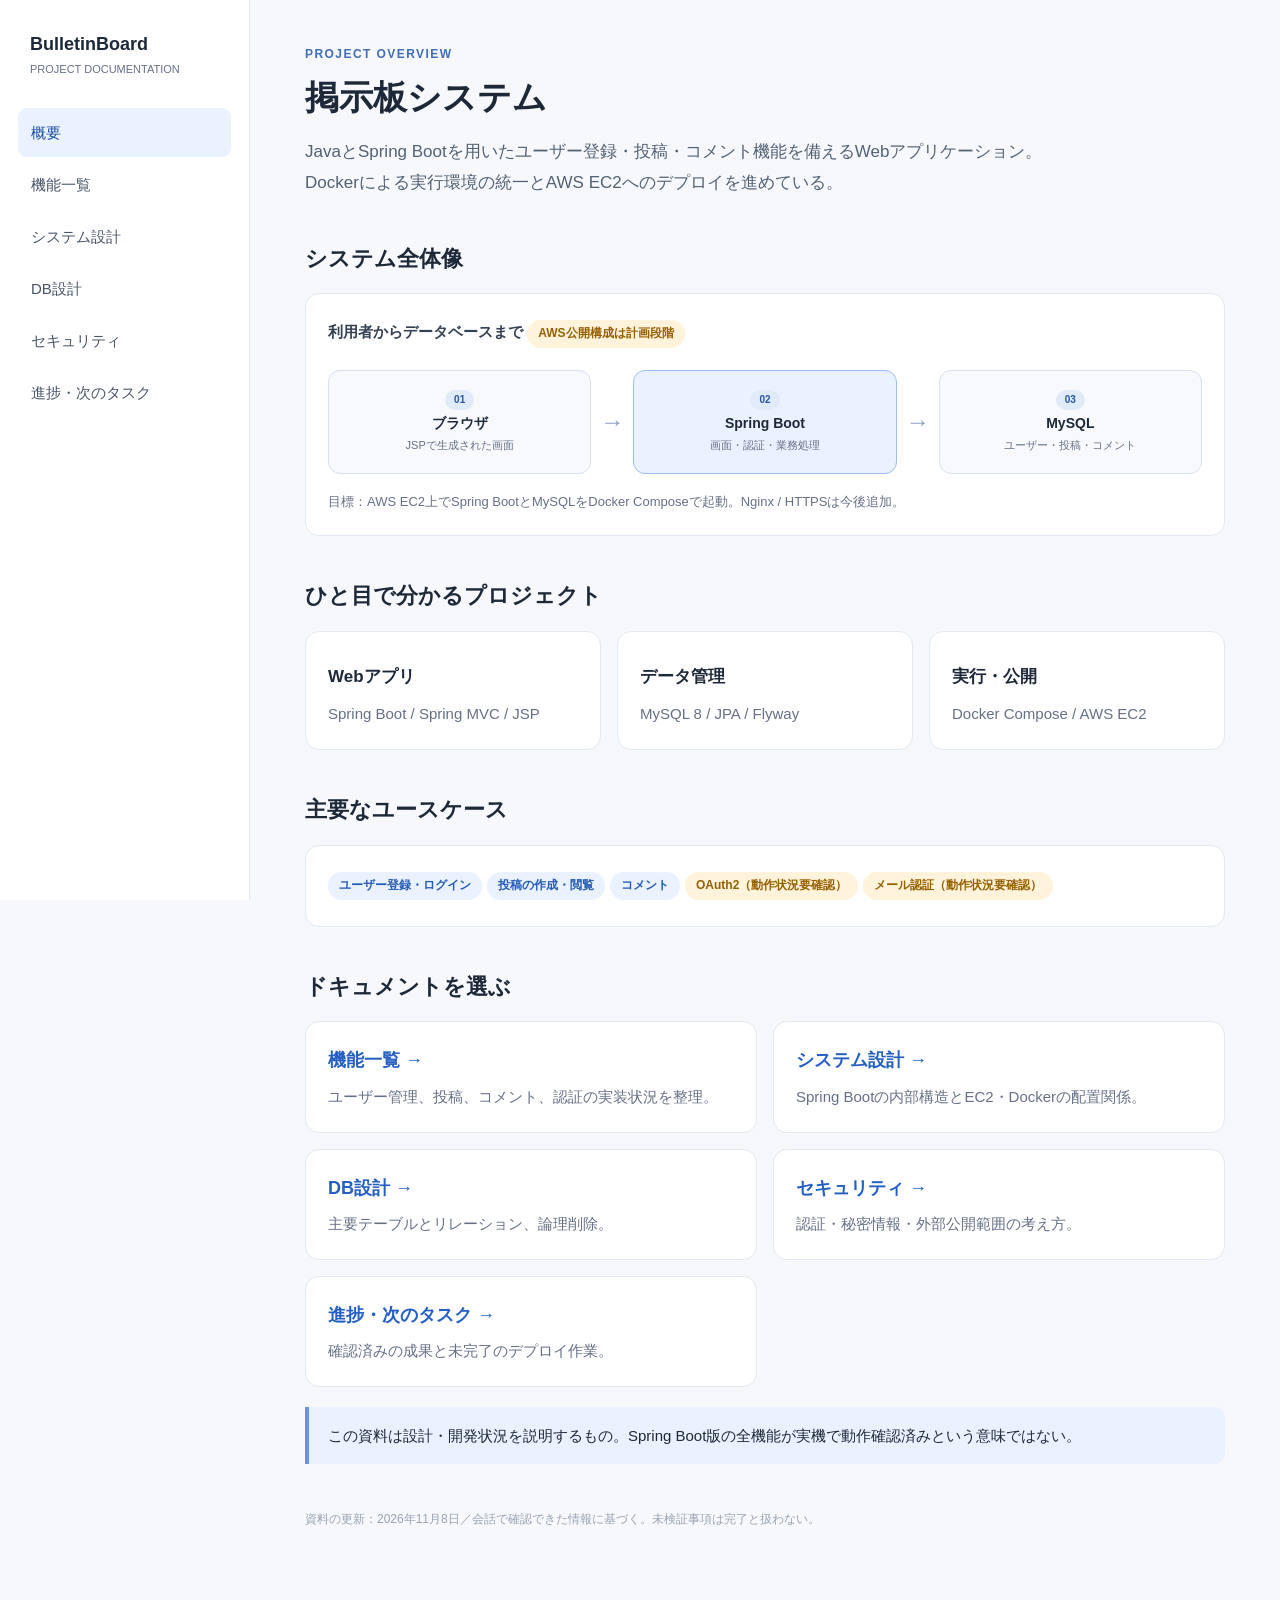
==== index.html @ 15e2cad0 "style: redesign documentation with Digital Agency-inspired accessibility and hierarchy" ====
<!doctype html><html lang="ja"><head><meta charset="utf-8"><meta name="viewport" content="width=device-width, initial-scale=1"><title>掲示板システム | BulletinBoard</title><link rel="stylesheet" href="style.css"></head><body><aside class="sidebar"><div class="brand">BulletinBoard<small>PROJECT DOCUMENTATION</small></div><nav class="nav"><a class="active" href="index.html">概要</a><a class="" href="features.html">機能一覧</a><a class="" href="architecture.html">システム設計</a><a class="" href="database.html">DB設計</a><a class="" href="security.html">セキュリティ</a><a class="" href="roadmap.html">進捗・次のタスク</a></nav></aside><nav class="mobilebar"><a href="index.html">概要</a><a href="features.html">機能一覧</a><a href="architecture.html">システム設計</a><a href="database.html">DB設計</a><a href="security.html">セキュリティ</a><a href="roadmap.html">進捗・次のタスク</a></nav><main class="main" id="main-content"><div class="eyebrow">PROJECT OVERVIEW</div><h1>掲示板システム</h1><p class="lead">JavaとSpring Bootを用いたユーザー登録・投稿・コメント機能を備えるWebアプリケーション。Dockerによる実行環境の統一とAWS EC2へのデプロイを進めている。</p><h2>システム全体像</h2><div class="visual"><div class="visual-title">利用者からデータベースまで <span class="pill orange">AWS公開構成は計画段階</span></div><div class="flowline"><div class="flowbox"><span class="flowicon">01</span><strong>ブラウザ</strong><small>JSPで生成された画面</small></div><span class="flowarrow">→</span><div class="flowbox blue"><span class="flowicon">02</span><strong>Spring Boot</strong><small>画面・認証・業務処理</small></div><span class="flowarrow">→</span><div class="flowbox"><span class="flowicon">03</span><strong>MySQL</strong><small>ユーザー・投稿・コメント</small></div></div><div class="visual-caption">目標：AWS EC2上でSpring BootとMySQLをDocker Composeで起動。Nginx / HTTPSは今後追加。</div></div><h2>ひと目で分かるプロジェクト</h2><div class="grid three"><div class="card"><h3>Webアプリ</h3><p>Spring Boot / Spring MVC / JSP</p></div><div class="card"><h3>データ管理</h3><p>MySQL 8 / JPA / Flyway</p></div><div class="card"><h3>実行・公開</h3><p>Docker Compose / AWS EC2</p></div></div><h2>主要なユースケース</h2><div class="panel"><span class="pill">ユーザー登録・ログイン</span><span class="pill">投稿の作成・閲覧</span><span class="pill">コメント</span><span class="pill orange">OAuth2（動作状況要確認）</span><span class="pill orange">メール認証（動作状況要確認）</span></div><h2>ドキュメントを選ぶ</h2><div class="grid"><div class="card"><a href="features.html">機能一覧 →</a><p>ユーザー管理、投稿、コメント、認証の実装状況を整理。</p></div><div class="card"><a href="architecture.html">システム設計 →</a><p>Spring Bootの内部構造とEC2・Dockerの配置関係。</p></div><div class="card"><a href="database.html">DB設計 →</a><p>主要テーブルとリレーション、論理削除。</p></div><div class="card"><a href="security.html">セキュリティ →</a><p>認証・秘密情報・外部公開範囲の考え方。</p></div><div class="card"><a href="roadmap.html">進捗・次のタスク →</a><p>確認済みの成果と未完了のデプロイ作業。</p></div></div><div class="note">この資料は設計・開発状況を説明するもの。Spring Boot版の全機能が実機で動作確認済みという意味ではない。</div><p class="footer">資料の更新：2026年11月8日／会話で確認できた情報に基づく。未検証事項は完了と扱わない。</p></main></body></html>
---- style.css ----
*{box-sizing:border-box}body{margin:0;background:#f6f8fb;color:#1d2939;font:15px/1.8 -apple-system,BlinkMacSystemFont,"Hiragino Kaku Gothic ProN","Noto Sans JP",sans-serif}a{color:#245fc3;text-decoration:none}a:hover{text-decoration:underline}.sidebar{position:fixed;top:0;bottom:0;left:0;width:250px;background:#fff;border-right:1px solid #e3e9f0;padding:28px 18px}.brand{font-size:18px;font-weight:800;padding:0 12px 25px}.brand small{display:block;color:#667085;font-size:11px;font-weight:500}.nav a{display:block;padding:11px 13px;border-radius:9px;color:#475467;margin:3px 0}.nav a.active,.nav a:hover{background:#eaf1ff;color:#184ba0;text-decoration:none}.main{max-width:1150px;margin-left:250px;padding:44px 55px 90px}.eyebrow{color:#426db7;font-size:12px;letter-spacing:.12em;font-weight:800}.lead{font-size:17px;color:#526174;max-width:760px}h1{font-size:34px;line-height:1.35;margin:9px 0 16px}h2{font-size:22px;margin:40px 0 15px}h3{font-size:17px;margin:8px 0}.grid{display:grid;grid-template-columns:repeat(2,minmax(0,1fr));gap:16px}.grid.three{grid-template-columns:repeat(3,minmax(0,1fr))}.card,.panel{background:white;border:1px solid #e3e9f0;border-radius:14px;padding:22px}.card p{color:#667085;margin:6px 0 0}.card a{font-weight:700;font-size:18px}.pill{display:inline-block;background:#eaf1ff;color:#255cb5;border-radius:100px;padding:3px 11px;font-size:12px;font-weight:700;margin:4px 5px 4px 0}.pill.orange{background:#fff3db;color:#956000}.pill.gray{background:#eef0f4;color:#596579}.pill.green{background:#e3f6ee;color:#137c55}.diagram{display:flex;gap:12px;align-items:stretch;flex-wrap:wrap}.node{flex:1;min-width:150px;border:1px solid #cfdcf1;border-radius:12px;padding:18px;background:#f4f8ff;text-align:center;font-weight:700}.node small{display:block;font-weight:400;color:#667085}.arrow{align-self:center;color:#8194ae;font-size:24px}table{width:100%;border-collapse:collapse;background:#fff;border:1px solid #e3e9f0;border-radius:12px;overflow:hidden}th,td{text-align:left;border-bottom:1px solid #edf0f5;padding:13px 15px;vertical-align:top}th{background:#f0f4f9;color:#465469;font-size:13px}tr:last-child td{border-bottom:0}code,pre{font-family:ui-monospace,SFMono-Regular,Menlo,monospace}pre{background:#152237;color:#e4f0ff;border-radius:12px;padding:19px;overflow:auto;font-size:13px}.note{border-left:4px solid #6694e6;background:#eaf1ff;padding:15px 19px;border-radius:0 10px 10px 0;margin:20px 0}.muted{color:#667085}.footer{color:#98a2b3;font-size:12px;margin-top:45px}.mobilebar{display:none}@media(max-width:850px){.sidebar{display:none}.mobilebar{display:flex;overflow:auto;gap:6px;padding:10px;background:white;position:sticky;top:0;z-index:3;border-bottom:1px solid #e3e9f0}.mobilebar a{white-space:nowrap;padding:6px 10px}.main{margin:0;padding:25px 18px 60px}h1{font-size:27px}.grid,.grid.three{grid-template-columns:1fr}.diagram{flex-direction:column}.arrow{transform:rotate(90deg)}}
/* Diagram enhancements: original sidebar and page layout preserved */
.visual{background:#fff;border:1px solid #e3e9f0;border-radius:14px;padding:22px;margin:14px 0 26px;overflow:hidden}.visual-title{font-weight:750;color:#344054;margin-bottom:18px}.visual-caption{color:#667085;font-size:13px;margin-top:16px}.flowline{display:flex;align-items:center;gap:9px}.flowbox{min-width:0;flex:1;border:1px solid #d7e0eb;background:#f7f9fc;border-radius:12px;padding:16px 10px;text-align:center;display:flex;flex-direction:column;gap:3px;justify-content:center;min-height:104px}.flowbox strong{font-size:14px;line-height:1.5}.flowbox small{font-size:11px;color:#667085;line-height:1.5}.flowbox.blue{background:#eaf1ff;border-color:#9dbcf2}.flowbox.done{background:#ecf9f2;border-color:#a4d8bc}.flowbox.doing{background:#fff5e7;border-color:#f0ce8d}.flowbox.planned{border-style:dashed;background:#fafbfc}.flowbox.private{background:#f0f4f9;border:1px dashed #9daaba}.flowicon{display:inline-flex;align-self:center;background:#e1eaf8;color:#2855a2;border-radius:99px;font-size:10px;font-weight:800;padding:1px 9px}.flowarrow{color:#8ba1bf;font-size:24px;flex:0 0 auto;font-weight:700}.flow-return{background:#f2f6fd;color:#51627a;border-radius:9px;padding:11px 14px;margin-top:14px;font-size:13px}.branchgrid{display:grid;grid-template-columns:1fr 1fr;gap:12px;margin-top:15px}.branch{border:1px solid #e3e9f0;border-radius:11px;padding:13px 15px;display:flex;flex-direction:column;align-items:flex-start}.branch strong{font-size:14px}.branch small{color:#667085}.infra-frame{border:2px solid #c9d9ee;background:#f7faff;border-radius:14px;padding:16px}.infra-frame.inner{border:1px dashed #aabedc;background:#fff}.infra-label{font-size:12px;font-weight:800;color:#41649b;margin-bottom:12px}.er-grid{display:grid;grid-template-columns:minmax(0,1fr) 125px minmax(0,1fr);gap:12px;align-items:center}.er-entity{border:1px solid #cfdaeb;border-radius:10px;overflow:hidden;background:#fff}.er-head{background:#eaf1ff;color:#24569f;padding:9px 12px;font-weight:800}.er-head span{float:right;color:#667085;font-size:11px;font-weight:400}.er-field{padding:5px 12px;border-top:1px solid #eef2f7;font-family:ui-monospace,SFMono-Regular,Menlo,monospace;font-size:12px}.er-links{display:flex;flex-direction:column;gap:28px;text-align:center;color:#5576a8;font-size:13px;font-weight:700}.er-links small{display:block;font-weight:400;color:#667085}.er-stack{display:flex;flex-direction:column;gap:6px}.er-connector{text-align:center;font-size:12px;color:#5576a8}.step-tag{font-size:10px;color:#5576a8;font-weight:800}@media(max-width:950px){.flowline{flex-wrap:wrap}.flowbox{flex-basis:42%}.flowarrow{flex-basis:10px}}@media(max-width:600px){.visual{padding:15px}.flowline{flex-direction:column}.flowbox{width:100%;min-height:80px}.flowarrow{transform:rotate(90deg)}.branchgrid{grid-template-columns:1fr}.er-grid{grid-template-columns:1fr}.er-links{gap:6px}.er-links>div{font-size:12px}}
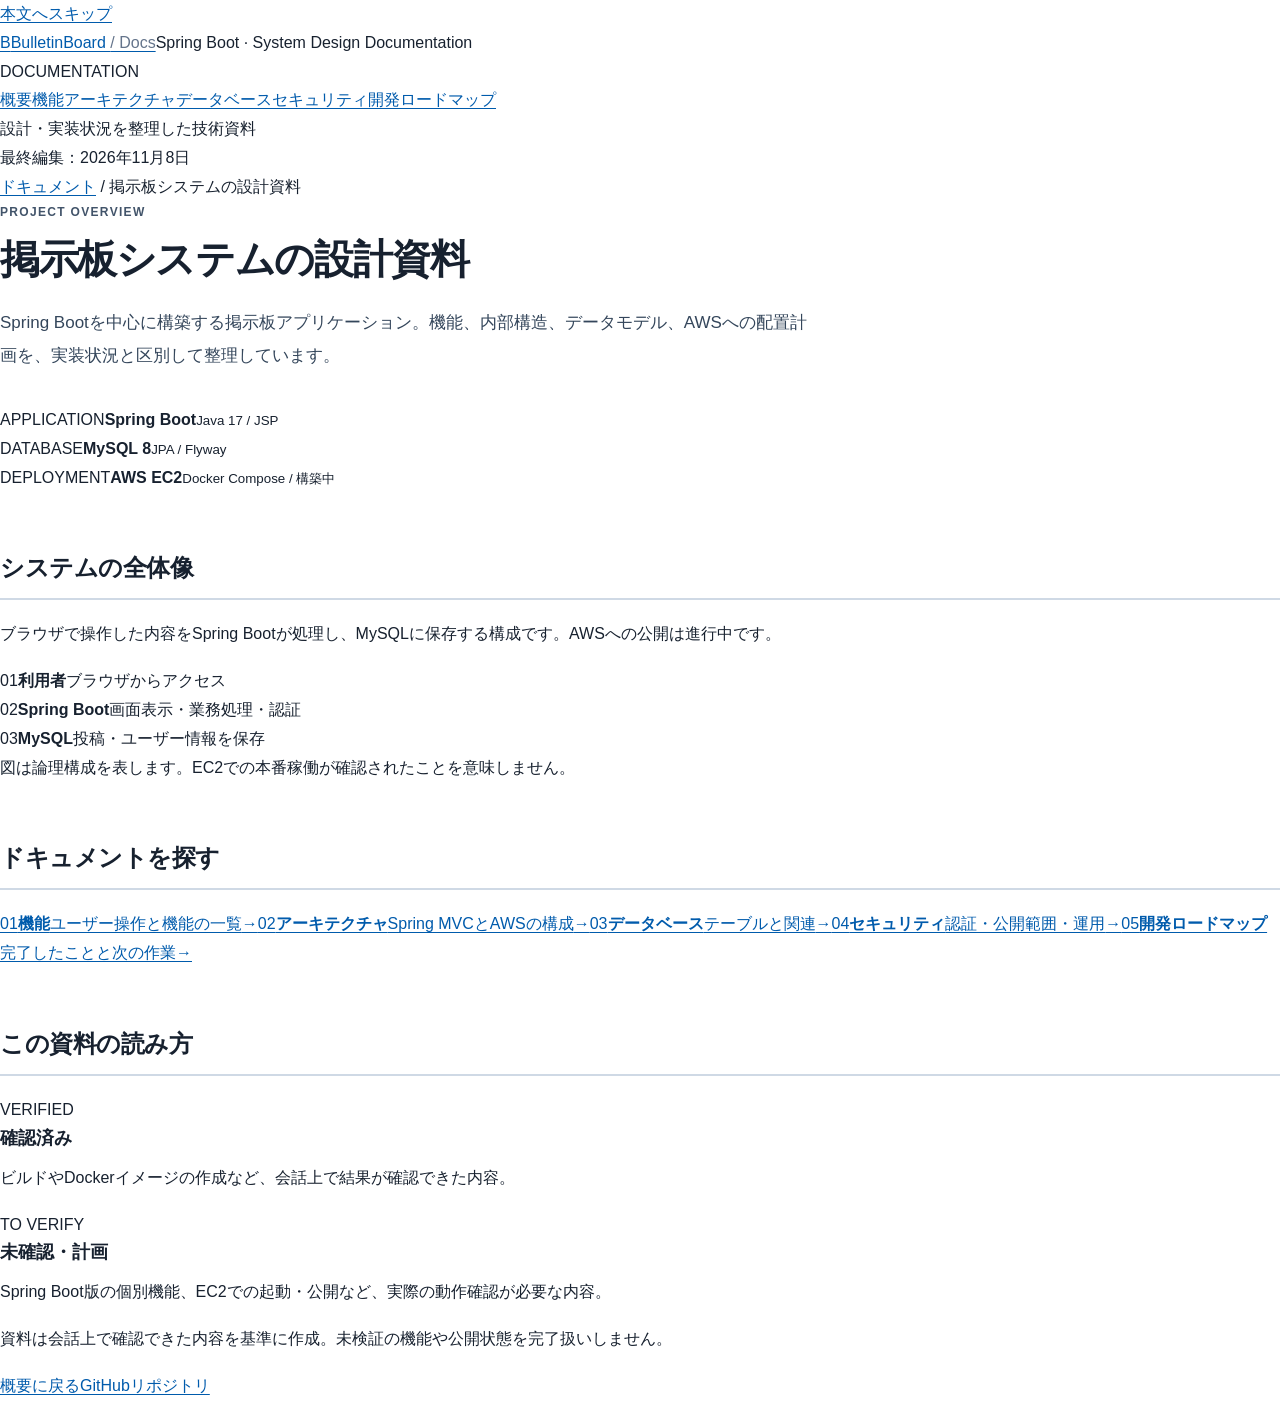
==== commit 360edbfe: "Redesign documentation: accessible editorial layout and structured technical diagrams" ====
--- a/index.html
+++ b/index.html
@@ -1 +1 @@
-<!doctype html><html lang="ja"><head><meta charset="utf-8"><meta name="viewport" content="width=device-width, initial-scale=1"><title>掲示板システム | BulletinBoard</title><link rel="stylesheet" href="style.css"></head><body><aside class="sidebar"><div class="brand">BulletinBoard<small>PROJECT DOCUMENTATION</small></div><nav class="nav"><a class="active" href="index.html">概要</a><a class="" href="features.html">機能一覧</a><a class="" href="architecture.html">システム設計</a><a class="" href="database.html">DB設計</a><a class="" href="security.html">セキュリティ</a><a class="" href="roadmap.html">進捗・次のタスク</a></nav></aside><nav class="mobilebar"><a href="index.html">概要</a><a href="features.html">機能一覧</a><a href="architecture.html">システム設計</a><a href="database.html">DB設計</a><a href="security.html">セキュリティ</a><a href="roadmap.html">進捗・次のタスク</a></nav><main class="main" id="main-content"><div class="eyebrow">PROJECT OVERVIEW</div><h1>掲示板システム</h1><p class="lead">JavaとSpring Bootを用いたユーザー登録・投稿・コメント機能を備えるWebアプリケーション。Dockerによる実行環境の統一とAWS EC2へのデプロイを進めている。</p><h2>システム全体像</h2><div class="visual"><div class="visual-title">利用者からデータベースまで <span class="pill orange">AWS公開構成は計画段階</span></div><div class="flowline"><div class="flowbox"><span class="flowicon">01</span><strong>ブラウザ</strong><small>JSPで生成された画面</small></div><span class="flowarrow">→</span><div class="flowbox blue"><span class="flowicon">02</span><strong>Spring Boot</strong><small>画面・認証・業務処理</small></div><span class="flowarrow">→</span><div class="flowbox"><span class="flowicon">03</span><strong>MySQL</strong><small>ユーザー・投稿・コメント</small></div></div><div class="visual-caption">目標：AWS EC2上でSpring BootとMySQLをDocker Composeで起動。Nginx / HTTPSは今後追加。</div></div><h2>ひと目で分かるプロジェクト</h2><div class="grid three"><div class="card"><h3>Webアプリ</h3><p>Spring Boot / Spring MVC / JSP</p></div><div class="card"><h3>データ管理</h3><p>MySQL 8 / JPA / Flyway</p></div><div class="card"><h3>実行・公開</h3><p>Docker Compose / AWS EC2</p></div></div><h2>主要なユースケース</h2><div class="panel"><span class="pill">ユーザー登録・ログイン</span><span class="pill">投稿の作成・閲覧</span><span class="pill">コメント</span><span class="pill orange">OAuth2（動作状況要確認）</span><span class="pill orange">メール認証（動作状況要確認）</span></div><h2>ドキュメントを選ぶ</h2><div class="grid"><div class="card"><a href="features.html">機能一覧 →</a><p>ユーザー管理、投稿、コメント、認証の実装状況を整理。</p></div><div class="card"><a href="architecture.html">システム設計 →</a><p>Spring Bootの内部構造とEC2・Dockerの配置関係。</p></div><div class="card"><a href="database.html">DB設計 →</a><p>主要テーブルとリレーション、論理削除。</p></div><div class="card"><a href="security.html">セキュリティ →</a><p>認証・秘密情報・外部公開範囲の考え方。</p></div><div class="card"><a href="roadmap.html">進捗・次のタスク →</a><p>確認済みの成果と未完了のデプロイ作業。</p></div></div><div class="note">この資料は設計・開発状況を説明するもの。Spring Boot版の全機能が実機で動作確認済みという意味ではない。</div><p class="footer">資料の更新：2026年11月8日／会話で確認できた情報に基づく。未検証事項は完了と扱わない。</p></main></body></html>+<!doctype html><html lang="ja"><head><meta charset="utf-8"><meta name="viewport" content="width=device-width,initial-scale=1"><meta name="description" content="Spring Bootを中心に構築する掲示板アプリケーション。機能、内部構造、データモデル、AWSへの配置計画を、実装状況と区別して整理しています。"><title>掲示板システムの設計資料 | BulletinBoard Docs</title><link rel="stylesheet" href="style.css?v=3"></head><body><a class="skip" href="#main">本文へスキップ</a><header class="site-header"><div class="header-inner"><a class="site-logo" href="index.html"><span class="logo-mark" aria-hidden="true">B</span><span>BulletinBoard <span style="font-weight:400;color:#64748b">/ Docs</span></span></a><span class="header-meta">Spring Boot · System Design Documentation</span></div></header><div class="site-layout"><nav class="side-nav" aria-label="ドキュメントナビゲーション"><div class="side-heading">DOCUMENTATION</div><a href="index.html" aria-current="page">概要</a><a href="features.html">機能</a><a href="architecture.html">アーキテクチャ</a><a href="database.html">データベース</a><a href="security.html">セキュリティ</a><a href="roadmap.html">開発ロードマップ</a><div class="side-bottom">設計・実装状況を整理した技術資料<br>最終編集：2026年11月8日</div></nav><main class="content" id="main"><div class="breadcrumb"><a href="index.html">ドキュメント</a> / 掲示板システムの設計資料</div><div class="eyebrow">PROJECT OVERVIEW</div><h1>掲示板システムの設計資料</h1><p class="lead">Spring Bootを中心に構築する掲示板アプリケーション。機能、内部構造、データモデル、AWSへの配置計画を、実装状況と区別して整理しています。</p><div class="hero-stats"><div><span>APPLICATION</span><strong>Spring Boot</strong><small>Java 17 / JSP</small></div><div><span>DATABASE</span><strong>MySQL 8</strong><small>JPA / Flyway</small></div><div><span>DEPLOYMENT</span><strong>AWS EC2</strong><small>Docker Compose / 構築中</small></div></div><section class="section"><h2>システムの全体像</h2><p class="section-intro">ブラウザで操作した内容をSpring Bootが処理し、MySQLに保存する構成です。AWSへの公開は進行中です。</p><div class="process" role="list"><div class="process-item" role="listitem"><span class="num">01</span><strong>利用者</strong><span>ブラウザからアクセス</span></div><div class="process-item" role="listitem"><span class="num">02</span><strong>Spring Boot</strong><span>画面表示・業務処理・認証</span></div><div class="process-item" role="listitem"><span class="num">03</span><strong>MySQL</strong><span>投稿・ユーザー情報を保存</span></div></div><div class="callout">図は論理構成を表します。EC2での本番稼働が確認されたことを意味しません。</div></section><section class="section"><h2>ドキュメントを探す</h2><div class="link-grid"><a class="link-tile" href="features.html"><span class="tile-index">01</span><strong>機能</strong><span>ユーザー操作と機能の一覧</span><span class="tile-arrow">→</span></a><a class="link-tile" href="architecture.html"><span class="tile-index">02</span><strong>アーキテクチャ</strong><span>Spring MVCとAWSの構成</span><span class="tile-arrow">→</span></a><a class="link-tile" href="database.html"><span class="tile-index">03</span><strong>データベース</strong><span>テーブルと関連</span><span class="tile-arrow">→</span></a><a class="link-tile" href="security.html"><span class="tile-index">04</span><strong>セキュリティ</strong><span>認証・公開範囲・運用</span><span class="tile-arrow">→</span></a><a class="link-tile" href="roadmap.html"><span class="tile-index">05</span><strong>開発ロードマップ</strong><span>完了したことと次の作業</span><span class="tile-arrow">→</span></a></div></section><section class="section"><h2>この資料の読み方</h2><div class="split"><div class="info-card"><span class="kicker">VERIFIED</span><h3>確認済み</h3><p>ビルドやDockerイメージの作成など、会話上で結果が確認できた内容。</p></div><div class="info-card"><span class="kicker">TO VERIFY</span><h3>未確認・計画</h3><p>Spring Boot版の個別機能、EC2での起動・公開など、実際の動作確認が必要な内容。</p></div></div></section><footer class="site-footer"><p>資料は会話上で確認できた内容を基準に作成。未検証の機能や公開状態を完了扱いしません。</p><a href="index.html">概要に戻る</a><a href="https://github.com/hiroki0909/bulletinboard-docs">GitHubリポジトリ</a></footer></main></div></body></html>
--- a/style.css
+++ b/style.css
@@ -1,3 +1,13 @@
-*{box-sizing:border-box}body{margin:0;background:#f6f8fb;color:#1d2939;font:15px/1.8 -apple-system,BlinkMacSystemFont,"Hiragino Kaku Gothic ProN","Noto Sans JP",sans-serif}a{color:#245fc3;text-decoration:none}a:hover{text-decoration:underline}.sidebar{position:fixed;top:0;bottom:0;left:0;width:250px;background:#fff;border-right:1px solid #e3e9f0;padding:28px 18px}.brand{font-size:18px;font-weight:800;padding:0 12px 25px}.brand small{display:block;color:#667085;font-size:11px;font-weight:500}.nav a{display:block;padding:11px 13px;border-radius:9px;color:#475467;margin:3px 0}.nav a.active,.nav a:hover{background:#eaf1ff;color:#184ba0;text-decoration:none}.main{max-width:1150px;margin-left:250px;padding:44px 55px 90px}.eyebrow{color:#426db7;font-size:12px;letter-spacing:.12em;font-weight:800}.lead{font-size:17px;color:#526174;max-width:760px}h1{font-size:34px;line-height:1.35;margin:9px 0 16px}h2{font-size:22px;margin:40px 0 15px}h3{font-size:17px;margin:8px 0}.grid{display:grid;grid-template-columns:repeat(2,minmax(0,1fr));gap:16px}.grid.three{grid-template-columns:repeat(3,minmax(0,1fr))}.card,.panel{background:white;border:1px solid #e3e9f0;border-radius:14px;padding:22px}.card p{color:#667085;margin:6px 0 0}.card a{font-weight:700;font-size:18px}.pill{display:inline-block;background:#eaf1ff;color:#255cb5;border-radius:100px;padding:3px 11px;font-size:12px;font-weight:700;margin:4px 5px 4px 0}.pill.orange{background:#fff3db;color:#956000}.pill.gray{background:#eef0f4;color:#596579}.pill.green{background:#e3f6ee;color:#137c55}.diagram{display:flex;gap:12px;align-items:stretch;flex-wrap:wrap}.node{flex:1;min-width:150px;border:1px solid #cfdcf1;border-radius:12px;padding:18px;background:#f4f8ff;text-align:center;font-weight:700}.node small{display:block;font-weight:400;color:#667085}.arrow{align-self:center;color:#8194ae;font-size:24px}table{width:100%;border-collapse:collapse;background:#fff;border:1px solid #e3e9f0;border-radius:12px;overflow:hidden}th,td{text-align:left;border-bottom:1px solid #edf0f5;padding:13px 15px;vertical-align:top}th{background:#f0f4f9;color:#465469;font-size:13px}tr:last-child td{border-bottom:0}code,pre{font-family:ui-monospace,SFMono-Regular,Menlo,monospace}pre{background:#152237;color:#e4f0ff;border-radius:12px;padding:19px;overflow:auto;font-size:13px}.note{border-left:4px solid #6694e6;background:#eaf1ff;padding:15px 19px;border-radius:0 10px 10px 0;margin:20px 0}.muted{color:#667085}.footer{color:#98a2b3;font-size:12px;margin-top:45px}.mobilebar{display:none}@media(max-width:850px){.sidebar{display:none}.mobilebar{display:flex;overflow:auto;gap:6px;padding:10px;background:white;position:sticky;top:0;z-index:3;border-bottom:1px solid #e3e9f0}.mobilebar a{white-space:nowrap;padding:6px 10px}.main{margin:0;padding:25px 18px 60px}h1{font-size:27px}.grid,.grid.three{grid-template-columns:1fr}.diagram{flex-direction:column}.arrow{transform:rotate(90deg)}}
-/* Diagram enhancements: original sidebar and page layout preserved */
-.visual{background:#fff;border:1px solid #e3e9f0;border-radius:14px;padding:22px;margin:14px 0 26px;overflow:hidden}.visual-title{font-weight:750;color:#344054;margin-bottom:18px}.visual-caption{color:#667085;font-size:13px;margin-top:16px}.flowline{display:flex;align-items:center;gap:9px}.flowbox{min-width:0;flex:1;border:1px solid #d7e0eb;background:#f7f9fc;border-radius:12px;padding:16px 10px;text-align:center;display:flex;flex-direction:column;gap:3px;justify-content:center;min-height:104px}.flowbox strong{font-size:14px;line-height:1.5}.flowbox small{font-size:11px;color:#667085;line-height:1.5}.flowbox.blue{background:#eaf1ff;border-color:#9dbcf2}.flowbox.done{background:#ecf9f2;border-color:#a4d8bc}.flowbox.doing{background:#fff5e7;border-color:#f0ce8d}.flowbox.planned{border-style:dashed;background:#fafbfc}.flowbox.private{background:#f0f4f9;border:1px dashed #9daaba}.flowicon{display:inline-flex;align-self:center;background:#e1eaf8;color:#2855a2;border-radius:99px;font-size:10px;font-weight:800;padding:1px 9px}.flowarrow{color:#8ba1bf;font-size:24px;flex:0 0 auto;font-weight:700}.flow-return{background:#f2f6fd;color:#51627a;border-radius:9px;padding:11px 14px;margin-top:14px;font-size:13px}.branchgrid{display:grid;grid-template-columns:1fr 1fr;gap:12px;margin-top:15px}.branch{border:1px solid #e3e9f0;border-radius:11px;padding:13px 15px;display:flex;flex-direction:column;align-items:flex-start}.branch strong{font-size:14px}.branch small{color:#667085}.infra-frame{border:2px solid #c9d9ee;background:#f7faff;border-radius:14px;padding:16px}.infra-frame.inner{border:1px dashed #aabedc;background:#fff}.infra-label{font-size:12px;font-weight:800;color:#41649b;margin-bottom:12px}.er-grid{display:grid;grid-template-columns:minmax(0,1fr) 125px minmax(0,1fr);gap:12px;align-items:center}.er-entity{border:1px solid #cfdaeb;border-radius:10px;overflow:hidden;background:#fff}.er-head{background:#eaf1ff;color:#24569f;padding:9px 12px;font-weight:800}.er-head span{float:right;color:#667085;font-size:11px;font-weight:400}.er-field{padding:5px 12px;border-top:1px solid #eef2f7;font-family:ui-monospace,SFMono-Regular,Menlo,monospace;font-size:12px}.er-links{display:flex;flex-direction:column;gap:28px;text-align:center;color:#5576a8;font-size:13px;font-weight:700}.er-links small{display:block;font-weight:400;color:#667085}.er-stack{display:flex;flex-direction:column;gap:6px}.er-connector{text-align:center;font-size:12px;color:#5576a8}.step-tag{font-size:10px;color:#5576a8;font-weight:800}@media(max-width:950px){.flowline{flex-wrap:wrap}.flowbox{flex-basis:42%}.flowarrow{flex-basis:10px}}@media(max-width:600px){.visual{padding:15px}.flowline{flex-direction:column}.flowbox{width:100%;min-height:80px}.flowarrow{transform:rotate(90deg)}.branchgrid{grid-template-columns:1fr}.er-grid{grid-template-columns:1fr}.er-links{gap:6px}.er-links>div{font-size:12px}}
+@charset "UTF-8";
+:root{color-scheme:light;--ink:#17212f;--muted:#4b596b;--line:#d6dde5;--blue:#005bac;--blue-dark:#003d79;--pale:#eef5fc;--surface:#fff;--subtle:#f5f7f9;--green:#17663e;--orange:#805000}
+*{box-sizing:border-box}html{scroll-behavior:smooth}body{margin:0;background:#fff;color:var(--ink);font:16px/1.8 -apple-system,BlinkMacSystemFont,"Hiragino Kaku Gothic ProN","Noto Sans JP",Meiryo,sans-serif;-webkit-font-smoothing:antialiased}a{color:var(--blue);text-decoration:underline;text-underline-offset:3px}a:hover{color:var(--blue-dark);text-decoration-thickness:2px}a:focus-visible{outline:3px solid #f5a623;outline-offset:3px;border-radius:2px}
+.sidebar{position:fixed;inset:0 auto 0 0;width:264px;background:#f7f9fc;border-right:1px solid var(--line);padding:29px 18px;overflow-y:auto}.brand{font-size:19px;font-weight:800;letter-spacing:-.02em;padding:0 12px 23px;border-bottom:1px solid var(--line);margin-bottom:18px}.brand small{display:block;color:var(--muted);font-size:11px;font-weight:600;letter-spacing:.08em;margin-top:3px}.nav a{display:block;padding:12px 15px;border-radius:4px;color:#26364b;margin:3px 0;font-weight:600;text-decoration:none;border-left:4px solid transparent}.nav a:hover{background:#e9f1f9;color:var(--blue-dark)}.nav a.active{background:#e5f0fa;color:var(--blue-dark);border-left-color:var(--blue);font-weight:800}.mobilebar{display:none}
+.main{width:min(100% - 264px,1000px);margin-left:264px;padding:45px 64px 110px;max-width:none}.eyebrow{color:#42546a;font-size:12px;letter-spacing:.11em;font-weight:800;text-transform:uppercase;margin-bottom:9px}h1{font-size:clamp(30px,3.1vw,40px);letter-spacing:-.035em;line-height:1.4;margin:4px 0 18px;font-weight:800}h2{font-size:24px;line-height:1.5;margin:58px 0 20px;padding:0 0 12px;border-bottom:2px solid #cfd9e5;letter-spacing:-.02em}h3{font-size:18px;line-height:1.5;margin:0 0 10px}.lead{font-size:17px;line-height:1.95;color:#34465b;max-width:820px;margin:0 0 34px}.muted{color:var(--muted)}p{margin:12px 0 18px}.grid{display:grid;grid-template-columns:repeat(2,minmax(0,1fr));gap:18px}.grid.three{grid-template-columns:repeat(3,minmax(0,1fr))}.card,.panel{background:#fff;border:1px solid var(--line);border-radius:5px;padding:23px 25px}.card p{color:var(--muted);margin:6px 0 0}.card a{font-weight:750;font-size:17px}.panel p:last-child{margin-bottom:0}
+.pill{display:inline-block;background:#eaf2fb;color:#064d8d;border:1px solid #c7daef;border-radius:3px;padding:3px 9px;font-size:12px;line-height:1.7;font-weight:700;margin:3px 5px 3px 0}.pill.orange{background:#fff6e8;color:var(--orange);border-color:#e5cda1}.pill.gray{background:#f1f3f5;color:#485669;border-color:#d9dee5}.pill.green{background:#edf8f1;color:var(--green);border-color:#b6d7c2}
+.diagram{display:flex;align-items:stretch;gap:8px;overflow-x:auto;padding:12px 3px 18px}.node{flex:1 0 145px;border:1px solid #b6c9df;border-radius:4px;padding:17px 12px;background:#f5f9fd;text-align:center;font-weight:750}.node small{display:block;font-weight:400;color:var(--muted);font-size:12px}.arrow{align-self:center;color:#3c648c;font-size:22px;flex:0 0 auto}
+table{width:100%;border-collapse:collapse;background:#fff;border-top:2px solid #52677d;border-bottom:1px solid var(--line);font-size:15px}th,td{text-align:left;border-bottom:1px solid var(--line);padding:14px 13px;vertical-align:top;overflow-wrap:anywhere}th{background:#f1f5f9;color:#24364c;font-weight:750}tr:last-child td{border-bottom:0}code,pre{font-family:ui-monospace,SFMono-Regular,Menlo,Consolas,monospace}code{font-size:.9em;overflow-wrap:anywhere}pre{background:#f4f6f9;color:#182a40;border:1px solid var(--line);border-radius:5px;padding:20px;overflow:auto;font-size:13px;line-height:1.7}.note{border-left:4px solid var(--blue);background:#eef5fc;padding:17px 20px;margin:26px 0}.footer{border-top:1px solid var(--line);padding-top:20px;color:#566479;font-size:13px;margin-top:65px}
+.visual{background:#fff;border:1px solid var(--line);border-radius:5px;padding:25px;margin:20px 0 30px}.visual-title{font-size:17px;font-weight:800;margin:0 0 21px;padding-bottom:12px;border-bottom:1px solid #e2e7ed}.visual-caption{color:var(--muted);font-size:13px;margin-top:18px}.flowline{display:flex;align-items:stretch;gap:8px;overflow-x:auto;padding:4px 2px 12px}.flowbox{min-width:138px;flex:1 0 138px;border:1px solid #bccddd;background:#f7fafc;border-radius:4px;padding:17px 11px;text-align:center;display:flex;flex-direction:column;align-items:center;justify-content:center;gap:5px;min-height:112px}.flowbox strong{font-size:15px;line-height:1.45}.flowbox small{font-size:12px;color:#47586d;line-height:1.55}.flowbox.blue{background:#eaf3fc;border-color:#84afd8}.flowbox.done{background:#edf8f1;border-color:#a5d1b5}.flowbox.doing{background:#fff7e9;border-color:#d9b874}.flowbox.planned{border-style:dashed;background:#fafbfc}.flowbox.private{background:#f2f5f8;border:1px dashed #8c9cae}.flowicon{font-size:11px;color:#005bac;font-weight:800}.flowarrow{color:#456d96;font-size:24px;flex:0 0 18px;align-self:center;text-align:center}.flow-return{background:#f3f6fa;border-left:3px solid #8ba9c7;color:#33485f;padding:12px 16px;margin-top:15px;font-size:14px}.branchgrid{display:grid;grid-template-columns:repeat(2,minmax(0,1fr));gap:14px;margin-top:17px}.branch{border:1px solid var(--line);border-radius:4px;padding:16px;display:flex;flex-direction:column;align-items:flex-start}.branch strong{font-size:15px}.branch small{color:var(--muted);font-size:13px}.infra-frame{border:2px solid #a5bdd7;background:#f7fafd;border-radius:5px;padding:17px}.infra-frame.inner{border:1px dashed #9db4cd;background:#fff}.infra-label{font-size:13px;font-weight:800;color:#244e7c;margin-bottom:13px}.er-grid{display:grid;grid-template-columns:minmax(0,1fr) 110px minmax(0,1fr);gap:12px;align-items:center}.er-entity{border:1px solid #a9bfd7;border-radius:4px;overflow:hidden;background:#fff}.er-head{background:#e9f2fb;color:#194b7c;padding:10px 12px;font-weight:800}.er-head span{float:right;color:#42566b;font-size:11px;font-weight:400}.er-field{padding:7px 12px;border-top:1px solid #e0e7ef;font-family:ui-monospace,SFMono-Regular,Menlo,monospace;font-size:12px;overflow-wrap:anywhere}.er-links{display:flex;flex-direction:column;gap:27px;text-align:center;color:#365f8a;font-size:13px;font-weight:700}.er-links small{display:block;font-weight:400;color:var(--muted)}.er-stack{display:flex;flex-direction:column;gap:8px}.er-connector{text-align:center;font-size:12px;color:#365f8a}.step-tag{font-size:11px;color:#425b76;font-weight:800}
+ol,ul{padding-left:1.5em}li{margin:9px 0}::selection{background:#d5e8ff;color:#162e4d}
+@media(max-width:1100px){.main{padding:35px 34px 85px}.grid.three{grid-template-columns:1fr}.er-grid{grid-template-columns:1fr}.er-links{flex-direction:row;justify-content:space-around;gap:10px}}
+@media(max-width:800px){.sidebar{display:none}.mobilebar{display:flex;overflow-x:auto;gap:5px;padding:11px 13px;background:#fff;position:sticky;top:0;z-index:3;border-bottom:1px solid var(--line)}.mobilebar a{white-space:nowrap;padding:8px 11px;text-decoration:none;font-weight:700;font-size:14px}.main{width:100%;margin:0;padding:32px 22px 80px}.grid{grid-template-columns:1fr}.branchgrid{grid-template-columns:1fr}h2{margin-top:45px}.visual{padding:17px}.flowline{flex-direction:row}.flowarrow{transform:none}}
+@media(max-width:430px){.main{padding:26px 16px 65px}.card,.panel{padding:17px}.visual{padding:13px}h1{font-size:29px}h2{font-size:21px}.lead{font-size:16px}th,td{padding:11px 8px;font-size:13px}}
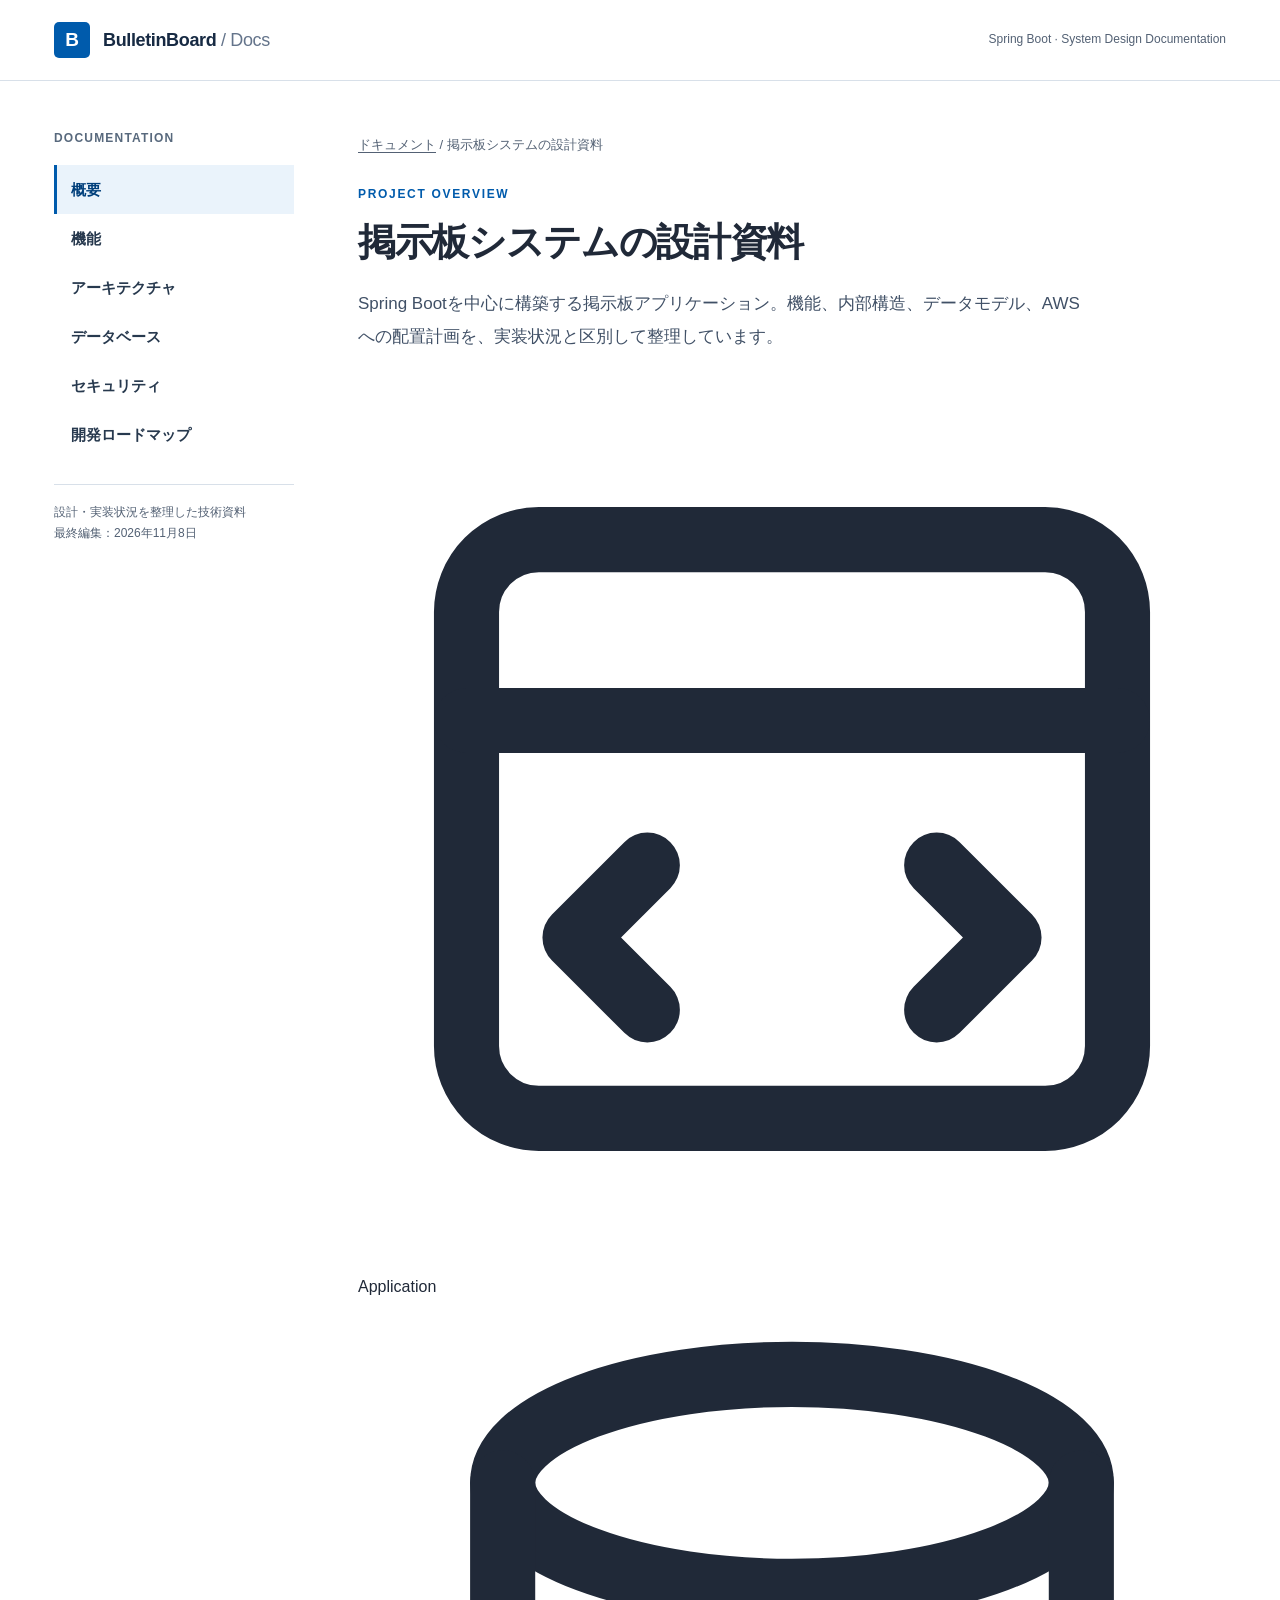
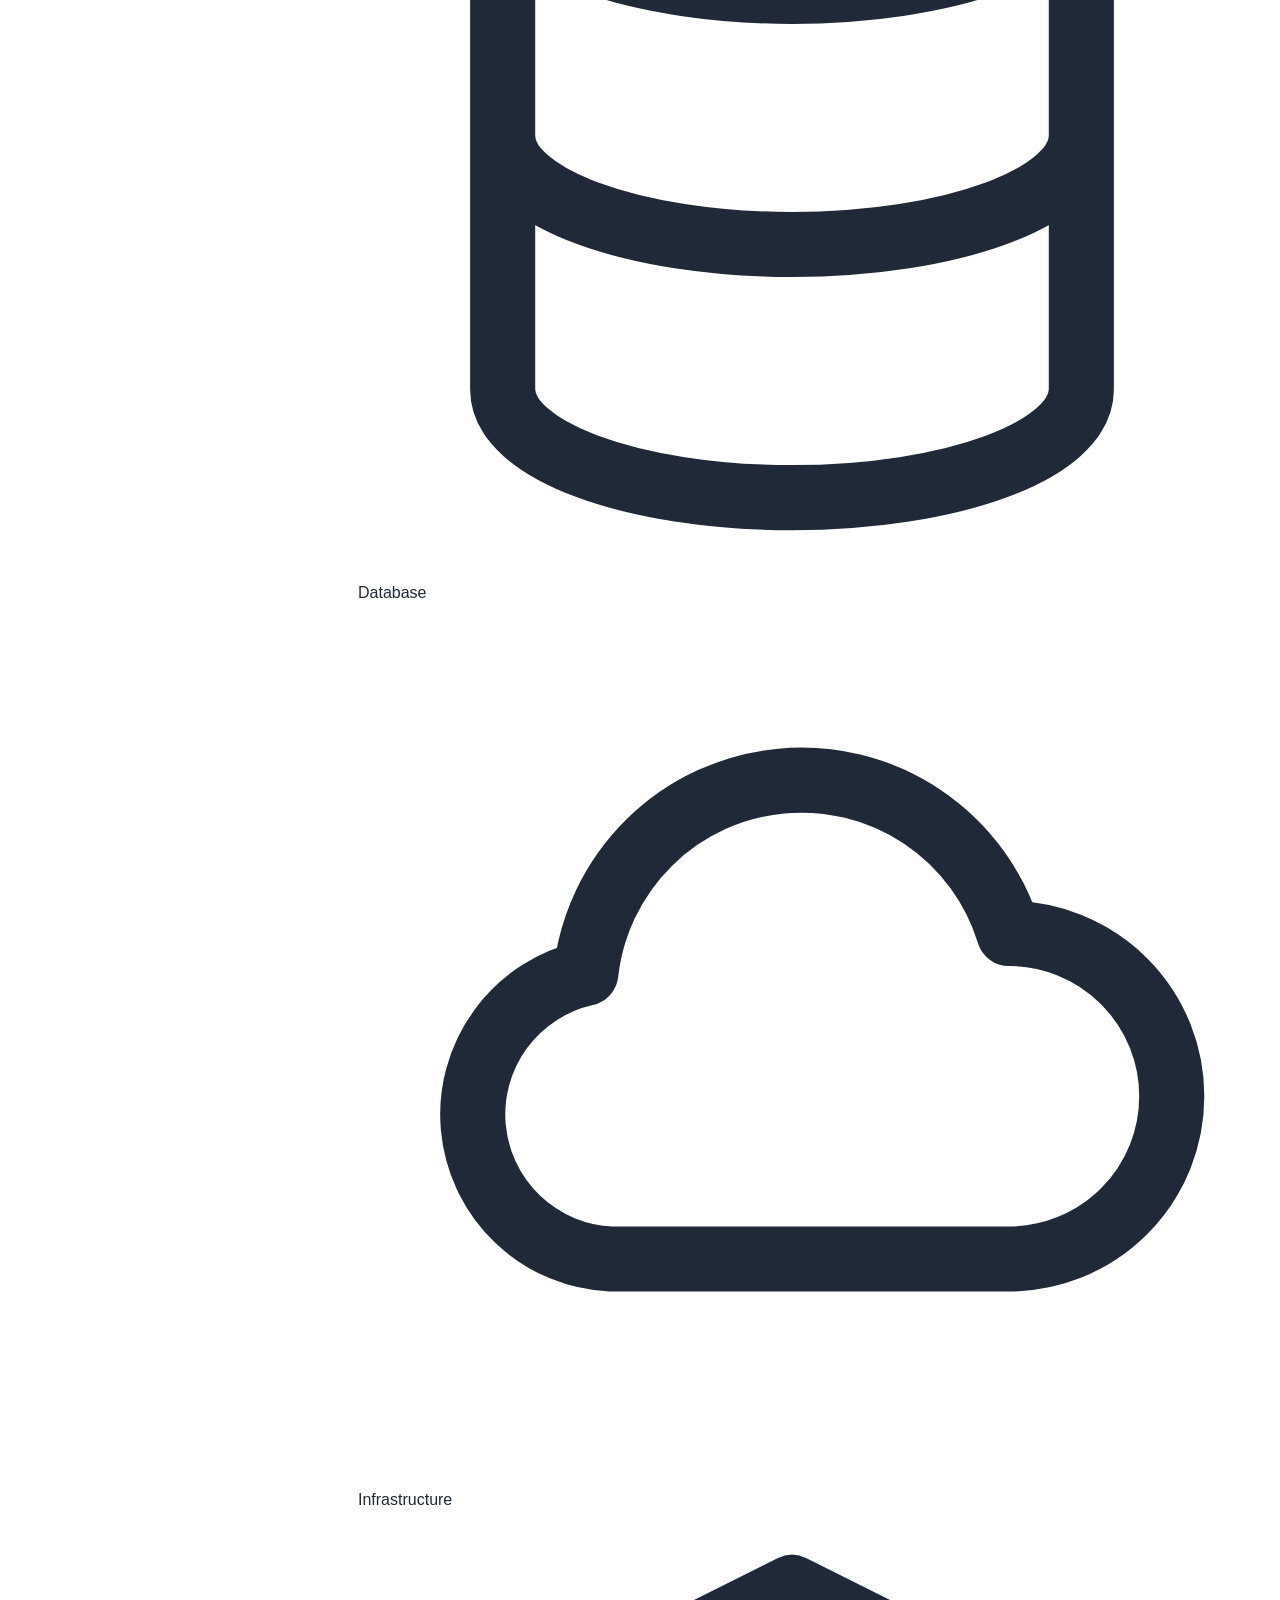
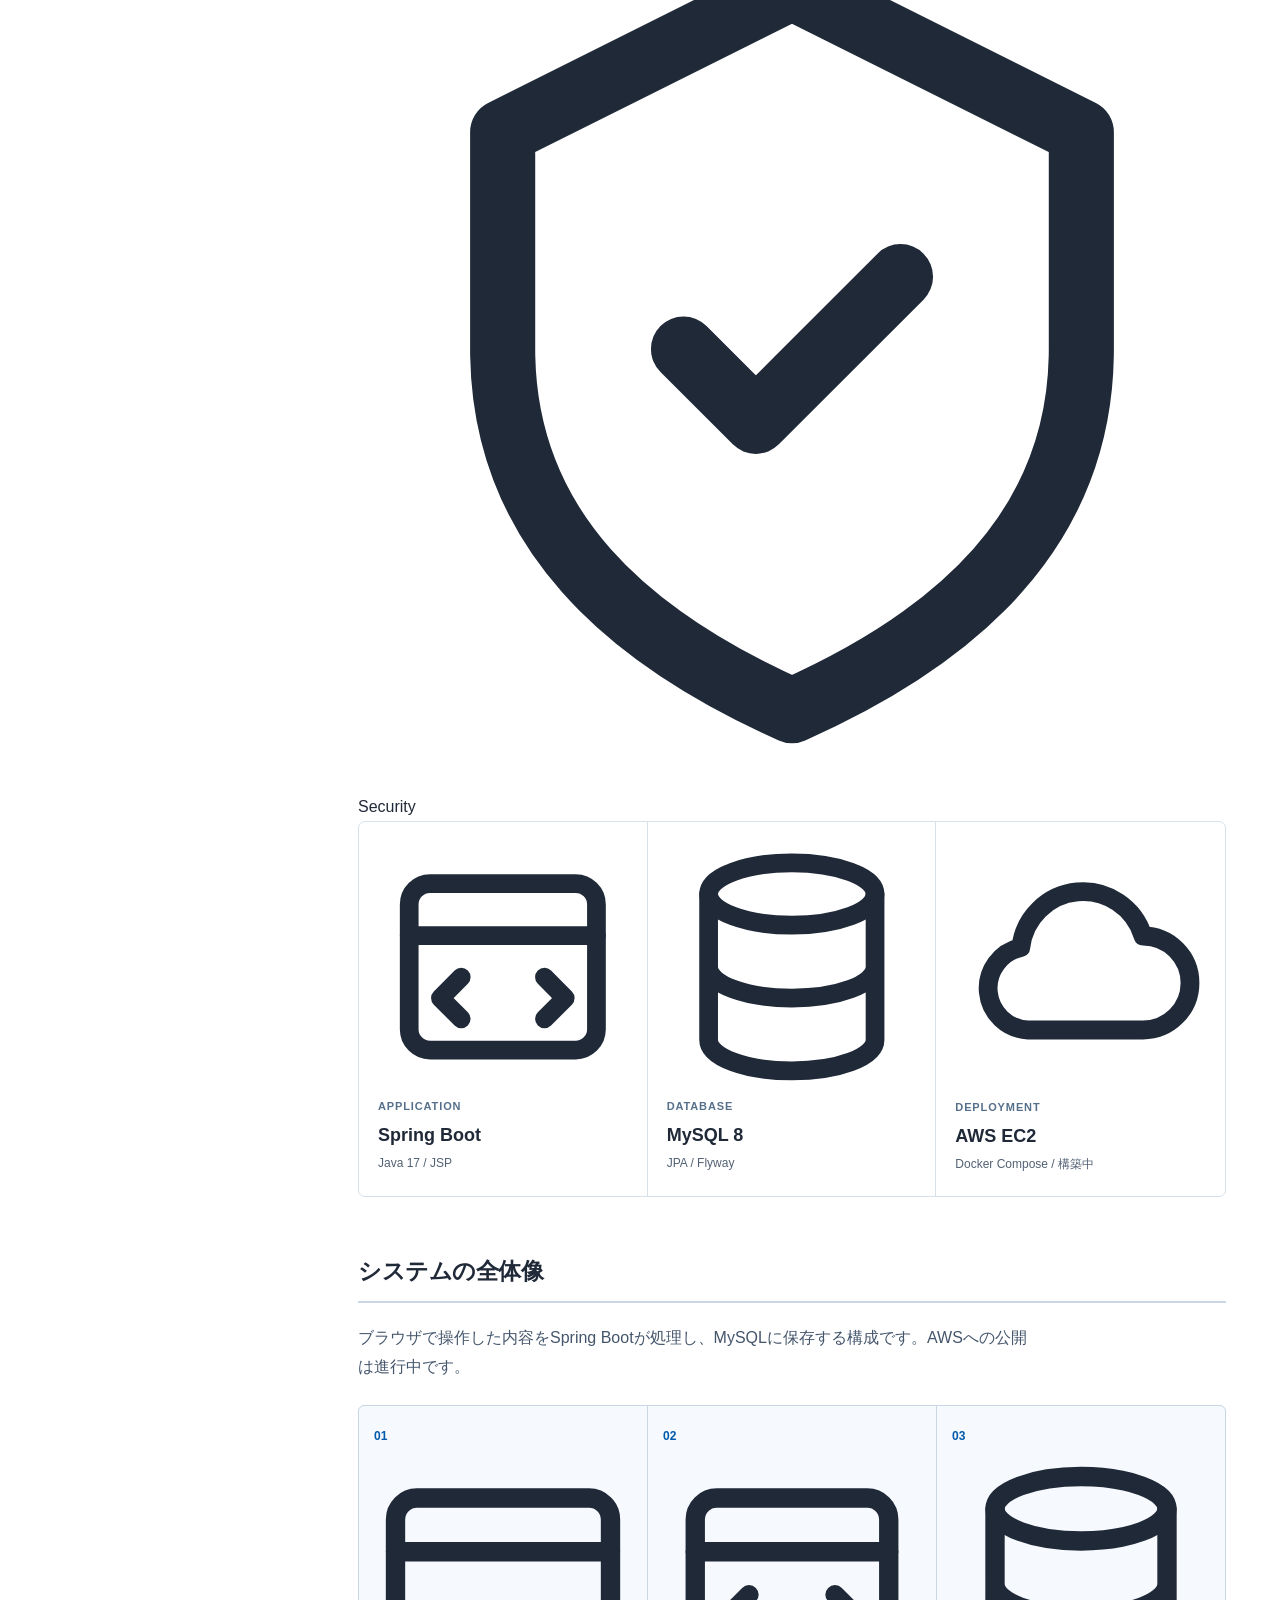
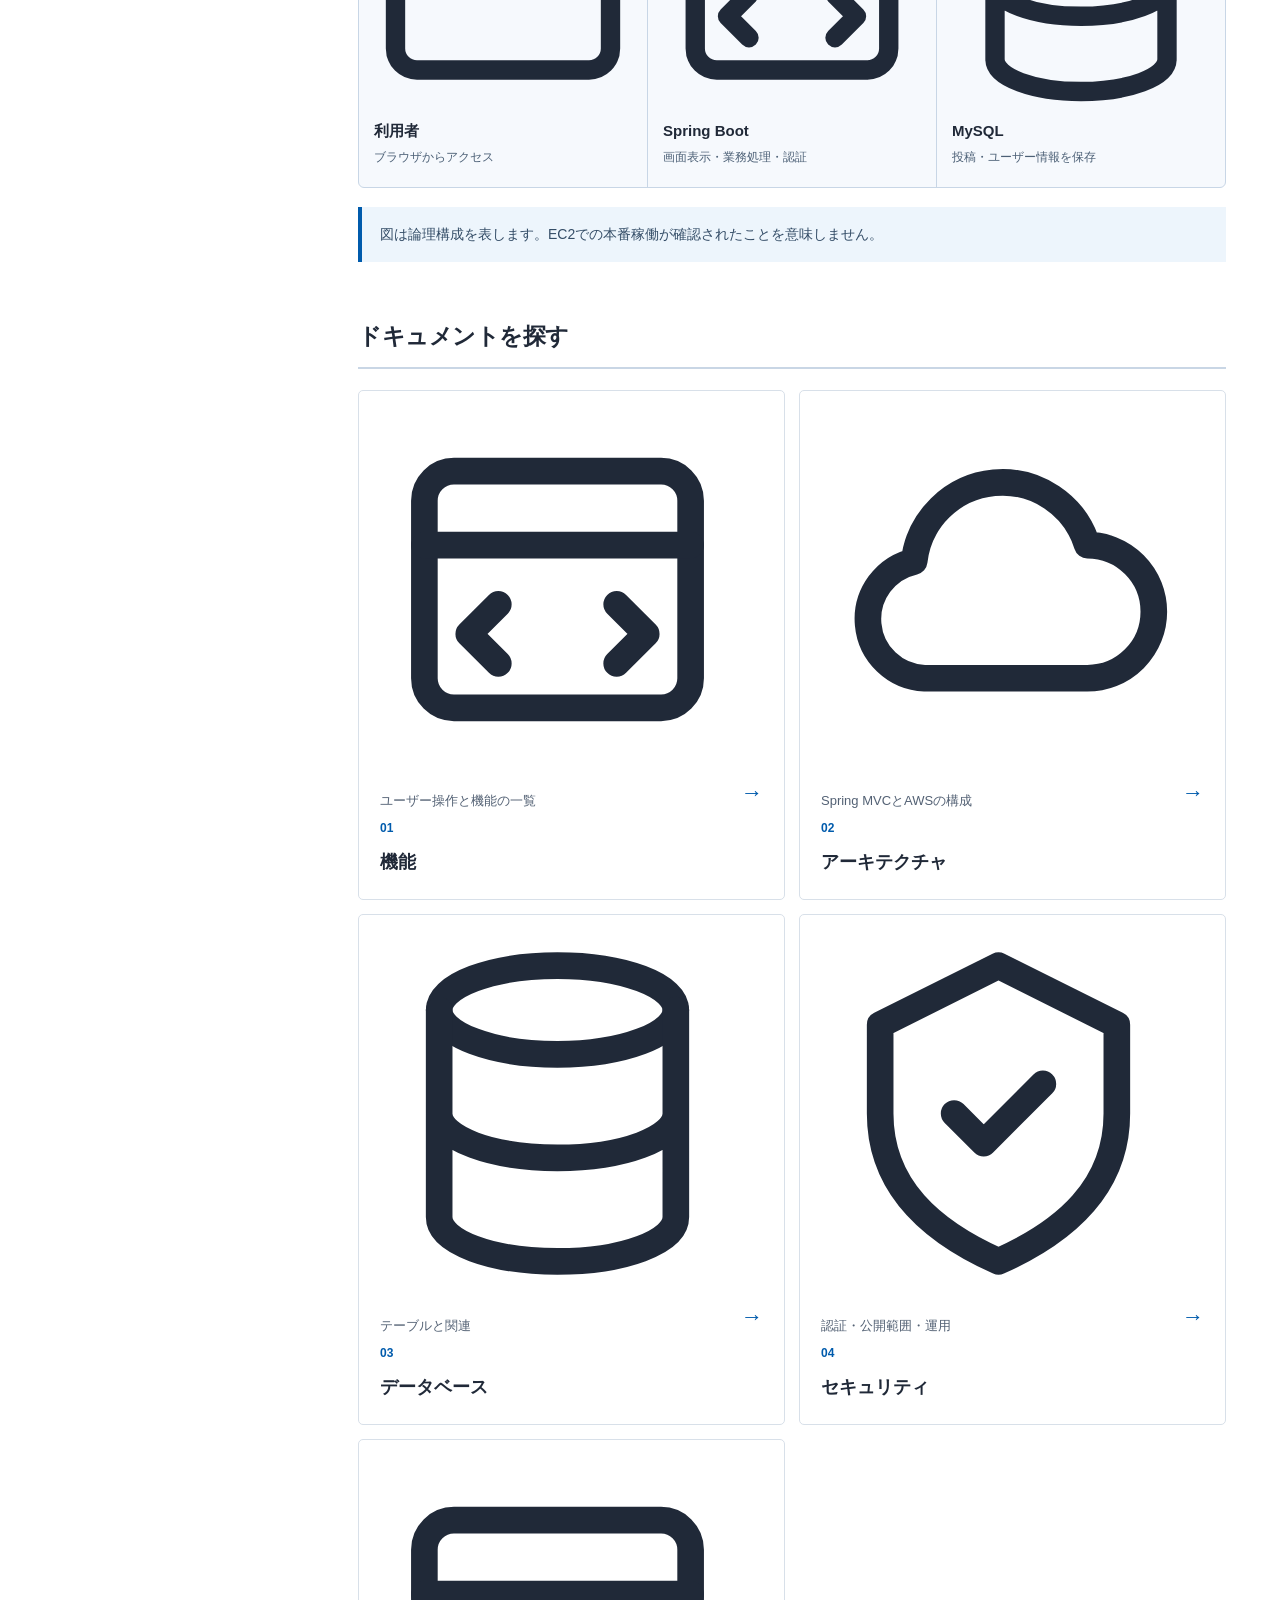
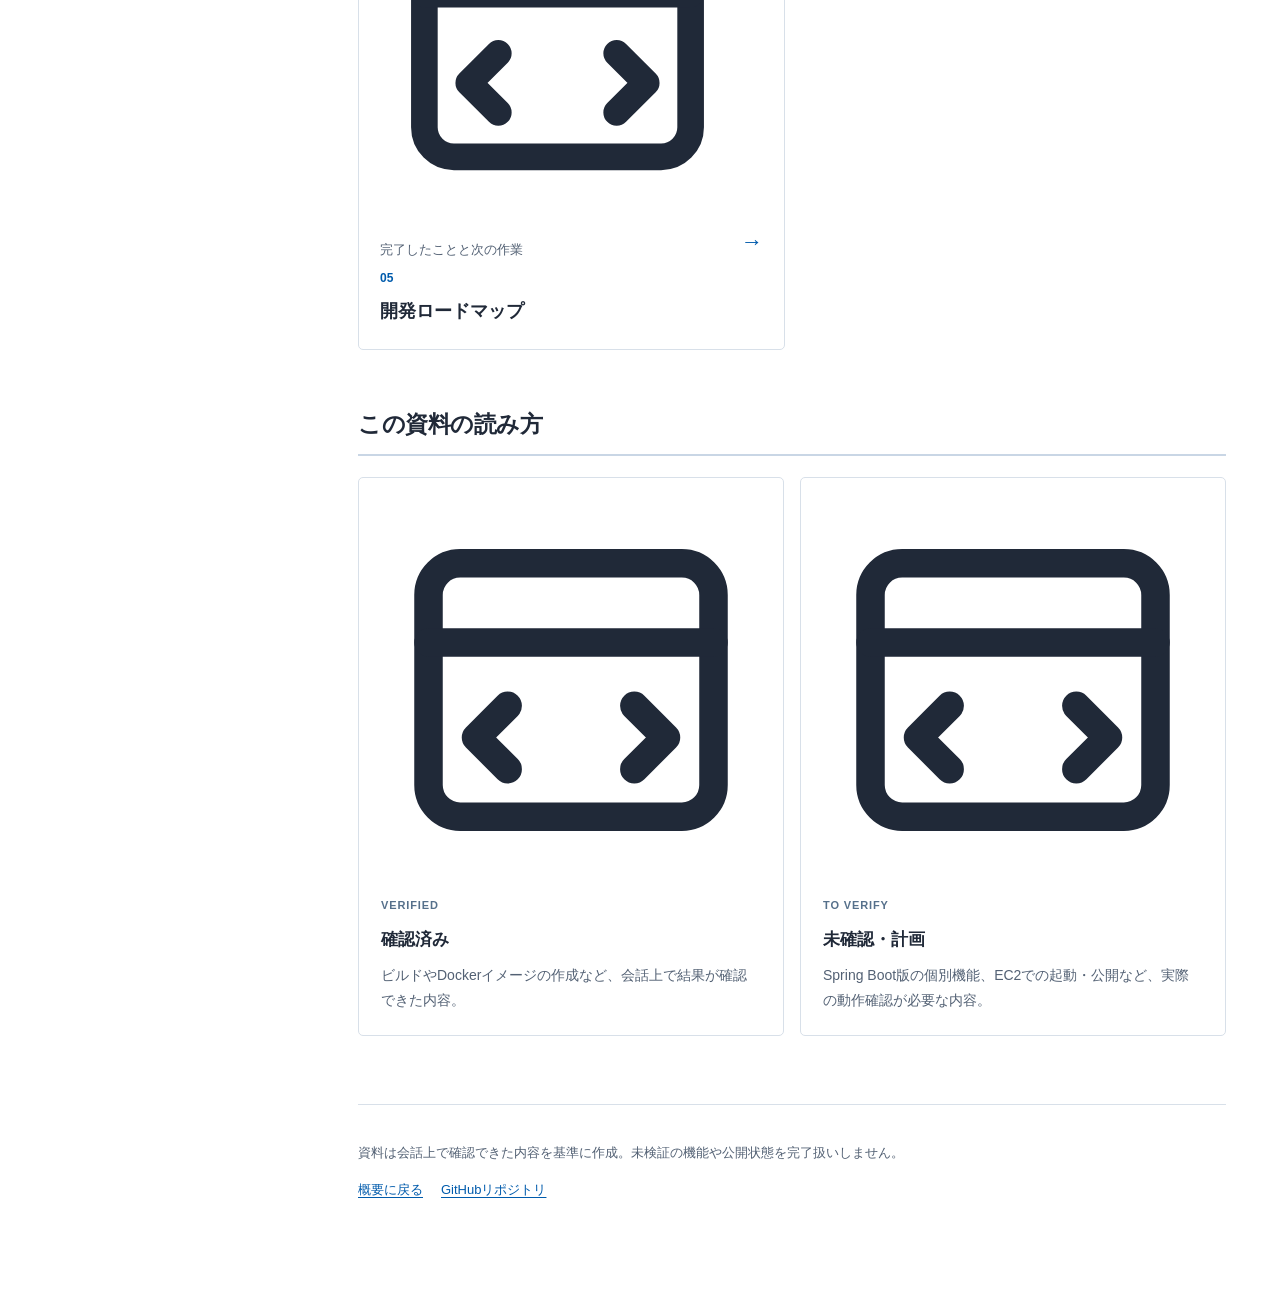
==== commit b631da3a: "docs: visual technology categories with consistent icons and colors" ====
--- a/index.html
+++ b/index.html
@@ -1 +1 @@
-<!doctype html><html lang="ja"><head><meta charset="utf-8"><meta name="viewport" content="width=device-width,initial-scale=1"><meta name="description" content="Spring Bootを中心に構築する掲示板アプリケーション。機能、内部構造、データモデル、AWSへの配置計画を、実装状況と区別して整理しています。"><title>掲示板システムの設計資料 | BulletinBoard Docs</title><link rel="stylesheet" href="style.css?v=3"></head><body><a class="skip" href="#main">本文へスキップ</a><header class="site-header"><div class="header-inner"><a class="site-logo" href="index.html"><span class="logo-mark" aria-hidden="true">B</span><span>BulletinBoard <span style="font-weight:400;color:#64748b">/ Docs</span></span></a><span class="header-meta">Spring Boot · System Design Documentation</span></div></header><div class="site-layout"><nav class="side-nav" aria-label="ドキュメントナビゲーション"><div class="side-heading">DOCUMENTATION</div><a href="index.html" aria-current="page">概要</a><a href="features.html">機能</a><a href="architecture.html">アーキテクチャ</a><a href="database.html">データベース</a><a href="security.html">セキュリティ</a><a href="roadmap.html">開発ロードマップ</a><div class="side-bottom">設計・実装状況を整理した技術資料<br>最終編集：2026年11月8日</div></nav><main class="content" id="main"><div class="breadcrumb"><a href="index.html">ドキュメント</a> / 掲示板システムの設計資料</div><div class="eyebrow">PROJECT OVERVIEW</div><h1>掲示板システムの設計資料</h1><p class="lead">Spring Bootを中心に構築する掲示板アプリケーション。機能、内部構造、データモデル、AWSへの配置計画を、実装状況と区別して整理しています。</p><div class="hero-stats"><div><span>APPLICATION</span><strong>Spring Boot</strong><small>Java 17 / JSP</small></div><div><span>DATABASE</span><strong>MySQL 8</strong><small>JPA / Flyway</small></div><div><span>DEPLOYMENT</span><strong>AWS EC2</strong><small>Docker Compose / 構築中</small></div></div><section class="section"><h2>システムの全体像</h2><p class="section-intro">ブラウザで操作した内容をSpring Bootが処理し、MySQLに保存する構成です。AWSへの公開は進行中です。</p><div class="process" role="list"><div class="process-item" role="listitem"><span class="num">01</span><strong>利用者</strong><span>ブラウザからアクセス</span></div><div class="process-item" role="listitem"><span class="num">02</span><strong>Spring Boot</strong><span>画面表示・業務処理・認証</span></div><div class="process-item" role="listitem"><span class="num">03</span><strong>MySQL</strong><span>投稿・ユーザー情報を保存</span></div></div><div class="callout">図は論理構成を表します。EC2での本番稼働が確認されたことを意味しません。</div></section><section class="section"><h2>ドキュメントを探す</h2><div class="link-grid"><a class="link-tile" href="features.html"><span class="tile-index">01</span><strong>機能</strong><span>ユーザー操作と機能の一覧</span><span class="tile-arrow">→</span></a><a class="link-tile" href="architecture.html"><span class="tile-index">02</span><strong>アーキテクチャ</strong><span>Spring MVCとAWSの構成</span><span class="tile-arrow">→</span></a><a class="link-tile" href="database.html"><span class="tile-index">03</span><strong>データベース</strong><span>テーブルと関連</span><span class="tile-arrow">→</span></a><a class="link-tile" href="security.html"><span class="tile-index">04</span><strong>セキュリティ</strong><span>認証・公開範囲・運用</span><span class="tile-arrow">→</span></a><a class="link-tile" href="roadmap.html"><span class="tile-index">05</span><strong>開発ロードマップ</strong><span>完了したことと次の作業</span><span class="tile-arrow">→</span></a></div></section><section class="section"><h2>この資料の読み方</h2><div class="split"><div class="info-card"><span class="kicker">VERIFIED</span><h3>確認済み</h3><p>ビルドやDockerイメージの作成など、会話上で結果が確認できた内容。</p></div><div class="info-card"><span class="kicker">TO VERIFY</span><h3>未確認・計画</h3><p>Spring Boot版の個別機能、EC2での起動・公開など、実際の動作確認が必要な内容。</p></div></div></section><footer class="site-footer"><p>資料は会話上で確認できた内容を基準に作成。未検証の機能や公開状態を完了扱いしません。</p><a href="index.html">概要に戻る</a><a href="https://github.com/hiroki0909/bulletinboard-docs">GitHubリポジトリ</a></footer></main></div></body></html>+<!doctype html><html lang="ja"><head><meta charset="utf-8"><meta name="viewport" content="width=device-width,initial-scale=1"><meta name="description" content="Spring Bootを中心に構築する掲示板アプリケーション。機能、内部構造、データモデル、AWSへの配置計画を、実装状況と区別して整理しています。"><title>掲示板システムの設計資料 | BulletinBoard Docs</title><link rel="stylesheet" href="style.css?v=4"></head><body><a class="skip" href="#main">本文へスキップ</a><header class="site-header"><div class="header-inner"><a class="site-logo" href="index.html"><span class="logo-mark" aria-hidden="true">B</span><span>BulletinBoard <span style="font-weight:400;color:#64748b">/ Docs</span></span></a><span class="header-meta">Spring Boot · System Design Documentation</span></div></header><div class="site-layout"><nav class="side-nav" aria-label="ドキュメントナビゲーション"><div class="side-heading">DOCUMENTATION</div><a href="index.html" aria-current="page">概要</a><a href="features.html">機能</a><a href="architecture.html">アーキテクチャ</a><a href="database.html">データベース</a><a href="security.html">セキュリティ</a><a href="roadmap.html">開発ロードマップ</a><div class="side-bottom">設計・実装状況を整理した技術資料<br>最終編集：2026年11月8日</div></nav><main class="content" id="main"><div class="breadcrumb"><a href="index.html">ドキュメント</a> / 掲示板システムの設計資料</div><div class="eyebrow">PROJECT OVERVIEW</div><h1>掲示板システムの設計資料</h1><p class="lead">Spring Bootを中心に構築する掲示板アプリケーション。機能、内部構造、データモデル、AWSへの配置計画を、実装状況と区別して整理しています。</p><div class="tech-legend" aria-label="技術カテゴリの色分け"><span class="legend-item tech-app"><svg class="tech-icon" viewBox="0 0 24 24" aria-hidden="true" fill="none" stroke="currentColor" stroke-width="1.8" stroke-linecap="round" stroke-linejoin="round"><rect x="3" y="4" width="18" height="16" rx="2"/><path d="M3 9h18M8 13l-2 2 2 2m8-4 2 2-2 2"/></svg>Application</span><span class="legend-item tech-db"><svg class="tech-icon" viewBox="0 0 24 24" aria-hidden="true" fill="none" stroke="currentColor" stroke-width="1.8" stroke-linecap="round" stroke-linejoin="round"><ellipse cx="12" cy="5" rx="8" ry="3"/><path d="M4 5v14c0 1.7 3.6 3 8 3s8-1.3 8-3V5M4 12c0 1.7 3.6 3 8 3s8-1.3 8-3"/></svg>Database</span><span class="legend-item tech-infra"><svg class="tech-icon" viewBox="0 0 24 24" aria-hidden="true" fill="none" stroke="currentColor" stroke-width="1.8" stroke-linecap="round" stroke-linejoin="round"><path d="M7 18a4 4 0 0 1-.7-7.9A6 6 0 0 1 18 9a4.5 4.5 0 0 1 0 9H7Z"/></svg>Infrastructure</span><span class="legend-item tech-security"><svg class="tech-icon" viewBox="0 0 24 24" aria-hidden="true" fill="none" stroke="currentColor" stroke-width="1.8" stroke-linecap="round" stroke-linejoin="round"><path d="M12 2 4 6v6c0 5 3.5 8 8 10 4.5-2 8-5 8-10V6l-8-4Z"/><path d="m9 12 2 2 4-4"/></svg>Security</span></div><div class="hero-stats"><div class="tech-app"><svg class="tech-icon" viewBox="0 0 24 24" aria-hidden="true" fill="none" stroke="currentColor" stroke-width="1.8" stroke-linecap="round" stroke-linejoin="round"><rect x="3" y="4" width="18" height="16" rx="2"/><path d="M3 9h18M8 13l-2 2 2 2m8-4 2 2-2 2"/></svg><span>APPLICATION</span><strong>Spring Boot</strong><small>Java 17 / JSP</small></div><div class="tech-db"><svg class="tech-icon" viewBox="0 0 24 24" aria-hidden="true" fill="none" stroke="currentColor" stroke-width="1.8" stroke-linecap="round" stroke-linejoin="round"><ellipse cx="12" cy="5" rx="8" ry="3"/><path d="M4 5v14c0 1.7 3.6 3 8 3s8-1.3 8-3V5M4 12c0 1.7 3.6 3 8 3s8-1.3 8-3"/></svg><span>DATABASE</span><strong>MySQL 8</strong><small>JPA / Flyway</small></div><div class="tech-infra"><svg class="tech-icon" viewBox="0 0 24 24" aria-hidden="true" fill="none" stroke="currentColor" stroke-width="1.8" stroke-linecap="round" stroke-linejoin="round"><path d="M7 18a4 4 0 0 1-.7-7.9A6 6 0 0 1 18 9a4.5 4.5 0 0 1 0 9H7Z"/></svg><span>DEPLOYMENT</span><strong>AWS EC2</strong><small>Docker Compose / 構築中</small></div></div><section class="section"><h2>システムの全体像</h2><p class="section-intro">ブラウザで操作した内容をSpring Bootが処理し、MySQLに保存する構成です。AWSへの公開は進行中です。</p><div class="process" role="list"><div class="process-item tech-browser" role="listitem"><span class="num">01</span><svg class="tech-icon" viewBox="0 0 24 24" aria-hidden="true" fill="none" stroke="currentColor" stroke-width="1.8" stroke-linecap="round" stroke-linejoin="round"><rect x="2" y="4" width="20" height="16" rx="2"/><path d="M2 9h20"/></svg><strong>利用者</strong><span>ブラウザからアクセス</span></div><div class="process-item tech-app" role="listitem"><span class="num">02</span><svg class="tech-icon" viewBox="0 0 24 24" aria-hidden="true" fill="none" stroke="currentColor" stroke-width="1.8" stroke-linecap="round" stroke-linejoin="round"><rect x="3" y="4" width="18" height="16" rx="2"/><path d="M3 9h18M8 13l-2 2 2 2m8-4 2 2-2 2"/></svg><strong>Spring Boot</strong><span>画面表示・業務処理・認証</span></div><div class="process-item tech-db" role="listitem"><span class="num">03</span><svg class="tech-icon" viewBox="0 0 24 24" aria-hidden="true" fill="none" stroke="currentColor" stroke-width="1.8" stroke-linecap="round" stroke-linejoin="round"><ellipse cx="12" cy="5" rx="8" ry="3"/><path d="M4 5v14c0 1.7 3.6 3 8 3s8-1.3 8-3V5M4 12c0 1.7 3.6 3 8 3s8-1.3 8-3"/></svg><strong>MySQL</strong><span>投稿・ユーザー情報を保存</span></div></div><div class="callout">図は論理構成を表します。EC2での本番稼働が確認されたことを意味しません。</div></section><section class="section"><h2>ドキュメントを探す</h2><div class="link-grid"><a class="link-tile tech-app" href="features.html"><svg class="tech-icon" viewBox="0 0 24 24" aria-hidden="true" fill="none" stroke="currentColor" stroke-width="1.8" stroke-linecap="round" stroke-linejoin="round"><rect x="3" y="4" width="18" height="16" rx="2"/><path d="M3 9h18M8 13l-2 2 2 2m8-4 2 2-2 2"/></svg><span class="tile-index">01</span><strong>機能</strong><span>ユーザー操作と機能の一覧</span><span class="tile-arrow">→</span></a><a class="link-tile tech-infra" href="architecture.html"><svg class="tech-icon" viewBox="0 0 24 24" aria-hidden="true" fill="none" stroke="currentColor" stroke-width="1.8" stroke-linecap="round" stroke-linejoin="round"><path d="M7 18a4 4 0 0 1-.7-7.9A6 6 0 0 1 18 9a4.5 4.5 0 0 1 0 9H7Z"/></svg><span class="tile-index">02</span><strong>アーキテクチャ</strong><span>Spring MVCとAWSの構成</span><span class="tile-arrow">→</span></a><a class="link-tile tech-db" href="database.html"><svg class="tech-icon" viewBox="0 0 24 24" aria-hidden="true" fill="none" stroke="currentColor" stroke-width="1.8" stroke-linecap="round" stroke-linejoin="round"><ellipse cx="12" cy="5" rx="8" ry="3"/><path d="M4 5v14c0 1.7 3.6 3 8 3s8-1.3 8-3V5M4 12c0 1.7 3.6 3 8 3s8-1.3 8-3"/></svg><span class="tile-index">03</span><strong>データベース</strong><span>テーブルと関連</span><span class="tile-arrow">→</span></a><a class="link-tile tech-security" href="security.html"><svg class="tech-icon" viewBox="0 0 24 24" aria-hidden="true" fill="none" stroke="currentColor" stroke-width="1.8" stroke-linecap="round" stroke-linejoin="round"><path d="M12 2 4 6v6c0 5 3.5 8 8 10 4.5-2 8-5 8-10V6l-8-4Z"/><path d="m9 12 2 2 4-4"/></svg><span class="tile-index">04</span><strong>セキュリティ</strong><span>認証・公開範囲・運用</span><span class="tile-arrow">→</span></a><a class="link-tile tech-app" href="roadmap.html"><svg class="tech-icon" viewBox="0 0 24 24" aria-hidden="true" fill="none" stroke="currentColor" stroke-width="1.8" stroke-linecap="round" stroke-linejoin="round"><rect x="3" y="4" width="18" height="16" rx="2"/><path d="M3 9h18M8 13l-2 2 2 2m8-4 2 2-2 2"/></svg><span class="tile-index">05</span><strong>開発ロードマップ</strong><span>完了したことと次の作業</span><span class="tile-arrow">→</span></a></div></section><section class="section"><h2>この資料の読み方</h2><div class="split"><div class="info-card tech-app"><svg class="tech-icon" viewBox="0 0 24 24" aria-hidden="true" fill="none" stroke="currentColor" stroke-width="1.8" stroke-linecap="round" stroke-linejoin="round"><rect x="3" y="4" width="18" height="16" rx="2"/><path d="M3 9h18M8 13l-2 2 2 2m8-4 2 2-2 2"/></svg><span class="kicker">VERIFIED</span><h3>確認済み</h3><p>ビルドやDockerイメージの作成など、会話上で結果が確認できた内容。</p></div><div class="info-card tech-app"><svg class="tech-icon" viewBox="0 0 24 24" aria-hidden="true" fill="none" stroke="currentColor" stroke-width="1.8" stroke-linecap="round" stroke-linejoin="round"><rect x="3" y="4" width="18" height="16" rx="2"/><path d="M3 9h18M8 13l-2 2 2 2m8-4 2 2-2 2"/></svg><span class="kicker">TO VERIFY</span><h3>未確認・計画</h3><p>Spring Boot版の個別機能、EC2での起動・公開など、実際の動作確認が必要な内容。</p></div></div></section><footer class="site-footer"><p>資料は会話上で確認できた内容を基準に作成。未検証の機能や公開状態を完了扱いしません。</p><a href="index.html">概要に戻る</a><a href="https://github.com/hiroki0909/bulletinboard-docs">GitHubリポジトリ</a></footer></main></div></body></html>
--- a/style.css
+++ b/style.css
@@ -1,13 +1,6 @@
 @charset "UTF-8";
-:root{color-scheme:light;--ink:#17212f;--muted:#4b596b;--line:#d6dde5;--blue:#005bac;--blue-dark:#003d79;--pale:#eef5fc;--surface:#fff;--subtle:#f5f7f9;--green:#17663e;--orange:#805000}
-*{box-sizing:border-box}html{scroll-behavior:smooth}body{margin:0;background:#fff;color:var(--ink);font:16px/1.8 -apple-system,BlinkMacSystemFont,"Hiragino Kaku Gothic ProN","Noto Sans JP",Meiryo,sans-serif;-webkit-font-smoothing:antialiased}a{color:var(--blue);text-decoration:underline;text-underline-offset:3px}a:hover{color:var(--blue-dark);text-decoration-thickness:2px}a:focus-visible{outline:3px solid #f5a623;outline-offset:3px;border-radius:2px}
-.sidebar{position:fixed;inset:0 auto 0 0;width:264px;background:#f7f9fc;border-right:1px solid var(--line);padding:29px 18px;overflow-y:auto}.brand{font-size:19px;font-weight:800;letter-spacing:-.02em;padding:0 12px 23px;border-bottom:1px solid var(--line);margin-bottom:18px}.brand small{display:block;color:var(--muted);font-size:11px;font-weight:600;letter-spacing:.08em;margin-top:3px}.nav a{display:block;padding:12px 15px;border-radius:4px;color:#26364b;margin:3px 0;font-weight:600;text-decoration:none;border-left:4px solid transparent}.nav a:hover{background:#e9f1f9;color:var(--blue-dark)}.nav a.active{background:#e5f0fa;color:var(--blue-dark);border-left-color:var(--blue);font-weight:800}.mobilebar{display:none}
-.main{width:min(100% - 264px,1000px);margin-left:264px;padding:45px 64px 110px;max-width:none}.eyebrow{color:#42546a;font-size:12px;letter-spacing:.11em;font-weight:800;text-transform:uppercase;margin-bottom:9px}h1{font-size:clamp(30px,3.1vw,40px);letter-spacing:-.035em;line-height:1.4;margin:4px 0 18px;font-weight:800}h2{font-size:24px;line-height:1.5;margin:58px 0 20px;padding:0 0 12px;border-bottom:2px solid #cfd9e5;letter-spacing:-.02em}h3{font-size:18px;line-height:1.5;margin:0 0 10px}.lead{font-size:17px;line-height:1.95;color:#34465b;max-width:820px;margin:0 0 34px}.muted{color:var(--muted)}p{margin:12px 0 18px}.grid{display:grid;grid-template-columns:repeat(2,minmax(0,1fr));gap:18px}.grid.three{grid-template-columns:repeat(3,minmax(0,1fr))}.card,.panel{background:#fff;border:1px solid var(--line);border-radius:5px;padding:23px 25px}.card p{color:var(--muted);margin:6px 0 0}.card a{font-weight:750;font-size:17px}.panel p:last-child{margin-bottom:0}
-.pill{display:inline-block;background:#eaf2fb;color:#064d8d;border:1px solid #c7daef;border-radius:3px;padding:3px 9px;font-size:12px;line-height:1.7;font-weight:700;margin:3px 5px 3px 0}.pill.orange{background:#fff6e8;color:var(--orange);border-color:#e5cda1}.pill.gray{background:#f1f3f5;color:#485669;border-color:#d9dee5}.pill.green{background:#edf8f1;color:var(--green);border-color:#b6d7c2}
-.diagram{display:flex;align-items:stretch;gap:8px;overflow-x:auto;padding:12px 3px 18px}.node{flex:1 0 145px;border:1px solid #b6c9df;border-radius:4px;padding:17px 12px;background:#f5f9fd;text-align:center;font-weight:750}.node small{display:block;font-weight:400;color:var(--muted);font-size:12px}.arrow{align-self:center;color:#3c648c;font-size:22px;flex:0 0 auto}
-table{width:100%;border-collapse:collapse;background:#fff;border-top:2px solid #52677d;border-bottom:1px solid var(--line);font-size:15px}th,td{text-align:left;border-bottom:1px solid var(--line);padding:14px 13px;vertical-align:top;overflow-wrap:anywhere}th{background:#f1f5f9;color:#24364c;font-weight:750}tr:last-child td{border-bottom:0}code,pre{font-family:ui-monospace,SFMono-Regular,Menlo,Consolas,monospace}code{font-size:.9em;overflow-wrap:anywhere}pre{background:#f4f6f9;color:#182a40;border:1px solid var(--line);border-radius:5px;padding:20px;overflow:auto;font-size:13px;line-height:1.7}.note{border-left:4px solid var(--blue);background:#eef5fc;padding:17px 20px;margin:26px 0}.footer{border-top:1px solid var(--line);padding-top:20px;color:#566479;font-size:13px;margin-top:65px}
-.visual{background:#fff;border:1px solid var(--line);border-radius:5px;padding:25px;margin:20px 0 30px}.visual-title{font-size:17px;font-weight:800;margin:0 0 21px;padding-bottom:12px;border-bottom:1px solid #e2e7ed}.visual-caption{color:var(--muted);font-size:13px;margin-top:18px}.flowline{display:flex;align-items:stretch;gap:8px;overflow-x:auto;padding:4px 2px 12px}.flowbox{min-width:138px;flex:1 0 138px;border:1px solid #bccddd;background:#f7fafc;border-radius:4px;padding:17px 11px;text-align:center;display:flex;flex-direction:column;align-items:center;justify-content:center;gap:5px;min-height:112px}.flowbox strong{font-size:15px;line-height:1.45}.flowbox small{font-size:12px;color:#47586d;line-height:1.55}.flowbox.blue{background:#eaf3fc;border-color:#84afd8}.flowbox.done{background:#edf8f1;border-color:#a5d1b5}.flowbox.doing{background:#fff7e9;border-color:#d9b874}.flowbox.planned{border-style:dashed;background:#fafbfc}.flowbox.private{background:#f2f5f8;border:1px dashed #8c9cae}.flowicon{font-size:11px;color:#005bac;font-weight:800}.flowarrow{color:#456d96;font-size:24px;flex:0 0 18px;align-self:center;text-align:center}.flow-return{background:#f3f6fa;border-left:3px solid #8ba9c7;color:#33485f;padding:12px 16px;margin-top:15px;font-size:14px}.branchgrid{display:grid;grid-template-columns:repeat(2,minmax(0,1fr));gap:14px;margin-top:17px}.branch{border:1px solid var(--line);border-radius:4px;padding:16px;display:flex;flex-direction:column;align-items:flex-start}.branch strong{font-size:15px}.branch small{color:var(--muted);font-size:13px}.infra-frame{border:2px solid #a5bdd7;background:#f7fafd;border-radius:5px;padding:17px}.infra-frame.inner{border:1px dashed #9db4cd;background:#fff}.infra-label{font-size:13px;font-weight:800;color:#244e7c;margin-bottom:13px}.er-grid{display:grid;grid-template-columns:minmax(0,1fr) 110px minmax(0,1fr);gap:12px;align-items:center}.er-entity{border:1px solid #a9bfd7;border-radius:4px;overflow:hidden;background:#fff}.er-head{background:#e9f2fb;color:#194b7c;padding:10px 12px;font-weight:800}.er-head span{float:right;color:#42566b;font-size:11px;font-weight:400}.er-field{padding:7px 12px;border-top:1px solid #e0e7ef;font-family:ui-monospace,SFMono-Regular,Menlo,monospace;font-size:12px;overflow-wrap:anywhere}.er-links{display:flex;flex-direction:column;gap:27px;text-align:center;color:#365f8a;font-size:13px;font-weight:700}.er-links small{display:block;font-weight:400;color:var(--muted)}.er-stack{display:flex;flex-direction:column;gap:8px}.er-connector{text-align:center;font-size:12px;color:#365f8a}.step-tag{font-size:11px;color:#425b76;font-weight:800}
-ol,ul{padding-left:1.5em}li{margin:9px 0}::selection{background:#d5e8ff;color:#162e4d}
-@media(max-width:1100px){.main{padding:35px 34px 85px}.grid.three{grid-template-columns:1fr}.er-grid{grid-template-columns:1fr}.er-links{flex-direction:row;justify-content:space-around;gap:10px}}
-@media(max-width:800px){.sidebar{display:none}.mobilebar{display:flex;overflow-x:auto;gap:5px;padding:11px 13px;background:#fff;position:sticky;top:0;z-index:3;border-bottom:1px solid var(--line)}.mobilebar a{white-space:nowrap;padding:8px 11px;text-decoration:none;font-weight:700;font-size:14px}.main{width:100%;margin:0;padding:32px 22px 80px}.grid{grid-template-columns:1fr}.branchgrid{grid-template-columns:1fr}h2{margin-top:45px}.visual{padding:17px}.flowline{flex-direction:row}.flowarrow{transform:none}}
-@media(max-width:430px){.main{padding:26px 16px 65px}.card,.panel{padding:17px}.visual{padding:13px}h1{font-size:29px}h2{font-size:21px}.lead{font-size:16px}th,td{padding:11px 8px;font-size:13px}}
+:root{--text:#202938;--muted:#536174;--border:#d8e0e9;--blue:#005bac;--navy:#12365c;--light:#f3f7fb;--surface:#fff;--success:#146c43;--warning:#8c5a13}
+*{box-sizing:border-box}html{scroll-behavior:smooth}body{margin:0;background:#fff;color:var(--text);font:16px/1.8 -apple-system,BlinkMacSystemFont,"Noto Sans JP","Hiragino Kaku Gothic ProN",Meiryo,sans-serif}a{color:var(--blue);text-underline-offset:3px}a:hover{color:#003e7b}a:focus-visible{outline:3px solid #e89d16;outline-offset:3px}.skip{position:absolute;top:-80px;left:10px;background:#fff;padding:12px;z-index:100}.skip:focus{top:10px}.site-header{border-bottom:1px solid var(--border);background:#fff}.header-inner{max-width:1240px;margin:auto;padding:22px 34px;display:flex;align-items:center;justify-content:space-between;gap:16px}.site-logo{display:flex;gap:13px;align-items:center;color:#172a43;text-decoration:none;font-weight:800;font-size:18px;letter-spacing:-.02em}.logo-mark{width:36px;height:36px;background:#005bac;color:white;display:grid;place-items:center;border-radius:5px;font-size:19px}.header-meta{font-size:12px;color:var(--muted)}.site-layout{max-width:1240px;margin:auto;display:grid;grid-template-columns:240px minmax(0,1fr);gap:64px;padding:0 34px}.side-nav{padding-top:47px;align-self:start;position:sticky;top:12px}.side-heading{font-size:12px;font-weight:800;color:#58697d;letter-spacing:.1em;margin-bottom:15px}.side-nav a{display:block;padding:11px 14px;border-left:3px solid transparent;color:#27394e;text-decoration:none;font-weight:600;font-size:15px}.side-nav a:hover{background:#f0f5fa}.side-nav a[aria-current="page"]{border-color:var(--blue);background:#eaf3fb;color:#003f7b}.side-bottom{border-top:1px solid var(--border);margin-top:25px;padding-top:17px;font-size:12px;color:var(--muted)}.content{min-width:0;padding:52px 0 100px}.breadcrumb{font-size:13px;color:var(--muted);margin-bottom:28px}.breadcrumb a{color:var(--muted)}.eyebrow{font-size:12px;color:#005bac;letter-spacing:.14em;font-weight:800}.content h1{font-size:clamp(30px,3vw,42px);line-height:1.4;letter-spacing:-.035em;margin:9px 0 18px}.lead{max-width:730px;font-size:17px;line-height:1.95;color:#405066;margin:0 0 42px}.section{margin-top:58px}.section h2{font-size:23px;line-height:1.45;letter-spacing:-.02em;margin:0 0 21px;padding-bottom:13px;border-bottom:2px solid #c9d6e5}.section-intro{color:#45566c;max-width:680px;margin:0 0 24px}.hero-stats{display:grid;grid-template-columns:repeat(3,minmax(0,1fr));border:1px solid var(--border);border-radius:7px;overflow:hidden}.hero-stats>div{padding:20px 19px;border-right:1px solid var(--border);display:flex;flex-direction:column;gap:5px}.hero-stats>div:last-child{border:0}.hero-stats span,.kicker{font-size:11px;font-weight:800;color:#56708b;letter-spacing:.08em}.hero-stats strong{font-size:18px;line-height:1.45}.hero-stats small{font-size:12px;color:var(--muted)}.process{display:flex;gap:0;align-items:stretch;border:1px solid #c8d6e6;border-radius:6px;overflow-x:auto;background:#f6f9fd}.process-item{min-width:150px;flex:1;display:flex;flex-direction:column;padding:20px 15px;border-right:1px solid #c8d6e6;gap:7px;position:relative}.process-item:last-child{border:0}.process-item strong{font-size:15px;line-height:1.4}.process-item>span:last-child{font-size:12px;color:#4c6076;line-height:1.6}.num{font-size:12px;font-weight:800;color:#005bac}.callout{margin-top:19px;background:#edf5fc;border-left:4px solid #005bac;padding:15px 18px;font-size:14px;color:#344d67}.link-grid{display:grid;grid-template-columns:repeat(2,minmax(0,1fr));gap:14px}.link-tile{border:1px solid var(--border);border-radius:5px;padding:21px;display:grid;grid-template-columns:1fr auto;gap:6px;text-decoration:none;color:var(--text)}.link-tile:hover{background:#f4f8fc;border-color:#8bb1d9}.link-tile .tile-index{grid-column:1/-1;color:#005bac;font-size:12px;font-weight:800}.link-tile strong{font-size:18px}.link-tile>span:nth-last-child(2){grid-column:1;grid-row:3;color:var(--muted);font-size:13px}.tile-arrow{grid-column:2;grid-row:2/4;font-size:22px;color:#005bac;align-self:center}.split{display:grid;grid-template-columns:1fr 1fr;gap:16px}.info-card{border:1px solid var(--border);padding:22px;border-radius:5px}.info-card h3{font-size:17px;margin:7px 0}.info-card p{color:var(--muted);margin:0;font-size:14px}.feature-list{border-top:1px solid var(--border)}.feature-row{display:flex;gap:18px;align-items:flex-start;border-bottom:1px solid var(--border);padding:20px 5px}.feature-number{font-size:13px;font-weight:800;color:#005bac;min-width:27px}.feature-row h3{margin:0 0 5px;font-size:17px}.feature-row p{margin:0;color:var(--muted);font-size:14px}.feature-meta{font-size:12px;color:#4c5c6f;margin-left:auto;min-width:112px;text-align:right}.infra{border:1px solid #b8cce1;border-radius:6px;padding:20px;background:#f5f9fd}.infra-top{text-align:center;display:flex;flex-direction:column;gap:3px}.infra-top span,.infra-heading span,.infra-services span{font-size:11px;letter-spacing:.06em;font-weight:800;color:#4d6c8d}.infra-top strong{font-size:15px}.infra-line{height:29px;width:2px;background:#6e9bc6;margin:12px auto;position:relative}.infra-line:after{content:"";position:absolute;bottom:0;left:-4px;border:5px solid transparent;border-top-color:#6e9bc6;transform:translateY(9px)}.infra-host{border:2px solid #91b2d5;background:white;border-radius:6px;padding:20px}.infra-heading{display:flex;flex-direction:column;margin-bottom:17px}.infra-heading strong{font-size:16px}.infra-services{display:grid;grid-template-columns:repeat(3,1fr);gap:10px}.infra-services>div{border:1px solid #c8d7e7;border-radius:5px;padding:17px 12px;display:flex;flex-direction:column;gap:5px;background:#f8fbfe}.infra-services strong{font-size:17px}.infra-services small{font-size:12px;color:var(--muted)}.infra-bottom{text-align:center;color:#4e6278;font-size:12px;padding-top:17px}.note-text{font-size:14px;color:var(--muted);margin-top:18px}.table-scroll{overflow-x:auto}table{width:100%;border-collapse:collapse;min-width:570px;font-size:14px}th,td{text-align:left;padding:15px 13px;border-bottom:1px solid var(--border);vertical-align:top}th{background:#f2f6fa;border-top:2px solid #456b91;color:#273c53}code,pre{font-family:ui-monospace,SFMono-Regular,Menlo,monospace}pre{overflow-x:auto;background:#f3f6f9;padding:20px;border:1px solid var(--border);font-size:14px}.er-diagram{display:grid;grid-template-columns:minmax(0,1fr) 130px minmax(0,1fr);align-items:center;gap:16px;background:#f7fafc;border:1px solid var(--border);padding:24px;border-radius:5px}.entity-table{border:1px solid #9db8d3;border-radius:5px;overflow:hidden;background:white;min-width:0}.entity-title{background:#dfeefa;color:#174b7b;padding:11px 13px;font-weight:800}.entity-title small{display:block;font-weight:400;font-size:12px}.entity-table>div:not(.entity-title){padding:8px 13px;border-top:1px solid #e3ebf3;font-size:13px;overflow-wrap:anywhere}.entity-table b{font-size:11px;color:#005bac}.er-rel{display:flex;flex-direction:column;gap:6px;align-items:center;text-align:center;color:#395d82;font-size:12px;font-weight:700}.er-rel span:nth-child(2){font-weight:400}.er-stroke{height:2px;width:100%;background:#7fa2c5}.entity-group{display:flex;flex-direction:column;gap:12px}.er-rel.vertical{padding:4px}.security-zones{display:grid;grid-template-columns:1fr 20px 1fr 20px 1fr 20px 1fr;gap:7px;align-items:stretch}.zone{min-width:0;border:1px solid #c4d3e3;background:#f7fafc;padding:15px 10px;border-radius:5px;display:flex;flex-direction:column;gap:7px}.zone span{font-size:10px;font-weight:800;color:#4b6886}.zone strong{font-size:14px;line-height:1.4}.zone small{font-size:11px;color:var(--muted)}.zone.edge{background:#eaf4fd;border-color:#85afd8}.zone.private{background:#edf6f0;border-color:#a2c9b0}.zone-arrow{align-self:center;color:#005bac;font-size:22px;text-align:center}.warning{background:#fff8e9;border-left:4px solid #a06a16;padding:19px 22px}.warning strong{color:#67450d}.warning p{margin:8px 0 0;font-size:14px}.timeline{border-left:2px solid #b7cee4;margin-left:17px}.timeline-item{display:flex;gap:20px;position:relative;padding:0 0 28px 0;margin-left:-18px}.timeline-index{background:#eaf3fc;border:2px solid #a5c2df;color:#005bac;border-radius:50%;width:36px;height:36px;display:grid;place-items:center;flex:0 0 36px;font-size:12px;font-weight:800}.timeline-content{flex:1;padding-top:3px}.timeline-title{display:flex;gap:12px;align-items:center;justify-content:space-between}.timeline-title strong{font-size:16px}.timeline-content p{font-size:14px;color:var(--muted);margin:5px 0}.status{font-size:11px;border:1px solid #c9d3dd;padding:2px 8px;border-radius:3px;white-space:nowrap}.status.ok{color:#146c43;background:#eff9f2;border-color:#a9d4ba}.status.plan{color:#6d520d;background:#fff9e9;border-color:#ddc68b}.status.pending{color:#4d5969;background:#f2f4f6}.site-footer{border-top:1px solid var(--border);margin-top:68px;padding-top:23px;font-size:13px;color:var(--muted)}.site-footer a{margin-right:18px}
+@media(max-width:1000px){.site-layout{gap:30px;grid-template-columns:205px minmax(0,1fr);padding:0 22px}.header-inner{padding:18px 22px}.security-zones{grid-template-columns:1fr;gap:6px}.zone-arrow{transform:rotate(90deg)}.er-diagram{grid-template-columns:1fr}.er-stroke{height:20px;width:2px}}
+@media(max-width:720px){.site-layout{display:block;padding:0 19px}.side-nav{position:static;padding:13px 0;border-bottom:1px solid var(--border);display:flex;overflow-x:auto;gap:2px}.side-heading,.side-bottom{display:none}.side-nav a{white-space:nowrap;border-left:0;border-bottom:3px solid transparent;padding:9px 12px;font-size:13px}.side-nav a[aria-current="page"]{border-bottom-color:var(--blue)}.content{padding:30px 0 75px}.breadcrumb{margin-bottom:21px}.lead{font-size:16px}.section{margin-top:43px}.hero-stats,.split,.link-grid{grid-template-columns:1fr}.hero-stats>div{border-right:0;border-bottom:1px solid var(--border)}.hero-stats>div:last-child{border:0}.infra-services{grid-template-columns:1fr}.process-item{min-width:175px}.header-meta{display:none}.feature-meta{display:none}}
+@media(max-width:400px){.site-layout{padding:0 14px}.header-inner{padding:14px}.content h1{font-size:29px}.section h2{font-size:21px}}
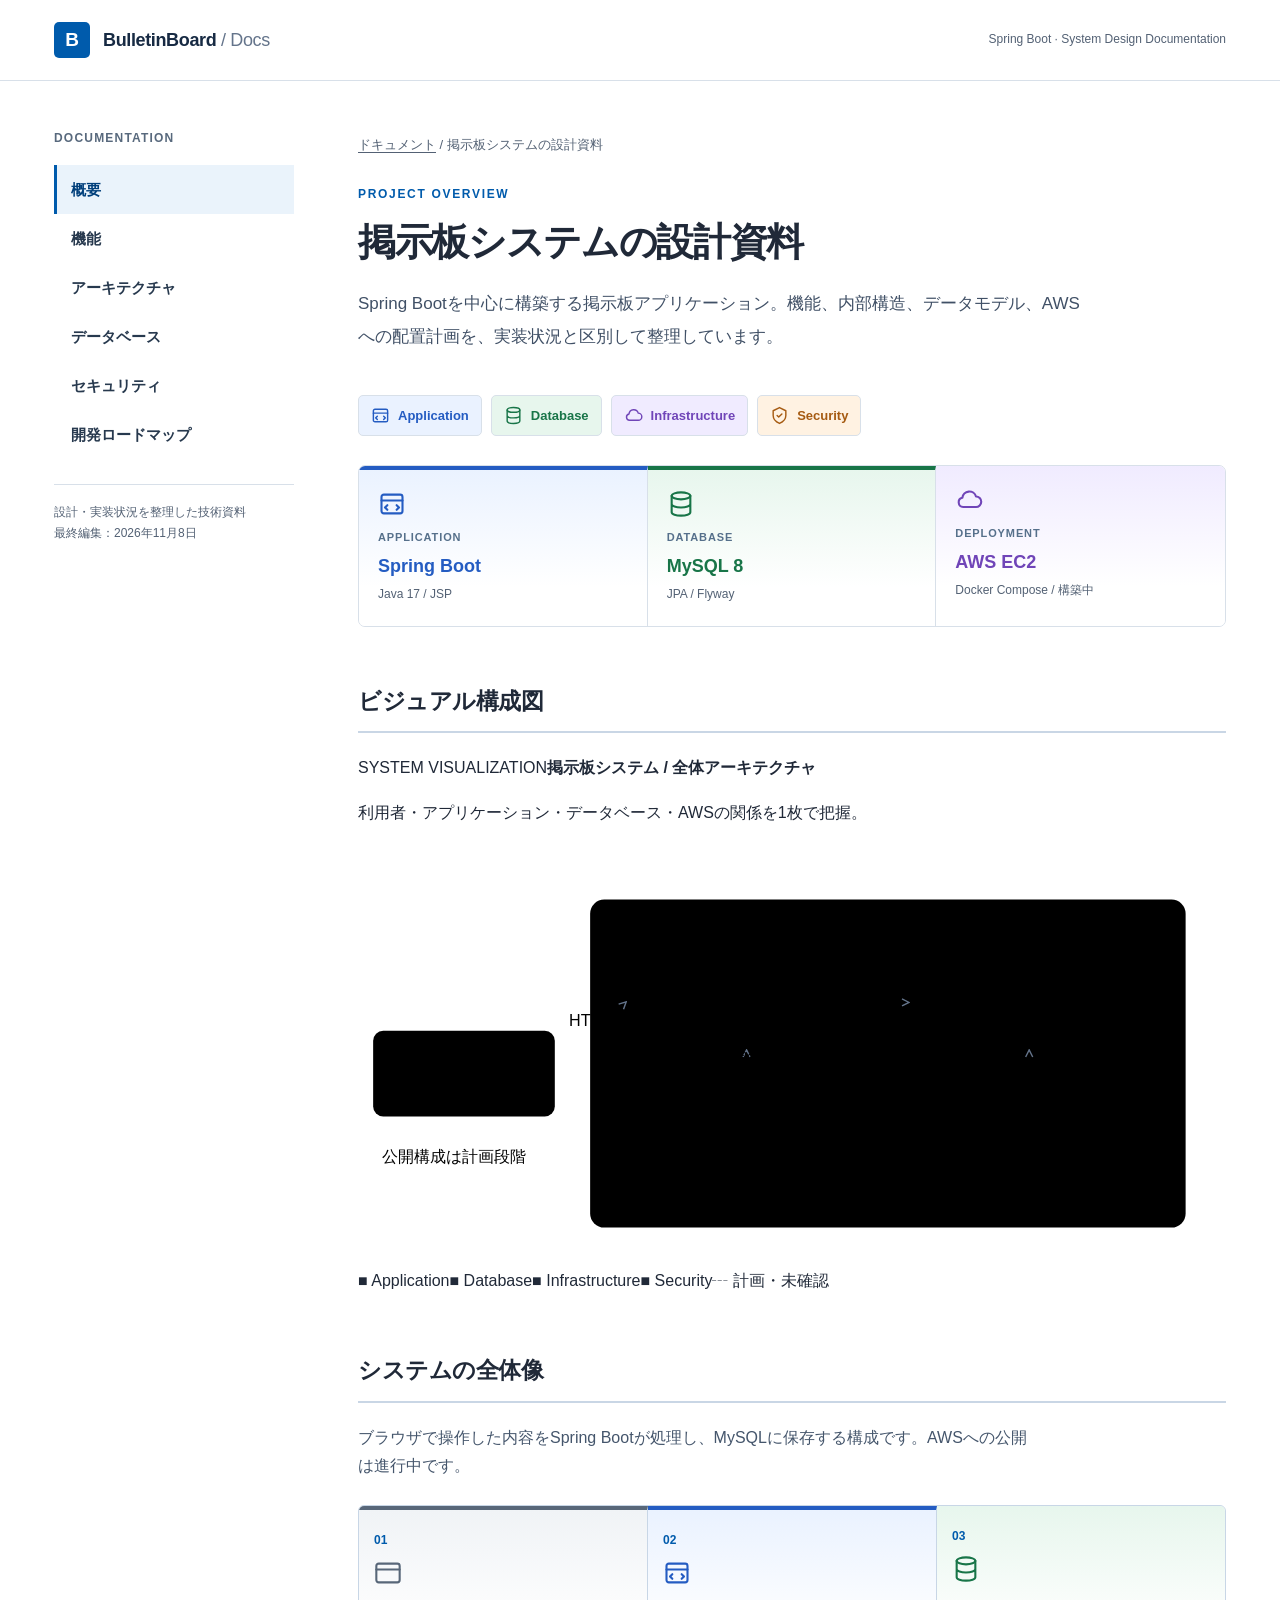
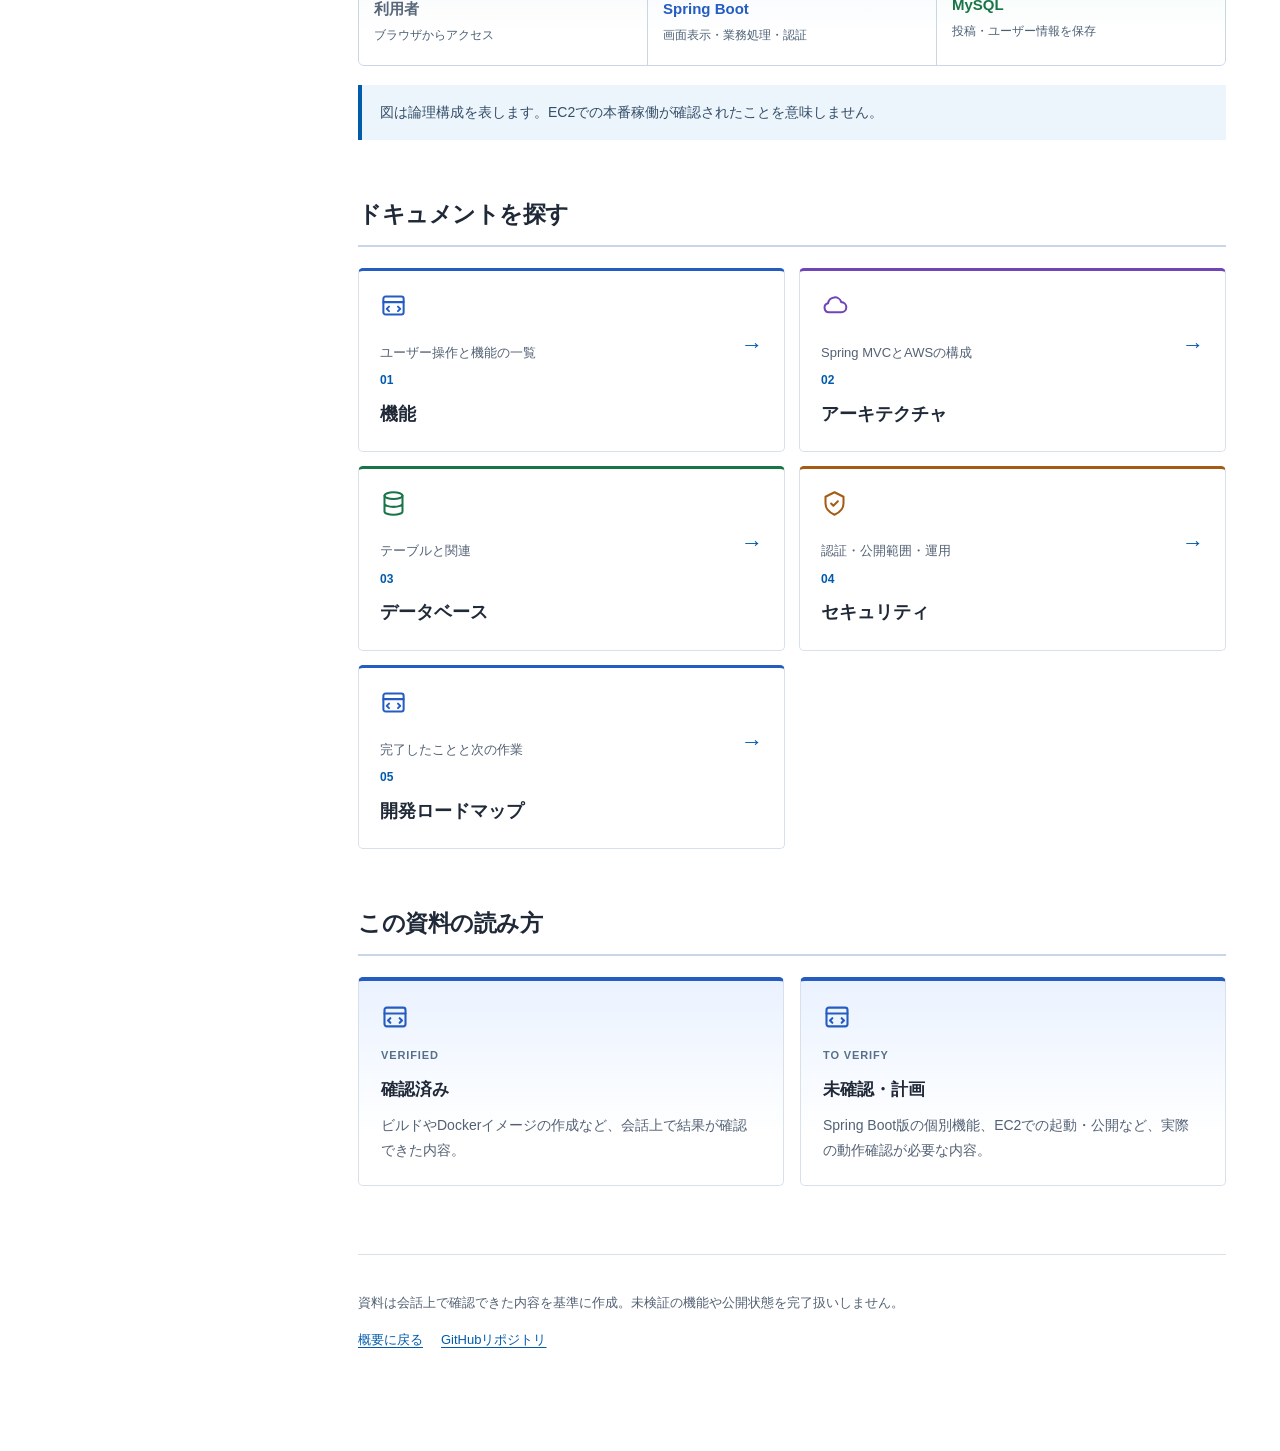
==== commit 8ab34ed6: "docs: add full architecture diagrams with connected technology components" ====
--- a/index.html
+++ b/index.html
@@ -1 +1 @@
-<!doctype html><html lang="ja"><head><meta charset="utf-8"><meta name="viewport" content="width=device-width,initial-scale=1"><meta name="description" content="Spring Bootを中心に構築する掲示板アプリケーション。機能、内部構造、データモデル、AWSへの配置計画を、実装状況と区別して整理しています。"><title>掲示板システムの設計資料 | BulletinBoard Docs</title><link rel="stylesheet" href="style.css?v=4"></head><body><a class="skip" href="#main">本文へスキップ</a><header class="site-header"><div class="header-inner"><a class="site-logo" href="index.html"><span class="logo-mark" aria-hidden="true">B</span><span>BulletinBoard <span style="font-weight:400;color:#64748b">/ Docs</span></span></a><span class="header-meta">Spring Boot · System Design Documentation</span></div></header><div class="site-layout"><nav class="side-nav" aria-label="ドキュメントナビゲーション"><div class="side-heading">DOCUMENTATION</div><a href="index.html" aria-current="page">概要</a><a href="features.html">機能</a><a href="architecture.html">アーキテクチャ</a><a href="database.html">データベース</a><a href="security.html">セキュリティ</a><a href="roadmap.html">開発ロードマップ</a><div class="side-bottom">設計・実装状況を整理した技術資料<br>最終編集：2026年11月8日</div></nav><main class="content" id="main"><div class="breadcrumb"><a href="index.html">ドキュメント</a> / 掲示板システムの設計資料</div><div class="eyebrow">PROJECT OVERVIEW</div><h1>掲示板システムの設計資料</h1><p class="lead">Spring Bootを中心に構築する掲示板アプリケーション。機能、内部構造、データモデル、AWSへの配置計画を、実装状況と区別して整理しています。</p><div class="tech-legend" aria-label="技術カテゴリの色分け"><span class="legend-item tech-app"><svg class="tech-icon" viewBox="0 0 24 24" aria-hidden="true" fill="none" stroke="currentColor" stroke-width="1.8" stroke-linecap="round" stroke-linejoin="round"><rect x="3" y="4" width="18" height="16" rx="2"/><path d="M3 9h18M8 13l-2 2 2 2m8-4 2 2-2 2"/></svg>Application</span><span class="legend-item tech-db"><svg class="tech-icon" viewBox="0 0 24 24" aria-hidden="true" fill="none" stroke="currentColor" stroke-width="1.8" stroke-linecap="round" stroke-linejoin="round"><ellipse cx="12" cy="5" rx="8" ry="3"/><path d="M4 5v14c0 1.7 3.6 3 8 3s8-1.3 8-3V5M4 12c0 1.7 3.6 3 8 3s8-1.3 8-3"/></svg>Database</span><span class="legend-item tech-infra"><svg class="tech-icon" viewBox="0 0 24 24" aria-hidden="true" fill="none" stroke="currentColor" stroke-width="1.8" stroke-linecap="round" stroke-linejoin="round"><path d="M7 18a4 4 0 0 1-.7-7.9A6 6 0 0 1 18 9a4.5 4.5 0 0 1 0 9H7Z"/></svg>Infrastructure</span><span class="legend-item tech-security"><svg class="tech-icon" viewBox="0 0 24 24" aria-hidden="true" fill="none" stroke="currentColor" stroke-width="1.8" stroke-linecap="round" stroke-linejoin="round"><path d="M12 2 4 6v6c0 5 3.5 8 8 10 4.5-2 8-5 8-10V6l-8-4Z"/><path d="m9 12 2 2 4-4"/></svg>Security</span></div><div class="hero-stats"><div class="tech-app"><svg class="tech-icon" viewBox="0 0 24 24" aria-hidden="true" fill="none" stroke="currentColor" stroke-width="1.8" stroke-linecap="round" stroke-linejoin="round"><rect x="3" y="4" width="18" height="16" rx="2"/><path d="M3 9h18M8 13l-2 2 2 2m8-4 2 2-2 2"/></svg><span>APPLICATION</span><strong>Spring Boot</strong><small>Java 17 / JSP</small></div><div class="tech-db"><svg class="tech-icon" viewBox="0 0 24 24" aria-hidden="true" fill="none" stroke="currentColor" stroke-width="1.8" stroke-linecap="round" stroke-linejoin="round"><ellipse cx="12" cy="5" rx="8" ry="3"/><path d="M4 5v14c0 1.7 3.6 3 8 3s8-1.3 8-3V5M4 12c0 1.7 3.6 3 8 3s8-1.3 8-3"/></svg><span>DATABASE</span><strong>MySQL 8</strong><small>JPA / Flyway</small></div><div class="tech-infra"><svg class="tech-icon" viewBox="0 0 24 24" aria-hidden="true" fill="none" stroke="currentColor" stroke-width="1.8" stroke-linecap="round" stroke-linejoin="round"><path d="M7 18a4 4 0 0 1-.7-7.9A6 6 0 0 1 18 9a4.5 4.5 0 0 1 0 9H7Z"/></svg><span>DEPLOYMENT</span><strong>AWS EC2</strong><small>Docker Compose / 構築中</small></div></div><section class="section"><h2>システムの全体像</h2><p class="section-intro">ブラウザで操作した内容をSpring Bootが処理し、MySQLに保存する構成です。AWSへの公開は進行中です。</p><div class="process" role="list"><div class="process-item tech-browser" role="listitem"><span class="num">01</span><svg class="tech-icon" viewBox="0 0 24 24" aria-hidden="true" fill="none" stroke="currentColor" stroke-width="1.8" stroke-linecap="round" stroke-linejoin="round"><rect x="2" y="4" width="20" height="16" rx="2"/><path d="M2 9h20"/></svg><strong>利用者</strong><span>ブラウザからアクセス</span></div><div class="process-item tech-app" role="listitem"><span class="num">02</span><svg class="tech-icon" viewBox="0 0 24 24" aria-hidden="true" fill="none" stroke="currentColor" stroke-width="1.8" stroke-linecap="round" stroke-linejoin="round"><rect x="3" y="4" width="18" height="16" rx="2"/><path d="M3 9h18M8 13l-2 2 2 2m8-4 2 2-2 2"/></svg><strong>Spring Boot</strong><span>画面表示・業務処理・認証</span></div><div class="process-item tech-db" role="listitem"><span class="num">03</span><svg class="tech-icon" viewBox="0 0 24 24" aria-hidden="true" fill="none" stroke="currentColor" stroke-width="1.8" stroke-linecap="round" stroke-linejoin="round"><ellipse cx="12" cy="5" rx="8" ry="3"/><path d="M4 5v14c0 1.7 3.6 3 8 3s8-1.3 8-3V5M4 12c0 1.7 3.6 3 8 3s8-1.3 8-3"/></svg><strong>MySQL</strong><span>投稿・ユーザー情報を保存</span></div></div><div class="callout">図は論理構成を表します。EC2での本番稼働が確認されたことを意味しません。</div></section><section class="section"><h2>ドキュメントを探す</h2><div class="link-grid"><a class="link-tile tech-app" href="features.html"><svg class="tech-icon" viewBox="0 0 24 24" aria-hidden="true" fill="none" stroke="currentColor" stroke-width="1.8" stroke-linecap="round" stroke-linejoin="round"><rect x="3" y="4" width="18" height="16" rx="2"/><path d="M3 9h18M8 13l-2 2 2 2m8-4 2 2-2 2"/></svg><span class="tile-index">01</span><strong>機能</strong><span>ユーザー操作と機能の一覧</span><span class="tile-arrow">→</span></a><a class="link-tile tech-infra" href="architecture.html"><svg class="tech-icon" viewBox="0 0 24 24" aria-hidden="true" fill="none" stroke="currentColor" stroke-width="1.8" stroke-linecap="round" stroke-linejoin="round"><path d="M7 18a4 4 0 0 1-.7-7.9A6 6 0 0 1 18 9a4.5 4.5 0 0 1 0 9H7Z"/></svg><span class="tile-index">02</span><strong>アーキテクチャ</strong><span>Spring MVCとAWSの構成</span><span class="tile-arrow">→</span></a><a class="link-tile tech-db" href="database.html"><svg class="tech-icon" viewBox="0 0 24 24" aria-hidden="true" fill="none" stroke="currentColor" stroke-width="1.8" stroke-linecap="round" stroke-linejoin="round"><ellipse cx="12" cy="5" rx="8" ry="3"/><path d="M4 5v14c0 1.7 3.6 3 8 3s8-1.3 8-3V5M4 12c0 1.7 3.6 3 8 3s8-1.3 8-3"/></svg><span class="tile-index">03</span><strong>データベース</strong><span>テーブルと関連</span><span class="tile-arrow">→</span></a><a class="link-tile tech-security" href="security.html"><svg class="tech-icon" viewBox="0 0 24 24" aria-hidden="true" fill="none" stroke="currentColor" stroke-width="1.8" stroke-linecap="round" stroke-linejoin="round"><path d="M12 2 4 6v6c0 5 3.5 8 8 10 4.5-2 8-5 8-10V6l-8-4Z"/><path d="m9 12 2 2 4-4"/></svg><span class="tile-index">04</span><strong>セキュリティ</strong><span>認証・公開範囲・運用</span><span class="tile-arrow">→</span></a><a class="link-tile tech-app" href="roadmap.html"><svg class="tech-icon" viewBox="0 0 24 24" aria-hidden="true" fill="none" stroke="currentColor" stroke-width="1.8" stroke-linecap="round" stroke-linejoin="round"><rect x="3" y="4" width="18" height="16" rx="2"/><path d="M3 9h18M8 13l-2 2 2 2m8-4 2 2-2 2"/></svg><span class="tile-index">05</span><strong>開発ロードマップ</strong><span>完了したことと次の作業</span><span class="tile-arrow">→</span></a></div></section><section class="section"><h2>この資料の読み方</h2><div class="split"><div class="info-card tech-app"><svg class="tech-icon" viewBox="0 0 24 24" aria-hidden="true" fill="none" stroke="currentColor" stroke-width="1.8" stroke-linecap="round" stroke-linejoin="round"><rect x="3" y="4" width="18" height="16" rx="2"/><path d="M3 9h18M8 13l-2 2 2 2m8-4 2 2-2 2"/></svg><span class="kicker">VERIFIED</span><h3>確認済み</h3><p>ビルドやDockerイメージの作成など、会話上で結果が確認できた内容。</p></div><div class="info-card tech-app"><svg class="tech-icon" viewBox="0 0 24 24" aria-hidden="true" fill="none" stroke="currentColor" stroke-width="1.8" stroke-linecap="round" stroke-linejoin="round"><rect x="3" y="4" width="18" height="16" rx="2"/><path d="M3 9h18M8 13l-2 2 2 2m8-4 2 2-2 2"/></svg><span class="kicker">TO VERIFY</span><h3>未確認・計画</h3><p>Spring Boot版の個別機能、EC2での起動・公開など、実際の動作確認が必要な内容。</p></div></div></section><footer class="site-footer"><p>資料は会話上で確認できた内容を基準に作成。未検証の機能や公開状態を完了扱いしません。</p><a href="index.html">概要に戻る</a><a href="https://github.com/hiroki0909/bulletinboard-docs">GitHubリポジトリ</a></footer></main></div></body></html>+<!doctype html><html lang="ja"><head><meta charset="utf-8"><meta name="viewport" content="width=device-width,initial-scale=1"><meta name="description" content="Spring Bootを中心に構築する掲示板アプリケーション。機能、内部構造、データモデル、AWSへの配置計画を、実装状況と区別して整理しています。"><title>掲示板システムの設計資料 | BulletinBoard Docs</title><link rel="stylesheet" href="style.css?v=5"></head><body><a class="skip" href="#main">本文へスキップ</a><header class="site-header"><div class="header-inner"><a class="site-logo" href="index.html"><span class="logo-mark" aria-hidden="true">B</span><span>BulletinBoard <span style="font-weight:400;color:#64748b">/ Docs</span></span></a><span class="header-meta">Spring Boot · System Design Documentation</span></div></header><div class="site-layout"><nav class="side-nav" aria-label="ドキュメントナビゲーション"><div class="side-heading">DOCUMENTATION</div><a href="index.html" aria-current="page">概要</a><a href="features.html">機能</a><a href="architecture.html">アーキテクチャ</a><a href="database.html">データベース</a><a href="security.html">セキュリティ</a><a href="roadmap.html">開発ロードマップ</a><div class="side-bottom">設計・実装状況を整理した技術資料<br>最終編集：2026年11月8日</div></nav><main class="content" id="main"><div class="breadcrumb"><a href="index.html">ドキュメント</a> / 掲示板システムの設計資料</div><div class="eyebrow">PROJECT OVERVIEW</div><h1>掲示板システムの設計資料</h1><p class="lead">Spring Bootを中心に構築する掲示板アプリケーション。機能、内部構造、データモデル、AWSへの配置計画を、実装状況と区別して整理しています。</p><div class="tech-legend" aria-label="技術カテゴリの色分け"><span class="legend-item tech-app"><svg class="tech-icon" viewBox="0 0 24 24" aria-hidden="true" fill="none" stroke="currentColor" stroke-width="1.8" stroke-linecap="round" stroke-linejoin="round"><rect x="3" y="4" width="18" height="16" rx="2"/><path d="M3 9h18M8 13l-2 2 2 2m8-4 2 2-2 2"/></svg>Application</span><span class="legend-item tech-db"><svg class="tech-icon" viewBox="0 0 24 24" aria-hidden="true" fill="none" stroke="currentColor" stroke-width="1.8" stroke-linecap="round" stroke-linejoin="round"><ellipse cx="12" cy="5" rx="8" ry="3"/><path d="M4 5v14c0 1.7 3.6 3 8 3s8-1.3 8-3V5M4 12c0 1.7 3.6 3 8 3s8-1.3 8-3"/></svg>Database</span><span class="legend-item tech-infra"><svg class="tech-icon" viewBox="0 0 24 24" aria-hidden="true" fill="none" stroke="currentColor" stroke-width="1.8" stroke-linecap="round" stroke-linejoin="round"><path d="M7 18a4 4 0 0 1-.7-7.9A6 6 0 0 1 18 9a4.5 4.5 0 0 1 0 9H7Z"/></svg>Infrastructure</span><span class="legend-item tech-security"><svg class="tech-icon" viewBox="0 0 24 24" aria-hidden="true" fill="none" stroke="currentColor" stroke-width="1.8" stroke-linecap="round" stroke-linejoin="round"><path d="M12 2 4 6v6c0 5 3.5 8 8 10 4.5-2 8-5 8-10V6l-8-4Z"/><path d="m9 12 2 2 4-4"/></svg>Security</span></div><div class="hero-stats"><div class="tech-app"><svg class="tech-icon" viewBox="0 0 24 24" aria-hidden="true" fill="none" stroke="currentColor" stroke-width="1.8" stroke-linecap="round" stroke-linejoin="round"><rect x="3" y="4" width="18" height="16" rx="2"/><path d="M3 9h18M8 13l-2 2 2 2m8-4 2 2-2 2"/></svg><span>APPLICATION</span><strong>Spring Boot</strong><small>Java 17 / JSP</small></div><div class="tech-db"><svg class="tech-icon" viewBox="0 0 24 24" aria-hidden="true" fill="none" stroke="currentColor" stroke-width="1.8" stroke-linecap="round" stroke-linejoin="round"><ellipse cx="12" cy="5" rx="8" ry="3"/><path d="M4 5v14c0 1.7 3.6 3 8 3s8-1.3 8-3V5M4 12c0 1.7 3.6 3 8 3s8-1.3 8-3"/></svg><span>DATABASE</span><strong>MySQL 8</strong><small>JPA / Flyway</small></div><div class="tech-infra"><svg class="tech-icon" viewBox="0 0 24 24" aria-hidden="true" fill="none" stroke="currentColor" stroke-width="1.8" stroke-linecap="round" stroke-linejoin="round"><path d="M7 18a4 4 0 0 1-.7-7.9A6 6 0 0 1 18 9a4.5 4.5 0 0 1 0 9H7Z"/></svg><span>DEPLOYMENT</span><strong>AWS EC2</strong><small>Docker Compose / 構築中</small></div></div><section class="section visual-priority"><h2>ビジュアル構成図</h2><div class="diagram-board"><div class="diagram-board-heading"><span class="diagram-kicker">SYSTEM VISUALIZATION</span><strong>掲示板システム / 全体アーキテクチャ</strong><p>利用者・アプリケーション・データベース・AWSの関係を1枚で把握。</p></div><div class="diagram-scroll"><svg class="architecture-svg" viewBox="0 0 860 410" role="img" aria-label="掲示板システム / 全体アーキテクチャ。利用者・アプリケーション・データベース・AWSの関係を1枚で把握。" xmlns="http://www.w3.org/2000/svg"><defs><marker id="arr" markerWidth="9" markerHeight="9" refX="7" refY="4.5" orient="auto"><path d="M1 1L8 4.5L1 8" fill="none" stroke="#64748b" stroke-width="1.4"/></marker></defs><g class="svg-frame infra"><rect x="230" y="55" width="590" height="325" rx="14"/><text x="248" y="80">AWS EC2 / Docker Compose</text></g><g class="svg-node browser"><rect x="15" y="185" width="180" height="85" rx="10"/><rect class="svg-icon-bg" x="29" y="199" width="38" height="38" rx="9"/><text class="svg-symbol" x="48" y="225" text-anchor="middle">▣</text><text class="svg-title" x="75" y="215">Browser</text><text class="svg-sub" x="75" y="236">JSP画面を表示</text></g><g class="svg-node app"><rect x="265" y="110" width="240" height="95" rx="10"/><rect class="svg-icon-bg" x="279" y="124" width="38" height="38" rx="9"/><text class="svg-symbol" x="298" y="150" text-anchor="middle">⌘</text><text class="svg-title" x="325" y="140">Spring Boot</text><text class="svg-sub" x="325" y="161">Controller / Service</text></g><g class="svg-node db"><rect x="545" y="110" width="240" height="95" rx="10"/><rect class="svg-icon-bg" x="559" y="124" width="38" height="38" rx="9"/><text class="svg-symbol" x="578" y="150" text-anchor="middle">▤</text><text class="svg-title" x="605" y="140">MySQL 8</text><text class="svg-sub" x="605" y="161">Users / Posts / Comments</text></g><g class="svg-node infra"><rect x="265" y="250" width="240" height="85" rx="10"/><rect class="svg-icon-bg" x="279" y="264" width="38" height="38" rx="9"/><text class="svg-symbol" x="298" y="290" text-anchor="middle">☁</text><text class="svg-title" x="325" y="280">Docker</text><text class="svg-sub" x="325" y="301">コンテナの実行基盤</text></g><g class="svg-node security"><rect x="545" y="250" width="240" height="85" rx="10"/><rect class="svg-icon-bg" x="559" y="264" width="38" height="38" rx="9"/><text class="svg-symbol" x="578" y="290" text-anchor="middle">◇</text><text class="svg-title" x="605" y="280">Security</text><text class="svg-sub" x="605" y="301">認証 / 内部通信</text></g><g class="svg-edge"><path d="M195 224 L265 157"  marker-end="url(#arr)"/><text x="230" y="180.5" text-anchor="middle">HTTP</text></g><g class="svg-edge"><path d="M505 157 L545 157"  marker-end="url(#arr)"/><text x="525" y="147" text-anchor="middle">JPA / SQL</text></g><g class="svg-edge"><path d="M385 250 L385 205"  marker-end="url(#arr)"/><text x="385" y="217.5" text-anchor="middle">実行</text></g><g class="svg-edge"><path d="M665 250 L665 205"  marker-end="url(#arr)"/></g><text class="svg-note" x="24" y="315">公開構成は計画段階</text></svg></div><div class="diagram-key"><span class="key-app">■ Application</span><span class="key-db">■ Database</span><span class="key-infra">■ Infrastructure</span><span class="key-security">■ Security</span><span class="key-plan">┄ 計画・未確認</span></div></div></section><section class="section"><h2>システムの全体像</h2><p class="section-intro">ブラウザで操作した内容をSpring Bootが処理し、MySQLに保存する構成です。AWSへの公開は進行中です。</p><div class="process" role="list"><div class="process-item tech-browser" role="listitem"><span class="num">01</span><svg class="tech-icon" viewBox="0 0 24 24" aria-hidden="true" fill="none" stroke="currentColor" stroke-width="1.8" stroke-linecap="round" stroke-linejoin="round"><rect x="2" y="4" width="20" height="16" rx="2"/><path d="M2 9h20"/></svg><strong>利用者</strong><span>ブラウザからアクセス</span></div><div class="process-item tech-app" role="listitem"><span class="num">02</span><svg class="tech-icon" viewBox="0 0 24 24" aria-hidden="true" fill="none" stroke="currentColor" stroke-width="1.8" stroke-linecap="round" stroke-linejoin="round"><rect x="3" y="4" width="18" height="16" rx="2"/><path d="M3 9h18M8 13l-2 2 2 2m8-4 2 2-2 2"/></svg><strong>Spring Boot</strong><span>画面表示・業務処理・認証</span></div><div class="process-item tech-db" role="listitem"><span class="num">03</span><svg class="tech-icon" viewBox="0 0 24 24" aria-hidden="true" fill="none" stroke="currentColor" stroke-width="1.8" stroke-linecap="round" stroke-linejoin="round"><ellipse cx="12" cy="5" rx="8" ry="3"/><path d="M4 5v14c0 1.7 3.6 3 8 3s8-1.3 8-3V5M4 12c0 1.7 3.6 3 8 3s8-1.3 8-3"/></svg><strong>MySQL</strong><span>投稿・ユーザー情報を保存</span></div></div><div class="callout">図は論理構成を表します。EC2での本番稼働が確認されたことを意味しません。</div></section><section class="section"><h2>ドキュメントを探す</h2><div class="link-grid"><a class="link-tile tech-app" href="features.html"><svg class="tech-icon" viewBox="0 0 24 24" aria-hidden="true" fill="none" stroke="currentColor" stroke-width="1.8" stroke-linecap="round" stroke-linejoin="round"><rect x="3" y="4" width="18" height="16" rx="2"/><path d="M3 9h18M8 13l-2 2 2 2m8-4 2 2-2 2"/></svg><span class="tile-index">01</span><strong>機能</strong><span>ユーザー操作と機能の一覧</span><span class="tile-arrow">→</span></a><a class="link-tile tech-infra" href="architecture.html"><svg class="tech-icon" viewBox="0 0 24 24" aria-hidden="true" fill="none" stroke="currentColor" stroke-width="1.8" stroke-linecap="round" stroke-linejoin="round"><path d="M7 18a4 4 0 0 1-.7-7.9A6 6 0 0 1 18 9a4.5 4.5 0 0 1 0 9H7Z"/></svg><span class="tile-index">02</span><strong>アーキテクチャ</strong><span>Spring MVCとAWSの構成</span><span class="tile-arrow">→</span></a><a class="link-tile tech-db" href="database.html"><svg class="tech-icon" viewBox="0 0 24 24" aria-hidden="true" fill="none" stroke="currentColor" stroke-width="1.8" stroke-linecap="round" stroke-linejoin="round"><ellipse cx="12" cy="5" rx="8" ry="3"/><path d="M4 5v14c0 1.7 3.6 3 8 3s8-1.3 8-3V5M4 12c0 1.7 3.6 3 8 3s8-1.3 8-3"/></svg><span class="tile-index">03</span><strong>データベース</strong><span>テーブルと関連</span><span class="tile-arrow">→</span></a><a class="link-tile tech-security" href="security.html"><svg class="tech-icon" viewBox="0 0 24 24" aria-hidden="true" fill="none" stroke="currentColor" stroke-width="1.8" stroke-linecap="round" stroke-linejoin="round"><path d="M12 2 4 6v6c0 5 3.5 8 8 10 4.5-2 8-5 8-10V6l-8-4Z"/><path d="m9 12 2 2 4-4"/></svg><span class="tile-index">04</span><strong>セキュリティ</strong><span>認証・公開範囲・運用</span><span class="tile-arrow">→</span></a><a class="link-tile tech-app" href="roadmap.html"><svg class="tech-icon" viewBox="0 0 24 24" aria-hidden="true" fill="none" stroke="currentColor" stroke-width="1.8" stroke-linecap="round" stroke-linejoin="round"><rect x="3" y="4" width="18" height="16" rx="2"/><path d="M3 9h18M8 13l-2 2 2 2m8-4 2 2-2 2"/></svg><span class="tile-index">05</span><strong>開発ロードマップ</strong><span>完了したことと次の作業</span><span class="tile-arrow">→</span></a></div></section><section class="section"><h2>この資料の読み方</h2><div class="split"><div class="info-card tech-app"><svg class="tech-icon" viewBox="0 0 24 24" aria-hidden="true" fill="none" stroke="currentColor" stroke-width="1.8" stroke-linecap="round" stroke-linejoin="round"><rect x="3" y="4" width="18" height="16" rx="2"/><path d="M3 9h18M8 13l-2 2 2 2m8-4 2 2-2 2"/></svg><span class="kicker">VERIFIED</span><h3>確認済み</h3><p>ビルドやDockerイメージの作成など、会話上で結果が確認できた内容。</p></div><div class="info-card tech-app"><svg class="tech-icon" viewBox="0 0 24 24" aria-hidden="true" fill="none" stroke="currentColor" stroke-width="1.8" stroke-linecap="round" stroke-linejoin="round"><rect x="3" y="4" width="18" height="16" rx="2"/><path d="M3 9h18M8 13l-2 2 2 2m8-4 2 2-2 2"/></svg><span class="kicker">TO VERIFY</span><h3>未確認・計画</h3><p>Spring Boot版の個別機能、EC2での起動・公開など、実際の動作確認が必要な内容。</p></div></div></section><footer class="site-footer"><p>資料は会話上で確認できた内容を基準に作成。未検証の機能や公開状態を完了扱いしません。</p><a href="index.html">概要に戻る</a><a href="https://github.com/hiroki0909/bulletinboard-docs">GitHubリポジトリ</a></footer></main></div></body></html>
--- a/style.css
+++ b/style.css
@@ -4,3 +4,6 @@
 @media(max-width:1000px){.site-layout{gap:30px;grid-template-columns:205px minmax(0,1fr);padding:0 22px}.header-inner{padding:18px 22px}.security-zones{grid-template-columns:1fr;gap:6px}.zone-arrow{transform:rotate(90deg)}.er-diagram{grid-template-columns:1fr}.er-stroke{height:20px;width:2px}}
 @media(max-width:720px){.site-layout{display:block;padding:0 19px}.side-nav{position:static;padding:13px 0;border-bottom:1px solid var(--border);display:flex;overflow-x:auto;gap:2px}.side-heading,.side-bottom{display:none}.side-nav a{white-space:nowrap;border-left:0;border-bottom:3px solid transparent;padding:9px 12px;font-size:13px}.side-nav a[aria-current="page"]{border-bottom-color:var(--blue)}.content{padding:30px 0 75px}.breadcrumb{margin-bottom:21px}.lead{font-size:16px}.section{margin-top:43px}.hero-stats,.split,.link-grid{grid-template-columns:1fr}.hero-stats>div{border-right:0;border-bottom:1px solid var(--border)}.hero-stats>div:last-child{border:0}.infra-services{grid-template-columns:1fr}.process-item{min-width:175px}.header-meta{display:none}.feature-meta{display:none}}
 @media(max-width:400px){.site-layout{padding:0 14px}.header-inner{padding:14px}.content h1{font-size:29px}.section h2{font-size:21px}}
+
+/* Technology color system and iconography */
+:root{--app:#245cc2;--app-bg:#eaf2ff;--db:#187548;--db-bg:#e7f6ed;--infra:#7045b8;--infra-bg:#f0ebff;--security:#a65b12;--security-bg:#fff2e2;--neutral:#586779;--neutral-bg:#f0f3f6}.tech-icon{width:28px;height:28px;flex:0 0 28px;display:block}.tech-app,.tech-post{--tech:var(--app);--tech-bg:var(--app-bg)}.tech-db{--tech:var(--db);--tech-bg:var(--db-bg)}.tech-infra{--tech:var(--infra);--tech-bg:var(--infra-bg)}.tech-security{--tech:var(--security);--tech-bg:var(--security-bg)}.tech-browser{--tech:var(--neutral);--tech-bg:var(--neutral-bg)}.tech-legend{display:flex;flex-wrap:wrap;gap:9px;margin:22px 0 29px}.legend-item{display:inline-flex;align-items:center;gap:8px;padding:8px 12px;border-radius:5px;background:var(--tech-bg);color:var(--tech);font-weight:750;font-size:13px;border:1px solid #d8e0e9}.legend-item .tech-icon{width:19px;height:19px;flex-basis:19px}.hero-stats>div{border-top:4px solid var(--tech,var(--border));background:linear-gradient(180deg,var(--tech-bg,#fff),#fff 75%)}.hero-stats .tech-icon{color:var(--tech);margin-bottom:5px}.hero-stats strong{color:var(--tech)}.process-item{border-top:4px solid var(--tech,var(--border));background:linear-gradient(180deg,var(--tech-bg,#fff),#fff 80%)}.process-item .tech-icon{color:var(--tech);margin-bottom:4px}.process-item strong{color:var(--tech,var(--text))}.infra-services>div{border-top:4px solid var(--tech,var(--border));background:var(--tech-bg,#f8fbfe)}.infra-services .tech-icon{color:var(--tech);margin:2px 0 5px}.infra-services strong{color:var(--tech)}.entity-table{border-top:4px solid var(--db)}.entity-title{background:var(--db-bg);color:var(--db)}.entity-title .tech-icon{display:inline-block;vertical-align:middle;width:19px;height:19px;margin-right:5px;color:var(--db)}.zone{border-top:4px solid var(--tech,var(--border));background:var(--tech-bg,#fff)}.zone .tech-icon{color:var(--tech)}.zone strong{color:var(--tech)}.feature-row .tech-icon{color:var(--tech,var(--app));margin-top:2px}.feature-row .feature-number{display:none}.feature-row>div{flex:1}.info-card{border-top:4px solid var(--tech,var(--border));background:linear-gradient(180deg,var(--tech-bg,#fff),#fff 75%)}.info-card .tech-icon{color:var(--tech);margin-bottom:9px}.link-tile{border-top:3px solid var(--tech,var(--border))}.link-tile .tech-icon{color:var(--tech);width:27px;height:27px}.timeline-index{border-color:var(--tech,#a5c2df);background:var(--tech-bg,#eaf3fc);color:var(--tech,#005bac)}@media(max-width:720px){.tech-legend{gap:6px}.legend-item{font-size:12px;padding:6px 9px}.process-item{min-width:165px}}
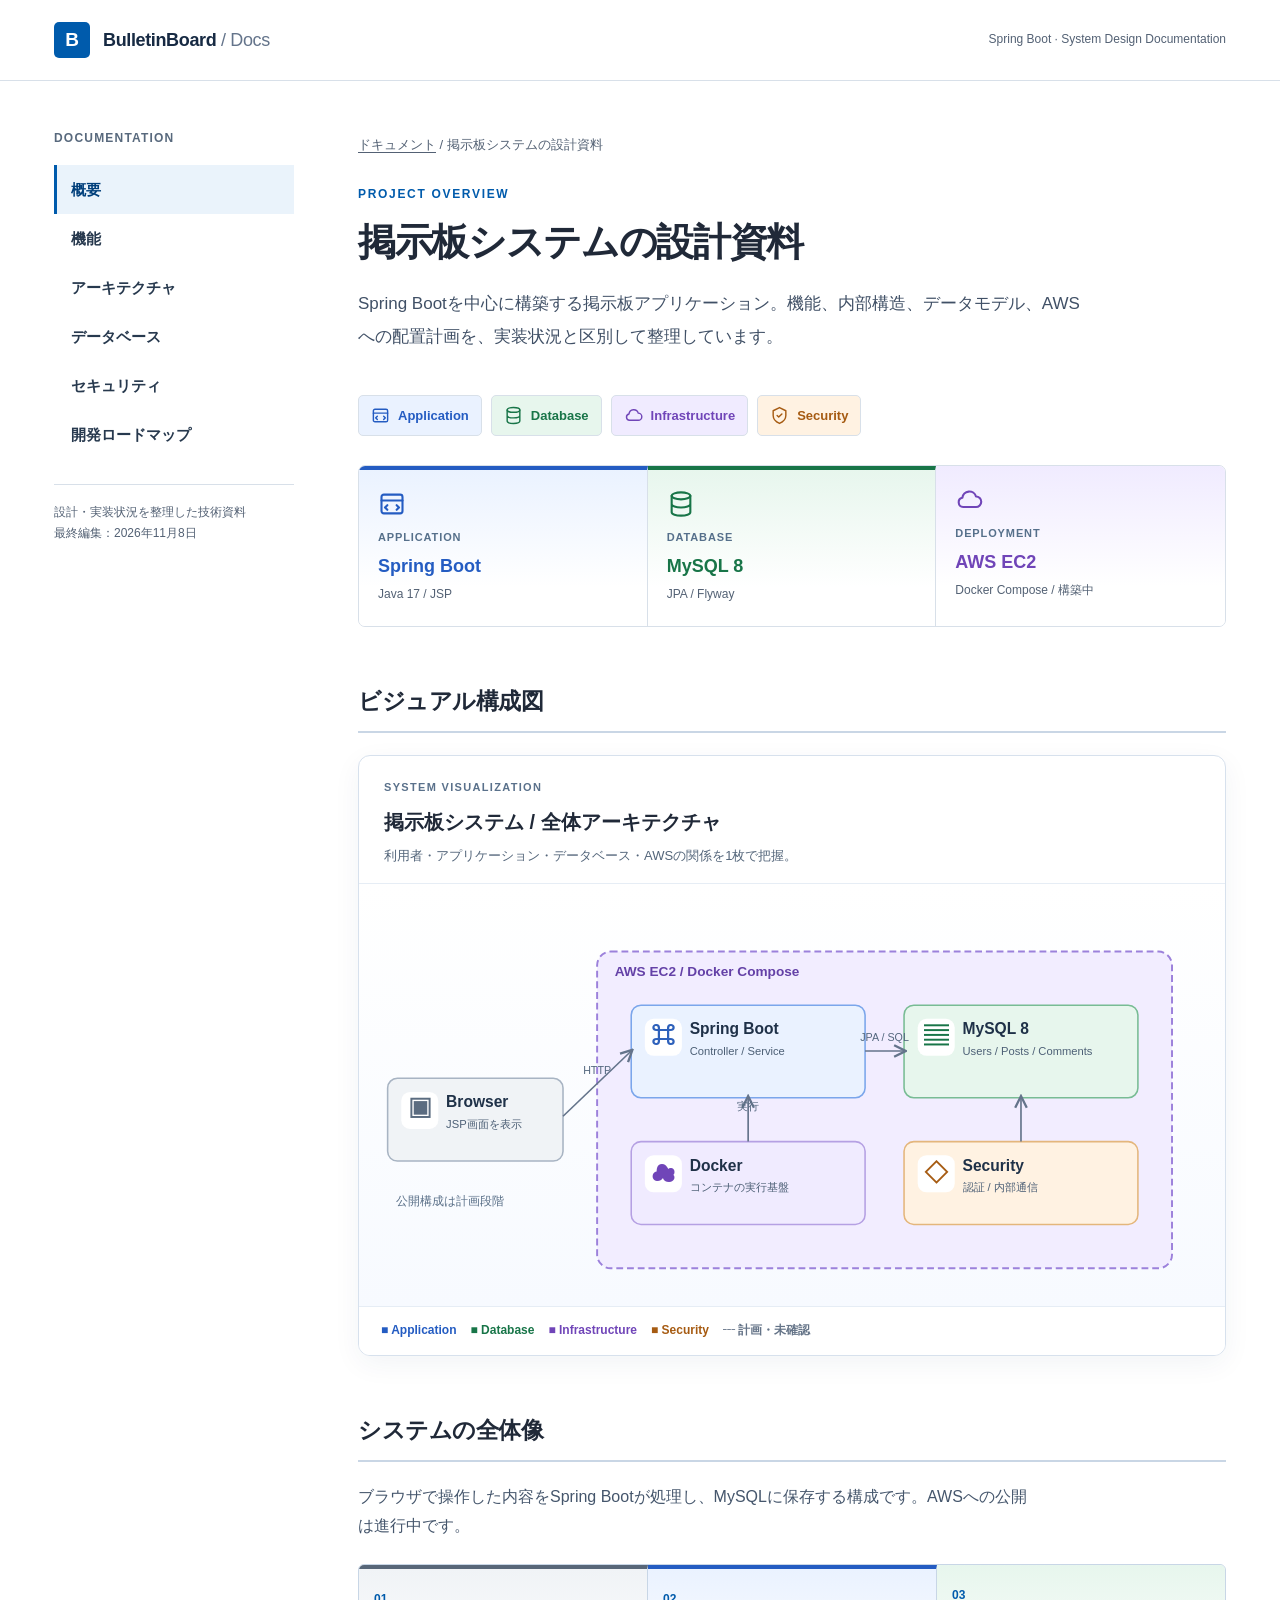
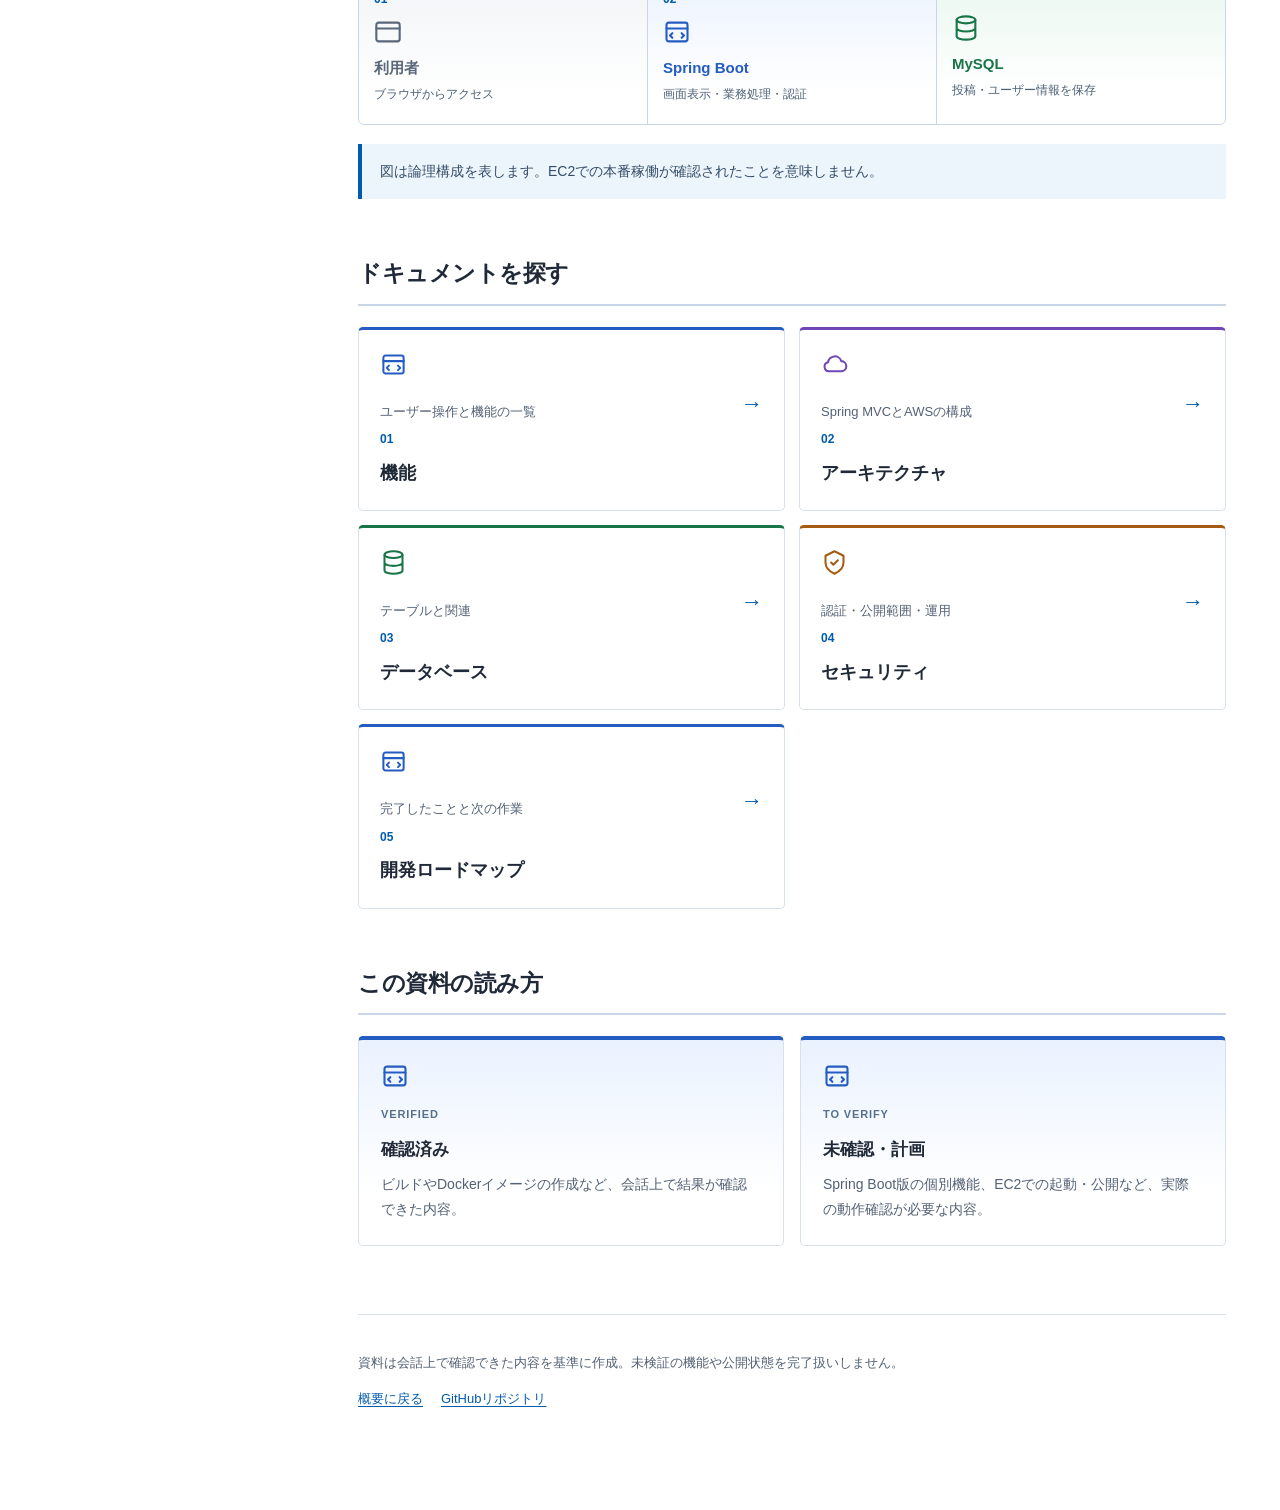
==== commit fb981a9d: "design: load updated v6 color theme" ====
--- a/index.html
+++ b/index.html
@@ -1 +1 @@
-<!doctype html><html lang="ja"><head><meta charset="utf-8"><meta name="viewport" content="width=device-width,initial-scale=1"><meta name="description" content="Spring Bootを中心に構築する掲示板アプリケーション。機能、内部構造、データモデル、AWSへの配置計画を、実装状況と区別して整理しています。"><title>掲示板システムの設計資料 | BulletinBoard Docs</title><link rel="stylesheet" href="style.css?v=5"></head><body><a class="skip" href="#main">本文へスキップ</a><header class="site-header"><div class="header-inner"><a class="site-logo" href="index.html"><span class="logo-mark" aria-hidden="true">B</span><span>BulletinBoard <span style="font-weight:400;color:#64748b">/ Docs</span></span></a><span class="header-meta">Spring Boot · System Design Documentation</span></div></header><div class="site-layout"><nav class="side-nav" aria-label="ドキュメントナビゲーション"><div class="side-heading">DOCUMENTATION</div><a href="index.html" aria-current="page">概要</a><a href="features.html">機能</a><a href="architecture.html">アーキテクチャ</a><a href="database.html">データベース</a><a href="security.html">セキュリティ</a><a href="roadmap.html">開発ロードマップ</a><div class="side-bottom">設計・実装状況を整理した技術資料<br>最終編集：2026年11月8日</div></nav><main class="content" id="main"><div class="breadcrumb"><a href="index.html">ドキュメント</a> / 掲示板システムの設計資料</div><div class="eyebrow">PROJECT OVERVIEW</div><h1>掲示板システムの設計資料</h1><p class="lead">Spring Bootを中心に構築する掲示板アプリケーション。機能、内部構造、データモデル、AWSへの配置計画を、実装状況と区別して整理しています。</p><div class="tech-legend" aria-label="技術カテゴリの色分け"><span class="legend-item tech-app"><svg class="tech-icon" viewBox="0 0 24 24" aria-hidden="true" fill="none" stroke="currentColor" stroke-width="1.8" stroke-linecap="round" stroke-linejoin="round"><rect x="3" y="4" width="18" height="16" rx="2"/><path d="M3 9h18M8 13l-2 2 2 2m8-4 2 2-2 2"/></svg>Application</span><span class="legend-item tech-db"><svg class="tech-icon" viewBox="0 0 24 24" aria-hidden="true" fill="none" stroke="currentColor" stroke-width="1.8" stroke-linecap="round" stroke-linejoin="round"><ellipse cx="12" cy="5" rx="8" ry="3"/><path d="M4 5v14c0 1.7 3.6 3 8 3s8-1.3 8-3V5M4 12c0 1.7 3.6 3 8 3s8-1.3 8-3"/></svg>Database</span><span class="legend-item tech-infra"><svg class="tech-icon" viewBox="0 0 24 24" aria-hidden="true" fill="none" stroke="currentColor" stroke-width="1.8" stroke-linecap="round" stroke-linejoin="round"><path d="M7 18a4 4 0 0 1-.7-7.9A6 6 0 0 1 18 9a4.5 4.5 0 0 1 0 9H7Z"/></svg>Infrastructure</span><span class="legend-item tech-security"><svg class="tech-icon" viewBox="0 0 24 24" aria-hidden="true" fill="none" stroke="currentColor" stroke-width="1.8" stroke-linecap="round" stroke-linejoin="round"><path d="M12 2 4 6v6c0 5 3.5 8 8 10 4.5-2 8-5 8-10V6l-8-4Z"/><path d="m9 12 2 2 4-4"/></svg>Security</span></div><div class="hero-stats"><div class="tech-app"><svg class="tech-icon" viewBox="0 0 24 24" aria-hidden="true" fill="none" stroke="currentColor" stroke-width="1.8" stroke-linecap="round" stroke-linejoin="round"><rect x="3" y="4" width="18" height="16" rx="2"/><path d="M3 9h18M8 13l-2 2 2 2m8-4 2 2-2 2"/></svg><span>APPLICATION</span><strong>Spring Boot</strong><small>Java 17 / JSP</small></div><div class="tech-db"><svg class="tech-icon" viewBox="0 0 24 24" aria-hidden="true" fill="none" stroke="currentColor" stroke-width="1.8" stroke-linecap="round" stroke-linejoin="round"><ellipse cx="12" cy="5" rx="8" ry="3"/><path d="M4 5v14c0 1.7 3.6 3 8 3s8-1.3 8-3V5M4 12c0 1.7 3.6 3 8 3s8-1.3 8-3"/></svg><span>DATABASE</span><strong>MySQL 8</strong><small>JPA / Flyway</small></div><div class="tech-infra"><svg class="tech-icon" viewBox="0 0 24 24" aria-hidden="true" fill="none" stroke="currentColor" stroke-width="1.8" stroke-linecap="round" stroke-linejoin="round"><path d="M7 18a4 4 0 0 1-.7-7.9A6 6 0 0 1 18 9a4.5 4.5 0 0 1 0 9H7Z"/></svg><span>DEPLOYMENT</span><strong>AWS EC2</strong><small>Docker Compose / 構築中</small></div></div><section class="section visual-priority"><h2>ビジュアル構成図</h2><div class="diagram-board"><div class="diagram-board-heading"><span class="diagram-kicker">SYSTEM VISUALIZATION</span><strong>掲示板システム / 全体アーキテクチャ</strong><p>利用者・アプリケーション・データベース・AWSの関係を1枚で把握。</p></div><div class="diagram-scroll"><svg class="architecture-svg" viewBox="0 0 860 410" role="img" aria-label="掲示板システム / 全体アーキテクチャ。利用者・アプリケーション・データベース・AWSの関係を1枚で把握。" xmlns="http://www.w3.org/2000/svg"><defs><marker id="arr" markerWidth="9" markerHeight="9" refX="7" refY="4.5" orient="auto"><path d="M1 1L8 4.5L1 8" fill="none" stroke="#64748b" stroke-width="1.4"/></marker></defs><g class="svg-frame infra"><rect x="230" y="55" width="590" height="325" rx="14"/><text x="248" y="80">AWS EC2 / Docker Compose</text></g><g class="svg-node browser"><rect x="15" y="185" width="180" height="85" rx="10"/><rect class="svg-icon-bg" x="29" y="199" width="38" height="38" rx="9"/><text class="svg-symbol" x="48" y="225" text-anchor="middle">▣</text><text class="svg-title" x="75" y="215">Browser</text><text class="svg-sub" x="75" y="236">JSP画面を表示</text></g><g class="svg-node app"><rect x="265" y="110" width="240" height="95" rx="10"/><rect class="svg-icon-bg" x="279" y="124" width="38" height="38" rx="9"/><text class="svg-symbol" x="298" y="150" text-anchor="middle">⌘</text><text class="svg-title" x="325" y="140">Spring Boot</text><text class="svg-sub" x="325" y="161">Controller / Service</text></g><g class="svg-node db"><rect x="545" y="110" width="240" height="95" rx="10"/><rect class="svg-icon-bg" x="559" y="124" width="38" height="38" rx="9"/><text class="svg-symbol" x="578" y="150" text-anchor="middle">▤</text><text class="svg-title" x="605" y="140">MySQL 8</text><text class="svg-sub" x="605" y="161">Users / Posts / Comments</text></g><g class="svg-node infra"><rect x="265" y="250" width="240" height="85" rx="10"/><rect class="svg-icon-bg" x="279" y="264" width="38" height="38" rx="9"/><text class="svg-symbol" x="298" y="290" text-anchor="middle">☁</text><text class="svg-title" x="325" y="280">Docker</text><text class="svg-sub" x="325" y="301">コンテナの実行基盤</text></g><g class="svg-node security"><rect x="545" y="250" width="240" height="85" rx="10"/><rect class="svg-icon-bg" x="559" y="264" width="38" height="38" rx="9"/><text class="svg-symbol" x="578" y="290" text-anchor="middle">◇</text><text class="svg-title" x="605" y="280">Security</text><text class="svg-sub" x="605" y="301">認証 / 内部通信</text></g><g class="svg-edge"><path d="M195 224 L265 157"  marker-end="url(#arr)"/><text x="230" y="180.5" text-anchor="middle">HTTP</text></g><g class="svg-edge"><path d="M505 157 L545 157"  marker-end="url(#arr)"/><text x="525" y="147" text-anchor="middle">JPA / SQL</text></g><g class="svg-edge"><path d="M385 250 L385 205"  marker-end="url(#arr)"/><text x="385" y="217.5" text-anchor="middle">実行</text></g><g class="svg-edge"><path d="M665 250 L665 205"  marker-end="url(#arr)"/></g><text class="svg-note" x="24" y="315">公開構成は計画段階</text></svg></div><div class="diagram-key"><span class="key-app">■ Application</span><span class="key-db">■ Database</span><span class="key-infra">■ Infrastructure</span><span class="key-security">■ Security</span><span class="key-plan">┄ 計画・未確認</span></div></div></section><section class="section"><h2>システムの全体像</h2><p class="section-intro">ブラウザで操作した内容をSpring Bootが処理し、MySQLに保存する構成です。AWSへの公開は進行中です。</p><div class="process" role="list"><div class="process-item tech-browser" role="listitem"><span class="num">01</span><svg class="tech-icon" viewBox="0 0 24 24" aria-hidden="true" fill="none" stroke="currentColor" stroke-width="1.8" stroke-linecap="round" stroke-linejoin="round"><rect x="2" y="4" width="20" height="16" rx="2"/><path d="M2 9h20"/></svg><strong>利用者</strong><span>ブラウザからアクセス</span></div><div class="process-item tech-app" role="listitem"><span class="num">02</span><svg class="tech-icon" viewBox="0 0 24 24" aria-hidden="true" fill="none" stroke="currentColor" stroke-width="1.8" stroke-linecap="round" stroke-linejoin="round"><rect x="3" y="4" width="18" height="16" rx="2"/><path d="M3 9h18M8 13l-2 2 2 2m8-4 2 2-2 2"/></svg><strong>Spring Boot</strong><span>画面表示・業務処理・認証</span></div><div class="process-item tech-db" role="listitem"><span class="num">03</span><svg class="tech-icon" viewBox="0 0 24 24" aria-hidden="true" fill="none" stroke="currentColor" stroke-width="1.8" stroke-linecap="round" stroke-linejoin="round"><ellipse cx="12" cy="5" rx="8" ry="3"/><path d="M4 5v14c0 1.7 3.6 3 8 3s8-1.3 8-3V5M4 12c0 1.7 3.6 3 8 3s8-1.3 8-3"/></svg><strong>MySQL</strong><span>投稿・ユーザー情報を保存</span></div></div><div class="callout">図は論理構成を表します。EC2での本番稼働が確認されたことを意味しません。</div></section><section class="section"><h2>ドキュメントを探す</h2><div class="link-grid"><a class="link-tile tech-app" href="features.html"><svg class="tech-icon" viewBox="0 0 24 24" aria-hidden="true" fill="none" stroke="currentColor" stroke-width="1.8" stroke-linecap="round" stroke-linejoin="round"><rect x="3" y="4" width="18" height="16" rx="2"/><path d="M3 9h18M8 13l-2 2 2 2m8-4 2 2-2 2"/></svg><span class="tile-index">01</span><strong>機能</strong><span>ユーザー操作と機能の一覧</span><span class="tile-arrow">→</span></a><a class="link-tile tech-infra" href="architecture.html"><svg class="tech-icon" viewBox="0 0 24 24" aria-hidden="true" fill="none" stroke="currentColor" stroke-width="1.8" stroke-linecap="round" stroke-linejoin="round"><path d="M7 18a4 4 0 0 1-.7-7.9A6 6 0 0 1 18 9a4.5 4.5 0 0 1 0 9H7Z"/></svg><span class="tile-index">02</span><strong>アーキテクチャ</strong><span>Spring MVCとAWSの構成</span><span class="tile-arrow">→</span></a><a class="link-tile tech-db" href="database.html"><svg class="tech-icon" viewBox="0 0 24 24" aria-hidden="true" fill="none" stroke="currentColor" stroke-width="1.8" stroke-linecap="round" stroke-linejoin="round"><ellipse cx="12" cy="5" rx="8" ry="3"/><path d="M4 5v14c0 1.7 3.6 3 8 3s8-1.3 8-3V5M4 12c0 1.7 3.6 3 8 3s8-1.3 8-3"/></svg><span class="tile-index">03</span><strong>データベース</strong><span>テーブルと関連</span><span class="tile-arrow">→</span></a><a class="link-tile tech-security" href="security.html"><svg class="tech-icon" viewBox="0 0 24 24" aria-hidden="true" fill="none" stroke="currentColor" stroke-width="1.8" stroke-linecap="round" stroke-linejoin="round"><path d="M12 2 4 6v6c0 5 3.5 8 8 10 4.5-2 8-5 8-10V6l-8-4Z"/><path d="m9 12 2 2 4-4"/></svg><span class="tile-index">04</span><strong>セキュリティ</strong><span>認証・公開範囲・運用</span><span class="tile-arrow">→</span></a><a class="link-tile tech-app" href="roadmap.html"><svg class="tech-icon" viewBox="0 0 24 24" aria-hidden="true" fill="none" stroke="currentColor" stroke-width="1.8" stroke-linecap="round" stroke-linejoin="round"><rect x="3" y="4" width="18" height="16" rx="2"/><path d="M3 9h18M8 13l-2 2 2 2m8-4 2 2-2 2"/></svg><span class="tile-index">05</span><strong>開発ロードマップ</strong><span>完了したことと次の作業</span><span class="tile-arrow">→</span></a></div></section><section class="section"><h2>この資料の読み方</h2><div class="split"><div class="info-card tech-app"><svg class="tech-icon" viewBox="0 0 24 24" aria-hidden="true" fill="none" stroke="currentColor" stroke-width="1.8" stroke-linecap="round" stroke-linejoin="round"><rect x="3" y="4" width="18" height="16" rx="2"/><path d="M3 9h18M8 13l-2 2 2 2m8-4 2 2-2 2"/></svg><span class="kicker">VERIFIED</span><h3>確認済み</h3><p>ビルドやDockerイメージの作成など、会話上で結果が確認できた内容。</p></div><div class="info-card tech-app"><svg class="tech-icon" viewBox="0 0 24 24" aria-hidden="true" fill="none" stroke="currentColor" stroke-width="1.8" stroke-linecap="round" stroke-linejoin="round"><rect x="3" y="4" width="18" height="16" rx="2"/><path d="M3 9h18M8 13l-2 2 2 2m8-4 2 2-2 2"/></svg><span class="kicker">TO VERIFY</span><h3>未確認・計画</h3><p>Spring Boot版の個別機能、EC2での起動・公開など、実際の動作確認が必要な内容。</p></div></div></section><footer class="site-footer"><p>資料は会話上で確認できた内容を基準に作成。未検証の機能や公開状態を完了扱いしません。</p><a href="index.html">概要に戻る</a><a href="https://github.com/hiroki0909/bulletinboard-docs">GitHubリポジトリ</a></footer></main></div></body></html>+<!doctype html><html lang="ja"><head><meta charset="utf-8"><meta name="viewport" content="width=device-width,initial-scale=1"><meta name="description" content="Spring Bootを中心に構築する掲示板アプリケーション。機能、内部構造、データモデル、AWSへの配置計画を、実装状況と区別して整理しています。"><title>掲示板システムの設計資料 | BulletinBoard Docs</title><link rel="stylesheet" href="style.css?v=6"></head><body><a class="skip" href="#main">本文へスキップ</a><header class="site-header"><div class="header-inner"><a class="site-logo" href="index.html"><span class="logo-mark" aria-hidden="true">B</span><span>BulletinBoard <span style="font-weight:400;color:#64748b">/ Docs</span></span></a><span class="header-meta">Spring Boot · System Design Documentation</span></div></header><div class="site-layout"><nav class="side-nav" aria-label="ドキュメントナビゲーション"><div class="side-heading">DOCUMENTATION</div><a href="index.html" aria-current="page">概要</a><a href="features.html">機能</a><a href="architecture.html">アーキテクチャ</a><a href="database.html">データベース</a><a href="security.html">セキュリティ</a><a href="roadmap.html">開発ロードマップ</a><div class="side-bottom">設計・実装状況を整理した技術資料<br>最終編集：2026年11月8日</div></nav><main class="content" id="main"><div class="breadcrumb"><a href="index.html">ドキュメント</a> / 掲示板システムの設計資料</div><div class="eyebrow">PROJECT OVERVIEW</div><h1>掲示板システムの設計資料</h1><p class="lead">Spring Bootを中心に構築する掲示板アプリケーション。機能、内部構造、データモデル、AWSへの配置計画を、実装状況と区別して整理しています。</p><div class="tech-legend" aria-label="技術カテゴリの色分け"><span class="legend-item tech-app"><svg class="tech-icon" viewBox="0 0 24 24" aria-hidden="true" fill="none" stroke="currentColor" stroke-width="1.8" stroke-linecap="round" stroke-linejoin="round"><rect x="3" y="4" width="18" height="16" rx="2"/><path d="M3 9h18M8 13l-2 2 2 2m8-4 2 2-2 2"/></svg>Application</span><span class="legend-item tech-db"><svg class="tech-icon" viewBox="0 0 24 24" aria-hidden="true" fill="none" stroke="currentColor" stroke-width="1.8" stroke-linecap="round" stroke-linejoin="round"><ellipse cx="12" cy="5" rx="8" ry="3"/><path d="M4 5v14c0 1.7 3.6 3 8 3s8-1.3 8-3V5M4 12c0 1.7 3.6 3 8 3s8-1.3 8-3"/></svg>Database</span><span class="legend-item tech-infra"><svg class="tech-icon" viewBox="0 0 24 24" aria-hidden="true" fill="none" stroke="currentColor" stroke-width="1.8" stroke-linecap="round" stroke-linejoin="round"><path d="M7 18a4 4 0 0 1-.7-7.9A6 6 0 0 1 18 9a4.5 4.5 0 0 1 0 9H7Z"/></svg>Infrastructure</span><span class="legend-item tech-security"><svg class="tech-icon" viewBox="0 0 24 24" aria-hidden="true" fill="none" stroke="currentColor" stroke-width="1.8" stroke-linecap="round" stroke-linejoin="round"><path d="M12 2 4 6v6c0 5 3.5 8 8 10 4.5-2 8-5 8-10V6l-8-4Z"/><path d="m9 12 2 2 4-4"/></svg>Security</span></div><div class="hero-stats"><div class="tech-app"><svg class="tech-icon" viewBox="0 0 24 24" aria-hidden="true" fill="none" stroke="currentColor" stroke-width="1.8" stroke-linecap="round" stroke-linejoin="round"><rect x="3" y="4" width="18" height="16" rx="2"/><path d="M3 9h18M8 13l-2 2 2 2m8-4 2 2-2 2"/></svg><span>APPLICATION</span><strong>Spring Boot</strong><small>Java 17 / JSP</small></div><div class="tech-db"><svg class="tech-icon" viewBox="0 0 24 24" aria-hidden="true" fill="none" stroke="currentColor" stroke-width="1.8" stroke-linecap="round" stroke-linejoin="round"><ellipse cx="12" cy="5" rx="8" ry="3"/><path d="M4 5v14c0 1.7 3.6 3 8 3s8-1.3 8-3V5M4 12c0 1.7 3.6 3 8 3s8-1.3 8-3"/></svg><span>DATABASE</span><strong>MySQL 8</strong><small>JPA / Flyway</small></div><div class="tech-infra"><svg class="tech-icon" viewBox="0 0 24 24" aria-hidden="true" fill="none" stroke="currentColor" stroke-width="1.8" stroke-linecap="round" stroke-linejoin="round"><path d="M7 18a4 4 0 0 1-.7-7.9A6 6 0 0 1 18 9a4.5 4.5 0 0 1 0 9H7Z"/></svg><span>DEPLOYMENT</span><strong>AWS EC2</strong><small>Docker Compose / 構築中</small></div></div><section class="section visual-priority"><h2>ビジュアル構成図</h2><div class="diagram-board"><div class="diagram-board-heading"><span class="diagram-kicker">SYSTEM VISUALIZATION</span><strong>掲示板システム / 全体アーキテクチャ</strong><p>利用者・アプリケーション・データベース・AWSの関係を1枚で把握。</p></div><div class="diagram-scroll"><svg class="architecture-svg" viewBox="0 0 860 410" role="img" aria-label="掲示板システム / 全体アーキテクチャ。利用者・アプリケーション・データベース・AWSの関係を1枚で把握。" xmlns="http://www.w3.org/2000/svg"><defs><marker id="arr" markerWidth="9" markerHeight="9" refX="7" refY="4.5" orient="auto"><path d="M1 1L8 4.5L1 8" fill="none" stroke="#64748b" stroke-width="1.4"/></marker></defs><g class="svg-frame infra"><rect x="230" y="55" width="590" height="325" rx="14"/><text x="248" y="80">AWS EC2 / Docker Compose</text></g><g class="svg-node browser"><rect x="15" y="185" width="180" height="85" rx="10"/><rect class="svg-icon-bg" x="29" y="199" width="38" height="38" rx="9"/><text class="svg-symbol" x="48" y="225" text-anchor="middle">▣</text><text class="svg-title" x="75" y="215">Browser</text><text class="svg-sub" x="75" y="236">JSP画面を表示</text></g><g class="svg-node app"><rect x="265" y="110" width="240" height="95" rx="10"/><rect class="svg-icon-bg" x="279" y="124" width="38" height="38" rx="9"/><text class="svg-symbol" x="298" y="150" text-anchor="middle">⌘</text><text class="svg-title" x="325" y="140">Spring Boot</text><text class="svg-sub" x="325" y="161">Controller / Service</text></g><g class="svg-node db"><rect x="545" y="110" width="240" height="95" rx="10"/><rect class="svg-icon-bg" x="559" y="124" width="38" height="38" rx="9"/><text class="svg-symbol" x="578" y="150" text-anchor="middle">▤</text><text class="svg-title" x="605" y="140">MySQL 8</text><text class="svg-sub" x="605" y="161">Users / Posts / Comments</text></g><g class="svg-node infra"><rect x="265" y="250" width="240" height="85" rx="10"/><rect class="svg-icon-bg" x="279" y="264" width="38" height="38" rx="9"/><text class="svg-symbol" x="298" y="290" text-anchor="middle">☁</text><text class="svg-title" x="325" y="280">Docker</text><text class="svg-sub" x="325" y="301">コンテナの実行基盤</text></g><g class="svg-node security"><rect x="545" y="250" width="240" height="85" rx="10"/><rect class="svg-icon-bg" x="559" y="264" width="38" height="38" rx="9"/><text class="svg-symbol" x="578" y="290" text-anchor="middle">◇</text><text class="svg-title" x="605" y="280">Security</text><text class="svg-sub" x="605" y="301">認証 / 内部通信</text></g><g class="svg-edge"><path d="M195 224 L265 157"  marker-end="url(#arr)"/><text x="230" y="180.5" text-anchor="middle">HTTP</text></g><g class="svg-edge"><path d="M505 157 L545 157"  marker-end="url(#arr)"/><text x="525" y="147" text-anchor="middle">JPA / SQL</text></g><g class="svg-edge"><path d="M385 250 L385 205"  marker-end="url(#arr)"/><text x="385" y="217.5" text-anchor="middle">実行</text></g><g class="svg-edge"><path d="M665 250 L665 205"  marker-end="url(#arr)"/></g><text class="svg-note" x="24" y="315">公開構成は計画段階</text></svg></div><div class="diagram-key"><span class="key-app">■ Application</span><span class="key-db">■ Database</span><span class="key-infra">■ Infrastructure</span><span class="key-security">■ Security</span><span class="key-plan">┄ 計画・未確認</span></div></div></section><section class="section"><h2>システムの全体像</h2><p class="section-intro">ブラウザで操作した内容をSpring Bootが処理し、MySQLに保存する構成です。AWSへの公開は進行中です。</p><div class="process" role="list"><div class="process-item tech-browser" role="listitem"><span class="num">01</span><svg class="tech-icon" viewBox="0 0 24 24" aria-hidden="true" fill="none" stroke="currentColor" stroke-width="1.8" stroke-linecap="round" stroke-linejoin="round"><rect x="2" y="4" width="20" height="16" rx="2"/><path d="M2 9h20"/></svg><strong>利用者</strong><span>ブラウザからアクセス</span></div><div class="process-item tech-app" role="listitem"><span class="num">02</span><svg class="tech-icon" viewBox="0 0 24 24" aria-hidden="true" fill="none" stroke="currentColor" stroke-width="1.8" stroke-linecap="round" stroke-linejoin="round"><rect x="3" y="4" width="18" height="16" rx="2"/><path d="M3 9h18M8 13l-2 2 2 2m8-4 2 2-2 2"/></svg><strong>Spring Boot</strong><span>画面表示・業務処理・認証</span></div><div class="process-item tech-db" role="listitem"><span class="num">03</span><svg class="tech-icon" viewBox="0 0 24 24" aria-hidden="true" fill="none" stroke="currentColor" stroke-width="1.8" stroke-linecap="round" stroke-linejoin="round"><ellipse cx="12" cy="5" rx="8" ry="3"/><path d="M4 5v14c0 1.7 3.6 3 8 3s8-1.3 8-3V5M4 12c0 1.7 3.6 3 8 3s8-1.3 8-3"/></svg><strong>MySQL</strong><span>投稿・ユーザー情報を保存</span></div></div><div class="callout">図は論理構成を表します。EC2での本番稼働が確認されたことを意味しません。</div></section><section class="section"><h2>ドキュメントを探す</h2><div class="link-grid"><a class="link-tile tech-app" href="features.html"><svg class="tech-icon" viewBox="0 0 24 24" aria-hidden="true" fill="none" stroke="currentColor" stroke-width="1.8" stroke-linecap="round" stroke-linejoin="round"><rect x="3" y="4" width="18" height="16" rx="2"/><path d="M3 9h18M8 13l-2 2 2 2m8-4 2 2-2 2"/></svg><span class="tile-index">01</span><strong>機能</strong><span>ユーザー操作と機能の一覧</span><span class="tile-arrow">→</span></a><a class="link-tile tech-infra" href="architecture.html"><svg class="tech-icon" viewBox="0 0 24 24" aria-hidden="true" fill="none" stroke="currentColor" stroke-width="1.8" stroke-linecap="round" stroke-linejoin="round"><path d="M7 18a4 4 0 0 1-.7-7.9A6 6 0 0 1 18 9a4.5 4.5 0 0 1 0 9H7Z"/></svg><span class="tile-index">02</span><strong>アーキテクチャ</strong><span>Spring MVCとAWSの構成</span><span class="tile-arrow">→</span></a><a class="link-tile tech-db" href="database.html"><svg class="tech-icon" viewBox="0 0 24 24" aria-hidden="true" fill="none" stroke="currentColor" stroke-width="1.8" stroke-linecap="round" stroke-linejoin="round"><ellipse cx="12" cy="5" rx="8" ry="3"/><path d="M4 5v14c0 1.7 3.6 3 8 3s8-1.3 8-3V5M4 12c0 1.7 3.6 3 8 3s8-1.3 8-3"/></svg><span class="tile-index">03</span><strong>データベース</strong><span>テーブルと関連</span><span class="tile-arrow">→</span></a><a class="link-tile tech-security" href="security.html"><svg class="tech-icon" viewBox="0 0 24 24" aria-hidden="true" fill="none" stroke="currentColor" stroke-width="1.8" stroke-linecap="round" stroke-linejoin="round"><path d="M12 2 4 6v6c0 5 3.5 8 8 10 4.5-2 8-5 8-10V6l-8-4Z"/><path d="m9 12 2 2 4-4"/></svg><span class="tile-index">04</span><strong>セキュリティ</strong><span>認証・公開範囲・運用</span><span class="tile-arrow">→</span></a><a class="link-tile tech-app" href="roadmap.html"><svg class="tech-icon" viewBox="0 0 24 24" aria-hidden="true" fill="none" stroke="currentColor" stroke-width="1.8" stroke-linecap="round" stroke-linejoin="round"><rect x="3" y="4" width="18" height="16" rx="2"/><path d="M3 9h18M8 13l-2 2 2 2m8-4 2 2-2 2"/></svg><span class="tile-index">05</span><strong>開発ロードマップ</strong><span>完了したことと次の作業</span><span class="tile-arrow">→</span></a></div></section><section class="section"><h2>この資料の読み方</h2><div class="split"><div class="info-card tech-app"><svg class="tech-icon" viewBox="0 0 24 24" aria-hidden="true" fill="none" stroke="currentColor" stroke-width="1.8" stroke-linecap="round" stroke-linejoin="round"><rect x="3" y="4" width="18" height="16" rx="2"/><path d="M3 9h18M8 13l-2 2 2 2m8-4 2 2-2 2"/></svg><span class="kicker">VERIFIED</span><h3>確認済み</h3><p>ビルドやDockerイメージの作成など、会話上で結果が確認できた内容。</p></div><div class="info-card tech-app"><svg class="tech-icon" viewBox="0 0 24 24" aria-hidden="true" fill="none" stroke="currentColor" stroke-width="1.8" stroke-linecap="round" stroke-linejoin="round"><rect x="3" y="4" width="18" height="16" rx="2"/><path d="M3 9h18M8 13l-2 2 2 2m8-4 2 2-2 2"/></svg><span class="kicker">TO VERIFY</span><h3>未確認・計画</h3><p>Spring Boot版の個別機能、EC2での起動・公開など、実際の動作確認が必要な内容。</p></div></div></section><footer class="site-footer"><p>資料は会話上で確認できた内容を基準に作成。未検証の機能や公開状態を完了扱いしません。</p><a href="index.html">概要に戻る</a><a href="https://github.com/hiroki0909/bulletinboard-docs">GitHubリポジトリ</a></footer></main></div></body></html>
--- a/style.css
+++ b/style.css
@@ -7,3 +7,37 @@
 
 /* Technology color system and iconography */
 :root{--app:#245cc2;--app-bg:#eaf2ff;--db:#187548;--db-bg:#e7f6ed;--infra:#7045b8;--infra-bg:#f0ebff;--security:#a65b12;--security-bg:#fff2e2;--neutral:#586779;--neutral-bg:#f0f3f6}.tech-icon{width:28px;height:28px;flex:0 0 28px;display:block}.tech-app,.tech-post{--tech:var(--app);--tech-bg:var(--app-bg)}.tech-db{--tech:var(--db);--tech-bg:var(--db-bg)}.tech-infra{--tech:var(--infra);--tech-bg:var(--infra-bg)}.tech-security{--tech:var(--security);--tech-bg:var(--security-bg)}.tech-browser{--tech:var(--neutral);--tech-bg:var(--neutral-bg)}.tech-legend{display:flex;flex-wrap:wrap;gap:9px;margin:22px 0 29px}.legend-item{display:inline-flex;align-items:center;gap:8px;padding:8px 12px;border-radius:5px;background:var(--tech-bg);color:var(--tech);font-weight:750;font-size:13px;border:1px solid #d8e0e9}.legend-item .tech-icon{width:19px;height:19px;flex-basis:19px}.hero-stats>div{border-top:4px solid var(--tech,var(--border));background:linear-gradient(180deg,var(--tech-bg,#fff),#fff 75%)}.hero-stats .tech-icon{color:var(--tech);margin-bottom:5px}.hero-stats strong{color:var(--tech)}.process-item{border-top:4px solid var(--tech,var(--border));background:linear-gradient(180deg,var(--tech-bg,#fff),#fff 80%)}.process-item .tech-icon{color:var(--tech);margin-bottom:4px}.process-item strong{color:var(--tech,var(--text))}.infra-services>div{border-top:4px solid var(--tech,var(--border));background:var(--tech-bg,#f8fbfe)}.infra-services .tech-icon{color:var(--tech);margin:2px 0 5px}.infra-services strong{color:var(--tech)}.entity-table{border-top:4px solid var(--db)}.entity-title{background:var(--db-bg);color:var(--db)}.entity-title .tech-icon{display:inline-block;vertical-align:middle;width:19px;height:19px;margin-right:5px;color:var(--db)}.zone{border-top:4px solid var(--tech,var(--border));background:var(--tech-bg,#fff)}.zone .tech-icon{color:var(--tech)}.zone strong{color:var(--tech)}.feature-row .tech-icon{color:var(--tech,var(--app));margin-top:2px}.feature-row .feature-number{display:none}.feature-row>div{flex:1}.info-card{border-top:4px solid var(--tech,var(--border));background:linear-gradient(180deg,var(--tech-bg,#fff),#fff 75%)}.info-card .tech-icon{color:var(--tech);margin-bottom:9px}.link-tile{border-top:3px solid var(--tech,var(--border))}.link-tile .tech-icon{color:var(--tech);width:27px;height:27px}.timeline-index{border-color:var(--tech,#a5c2df);background:var(--tech-bg,#eaf3fc);color:var(--tech,#005bac)}@media(max-width:720px){.tech-legend{gap:6px}.legend-item{font-size:12px;padding:6px 9px}.process-item{min-width:165px}}
+
+/* Connected architecture diagrams: self-contained, responsive, technology-coded SVG */
+.diagram-board{border:1px solid #d7e1ed;border-radius:12px;background:#fff;margin:22px 0 30px;overflow:hidden;box-shadow:0 8px 28px rgba(25,51,82,.055)}
+.diagram-board-heading{padding:22px 25px 16px;border-bottom:1px solid #e6edf5}
+.diagram-kicker{font-size:11px;color:#5a718b;font-weight:800;letter-spacing:.12em;display:block;margin-bottom:6px}
+.diagram-board-heading strong{font-size:20px;display:block}
+.diagram-board-heading p{font-size:13px;color:#53657a;margin:4px 0 0}
+.diagram-scroll{overflow-x:auto;padding:14px 14px 8px;background:linear-gradient(180deg,#fff,#f7faff)}
+.diagram-scroll:focus-visible{outline:3px solid #e89d16;outline-offset:-3px}
+.architecture-svg{width:100%;height:auto;min-width:650px;display:block;font-family:-apple-system,BlinkMacSystemFont,"Noto Sans JP",sans-serif}
+.svg-frame rect{fill:#f2edff;stroke:#9c81db;stroke-width:2;stroke-dasharray:7 4}
+.svg-frame text{fill:#6441a7;font-size:14px;font-weight:800}
+.svg-frame.docker rect{fill:#fff;stroke:#b6a4df;stroke-width:1.5;stroke-dasharray:5 5}
+.svg-node rect:first-child{stroke-width:1.6}
+.svg-node.app rect:first-child{fill:#eaf2ff;stroke:#7ba6eb}
+.svg-node.db rect:first-child{fill:#e7f6ed;stroke:#78bc94}
+.svg-node.infra rect:first-child{fill:#f0ebff;stroke:#b5a0e3}
+.svg-node.security rect:first-child{fill:#fff2e2;stroke:#e4b67c}
+.svg-node.browser rect:first-child{fill:#f0f3f6;stroke:#a8b4c3}
+.svg-icon-bg{fill:#fff;stroke:none!important}
+.svg-symbol{font-size:25px;font-weight:800;fill:#2e61bb}
+.svg-node.db .svg-symbol{fill:#187548}
+.svg-node.infra .svg-symbol{fill:#7045b8}
+.svg-node.security .svg-symbol{fill:#a65b12}
+.svg-node.browser .svg-symbol{fill:#5b6c80}
+.svg-title{font-size:16px;font-weight:800;fill:#1f3148}
+.svg-sub{font-size:11.5px;fill:#4d6076}
+.svg-edge path{stroke:#64748b;stroke-width:1.7;fill:none}
+.svg-edge text{font-size:11px;fill:#53677e}
+.svg-return{stroke:#8195ad;stroke-width:1.6;fill:none;stroke-dasharray:5 5}
+.svg-note{font-size:12px;fill:#586e87}
+.diagram-key{display:flex;flex-wrap:wrap;gap:14px;padding:13px 22px;background:#fff;border-top:1px solid #e6edf5;font-size:12px;font-weight:700}
+.key-app{color:#245cc2}.key-db{color:#187548}.key-infra{color:#7045b8}.key-security{color:#a65b12}.key-plan{color:#657488}
+@media(max-width:720px){.diagram-board-heading{padding:16px}.diagram-scroll{padding:8px}.architecture-svg{min-width:610px}.diagram-key{gap:9px;padding:12px;font-size:11px}}
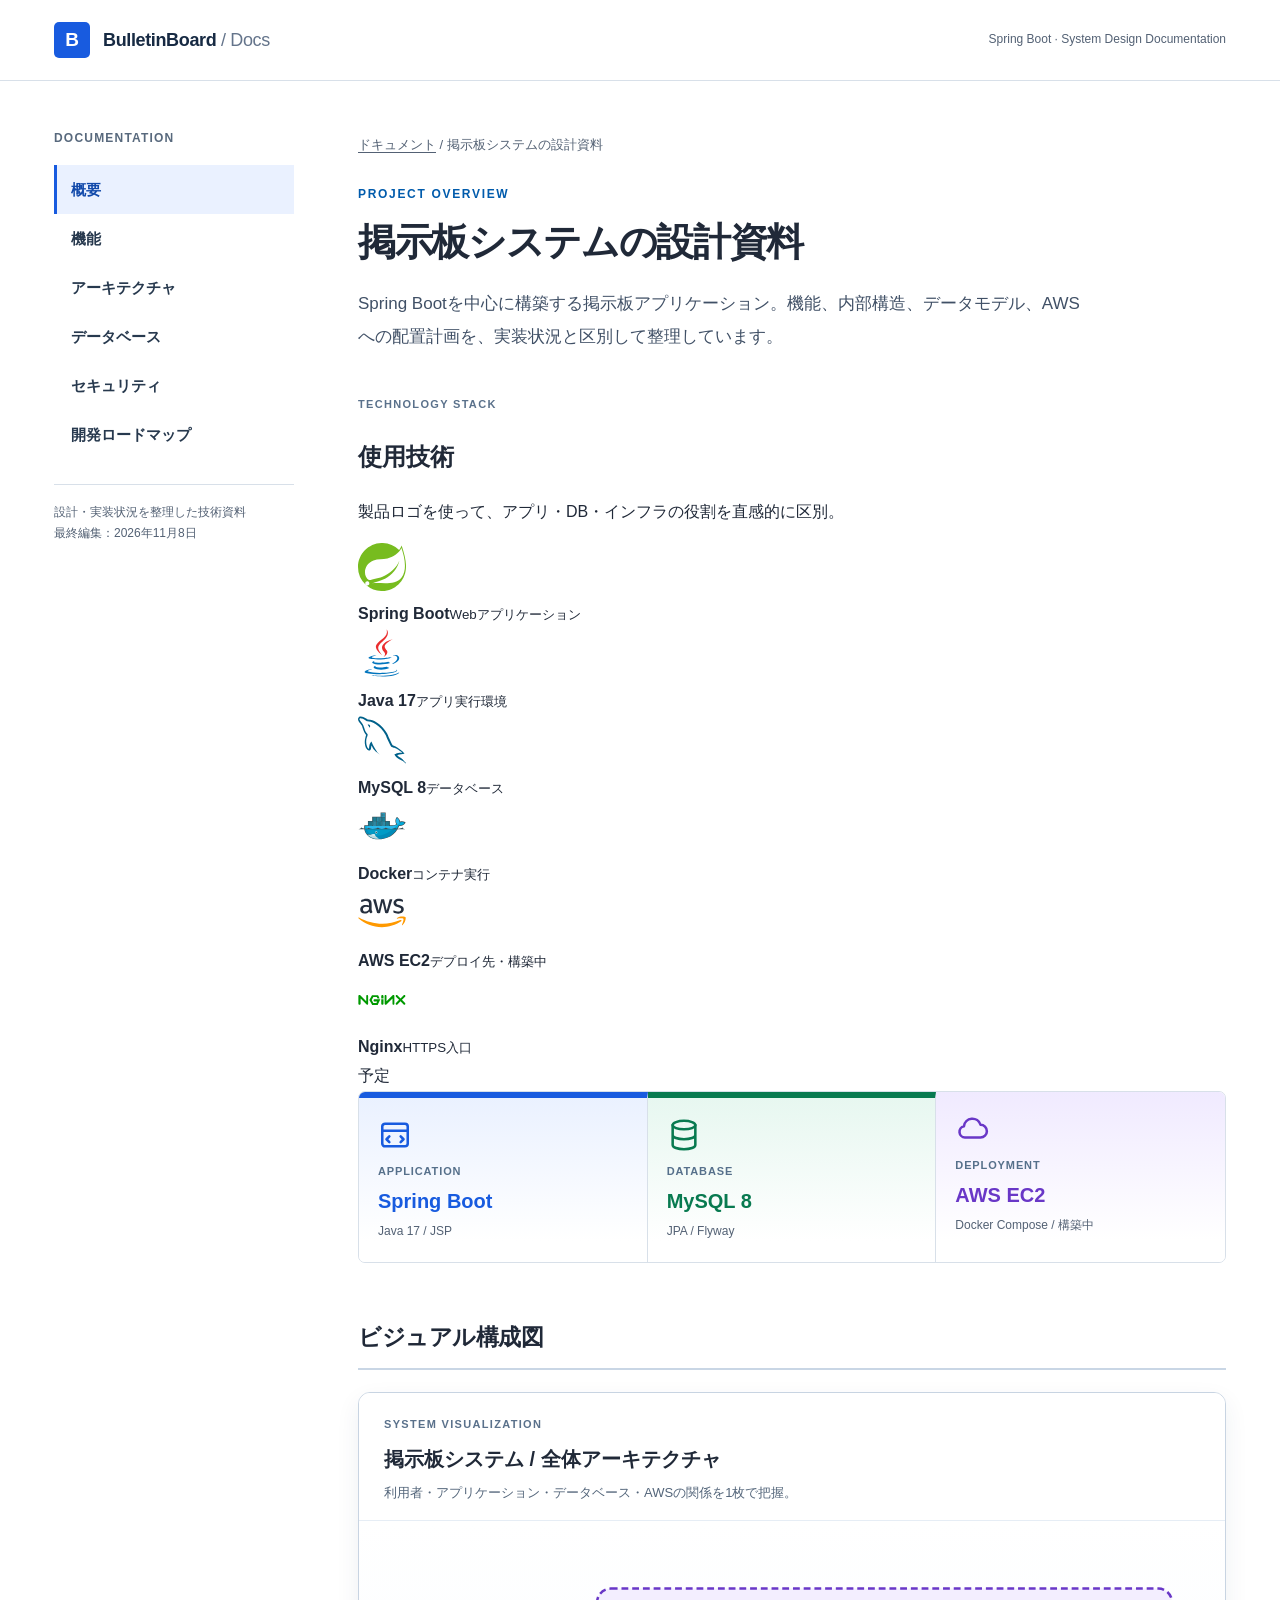
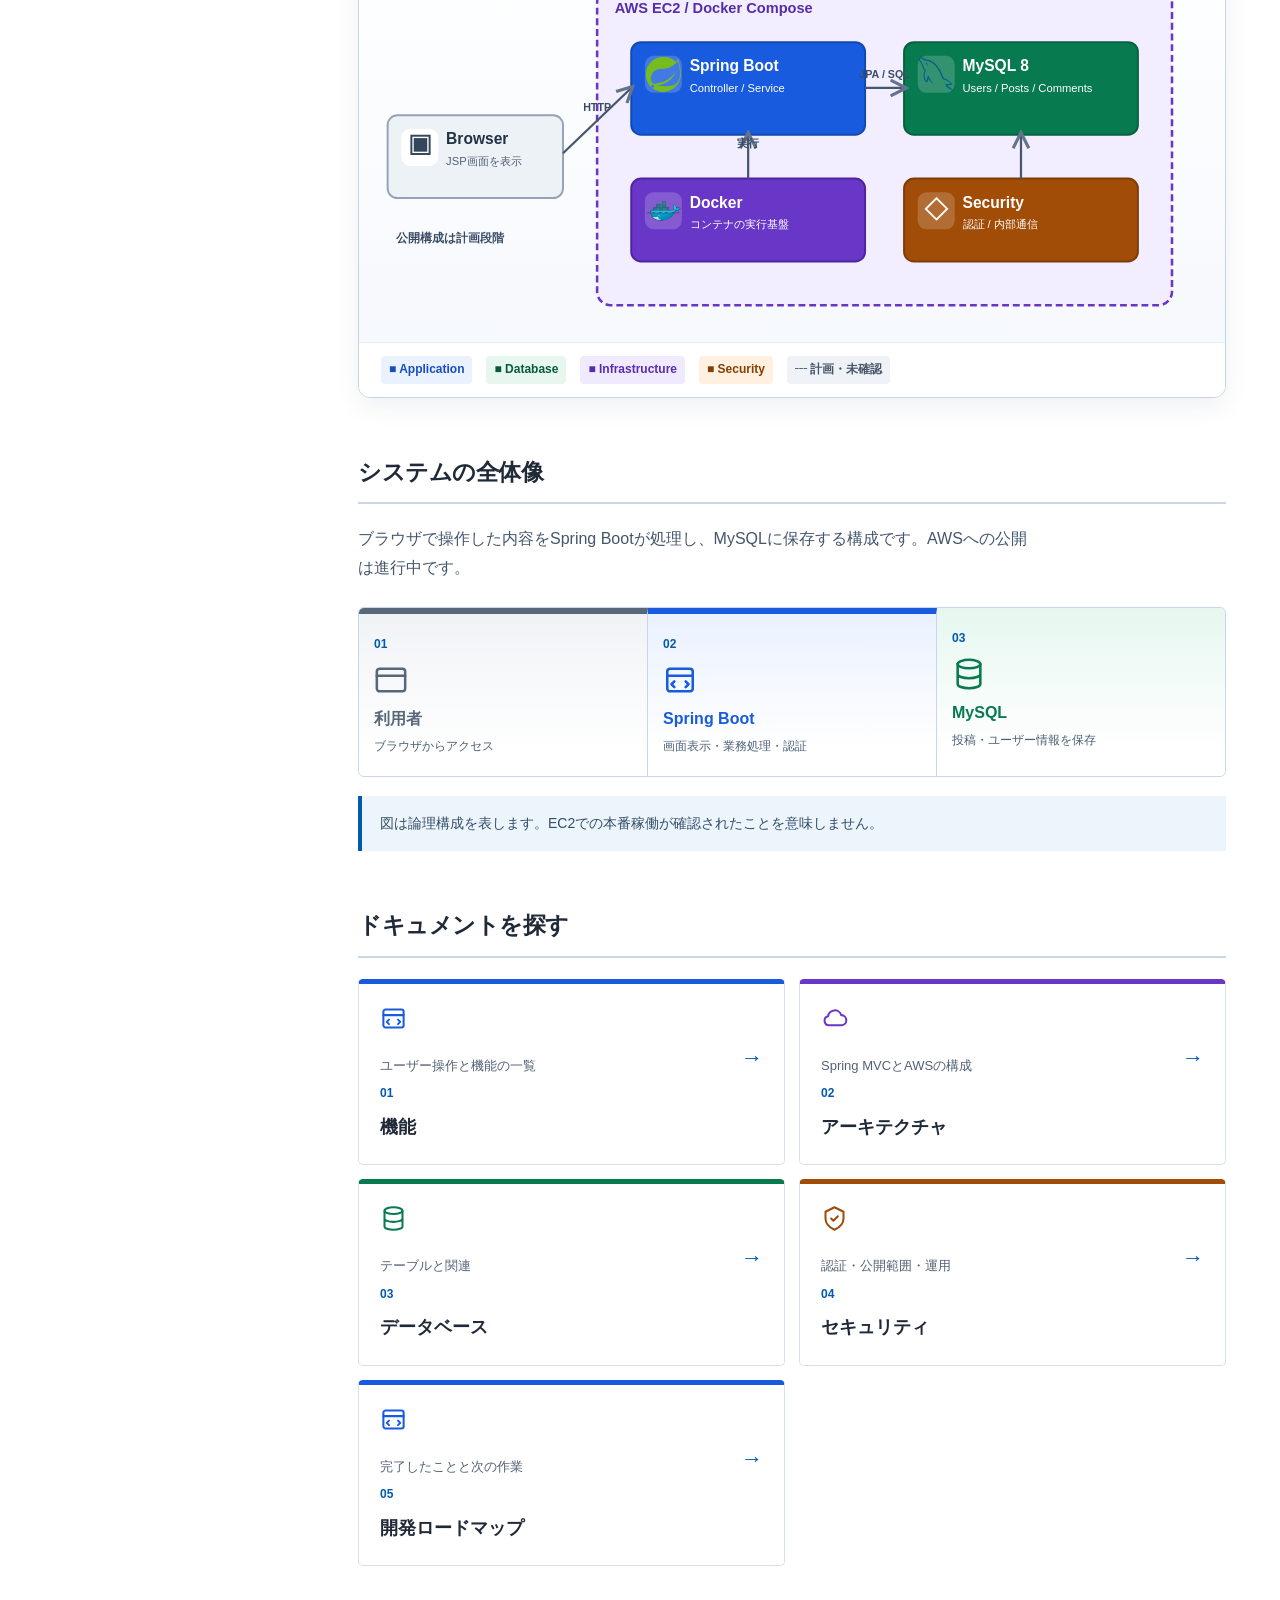
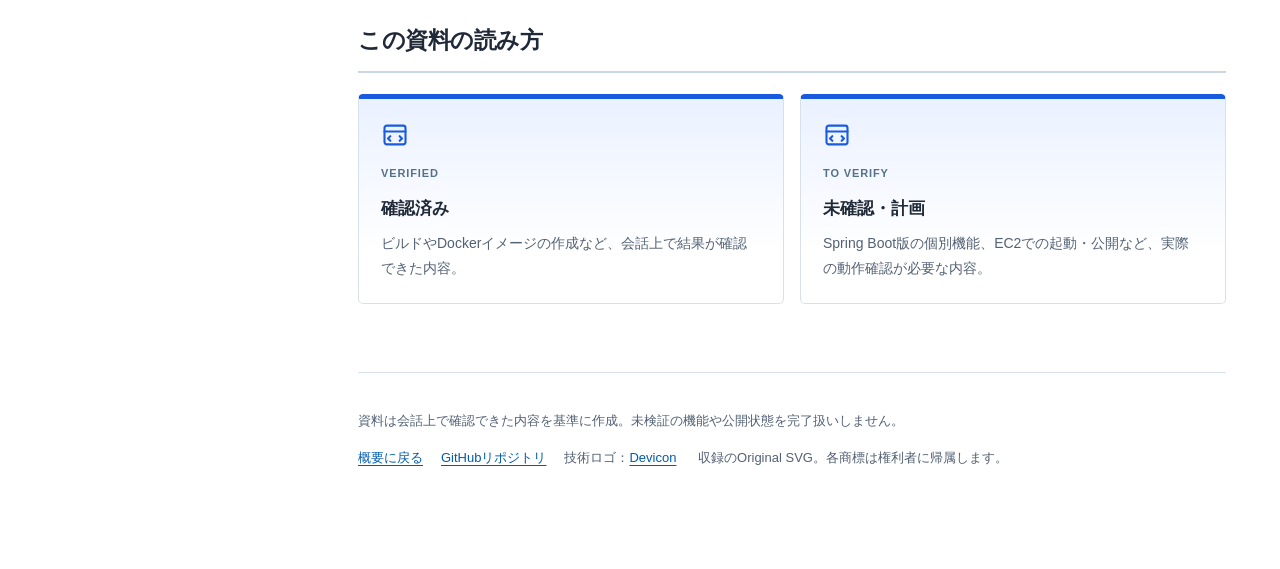
==== commit 3d4cf661: "design: replace abstract diagrams with original brand SVGs and restore light palette" ====
--- a/index.html
+++ b/index.html
@@ -1 +1 @@
-<!doctype html><html lang="ja"><head><meta charset="utf-8"><meta name="viewport" content="width=device-width,initial-scale=1"><meta name="description" content="Spring Bootを中心に構築する掲示板アプリケーション。機能、内部構造、データモデル、AWSへの配置計画を、実装状況と区別して整理しています。"><title>掲示板システムの設計資料 | BulletinBoard Docs</title><link rel="stylesheet" href="style.css?v=6"></head><body><a class="skip" href="#main">本文へスキップ</a><header class="site-header"><div class="header-inner"><a class="site-logo" href="index.html"><span class="logo-mark" aria-hidden="true">B</span><span>BulletinBoard <span style="font-weight:400;color:#64748b">/ Docs</span></span></a><span class="header-meta">Spring Boot · System Design Documentation</span></div></header><div class="site-layout"><nav class="side-nav" aria-label="ドキュメントナビゲーション"><div class="side-heading">DOCUMENTATION</div><a href="index.html" aria-current="page">概要</a><a href="features.html">機能</a><a href="architecture.html">アーキテクチャ</a><a href="database.html">データベース</a><a href="security.html">セキュリティ</a><a href="roadmap.html">開発ロードマップ</a><div class="side-bottom">設計・実装状況を整理した技術資料<br>最終編集：2026年11月8日</div></nav><main class="content" id="main"><div class="breadcrumb"><a href="index.html">ドキュメント</a> / 掲示板システムの設計資料</div><div class="eyebrow">PROJECT OVERVIEW</div><h1>掲示板システムの設計資料</h1><p class="lead">Spring Bootを中心に構築する掲示板アプリケーション。機能、内部構造、データモデル、AWSへの配置計画を、実装状況と区別して整理しています。</p><div class="tech-legend" aria-label="技術カテゴリの色分け"><span class="legend-item tech-app"><svg class="tech-icon" viewBox="0 0 24 24" aria-hidden="true" fill="none" stroke="currentColor" stroke-width="1.8" stroke-linecap="round" stroke-linejoin="round"><rect x="3" y="4" width="18" height="16" rx="2"/><path d="M3 9h18M8 13l-2 2 2 2m8-4 2 2-2 2"/></svg>Application</span><span class="legend-item tech-db"><svg class="tech-icon" viewBox="0 0 24 24" aria-hidden="true" fill="none" stroke="currentColor" stroke-width="1.8" stroke-linecap="round" stroke-linejoin="round"><ellipse cx="12" cy="5" rx="8" ry="3"/><path d="M4 5v14c0 1.7 3.6 3 8 3s8-1.3 8-3V5M4 12c0 1.7 3.6 3 8 3s8-1.3 8-3"/></svg>Database</span><span class="legend-item tech-infra"><svg class="tech-icon" viewBox="0 0 24 24" aria-hidden="true" fill="none" stroke="currentColor" stroke-width="1.8" stroke-linecap="round" stroke-linejoin="round"><path d="M7 18a4 4 0 0 1-.7-7.9A6 6 0 0 1 18 9a4.5 4.5 0 0 1 0 9H7Z"/></svg>Infrastructure</span><span class="legend-item tech-security"><svg class="tech-icon" viewBox="0 0 24 24" aria-hidden="true" fill="none" stroke="currentColor" stroke-width="1.8" stroke-linecap="round" stroke-linejoin="round"><path d="M12 2 4 6v6c0 5 3.5 8 8 10 4.5-2 8-5 8-10V6l-8-4Z"/><path d="m9 12 2 2 4-4"/></svg>Security</span></div><div class="hero-stats"><div class="tech-app"><svg class="tech-icon" viewBox="0 0 24 24" aria-hidden="true" fill="none" stroke="currentColor" stroke-width="1.8" stroke-linecap="round" stroke-linejoin="round"><rect x="3" y="4" width="18" height="16" rx="2"/><path d="M3 9h18M8 13l-2 2 2 2m8-4 2 2-2 2"/></svg><span>APPLICATION</span><strong>Spring Boot</strong><small>Java 17 / JSP</small></div><div class="tech-db"><svg class="tech-icon" viewBox="0 0 24 24" aria-hidden="true" fill="none" stroke="currentColor" stroke-width="1.8" stroke-linecap="round" stroke-linejoin="round"><ellipse cx="12" cy="5" rx="8" ry="3"/><path d="M4 5v14c0 1.7 3.6 3 8 3s8-1.3 8-3V5M4 12c0 1.7 3.6 3 8 3s8-1.3 8-3"/></svg><span>DATABASE</span><strong>MySQL 8</strong><small>JPA / Flyway</small></div><div class="tech-infra"><svg class="tech-icon" viewBox="0 0 24 24" aria-hidden="true" fill="none" stroke="currentColor" stroke-width="1.8" stroke-linecap="round" stroke-linejoin="round"><path d="M7 18a4 4 0 0 1-.7-7.9A6 6 0 0 1 18 9a4.5 4.5 0 0 1 0 9H7Z"/></svg><span>DEPLOYMENT</span><strong>AWS EC2</strong><small>Docker Compose / 構築中</small></div></div><section class="section visual-priority"><h2>ビジュアル構成図</h2><div class="diagram-board"><div class="diagram-board-heading"><span class="diagram-kicker">SYSTEM VISUALIZATION</span><strong>掲示板システム / 全体アーキテクチャ</strong><p>利用者・アプリケーション・データベース・AWSの関係を1枚で把握。</p></div><div class="diagram-scroll"><svg class="architecture-svg" viewBox="0 0 860 410" role="img" aria-label="掲示板システム / 全体アーキテクチャ。利用者・アプリケーション・データベース・AWSの関係を1枚で把握。" xmlns="http://www.w3.org/2000/svg"><defs><marker id="arr" markerWidth="9" markerHeight="9" refX="7" refY="4.5" orient="auto"><path d="M1 1L8 4.5L1 8" fill="none" stroke="#64748b" stroke-width="1.4"/></marker></defs><g class="svg-frame infra"><rect x="230" y="55" width="590" height="325" rx="14"/><text x="248" y="80">AWS EC2 / Docker Compose</text></g><g class="svg-node browser"><rect x="15" y="185" width="180" height="85" rx="10"/><rect class="svg-icon-bg" x="29" y="199" width="38" height="38" rx="9"/><text class="svg-symbol" x="48" y="225" text-anchor="middle">▣</text><text class="svg-title" x="75" y="215">Browser</text><text class="svg-sub" x="75" y="236">JSP画面を表示</text></g><g class="svg-node app"><rect x="265" y="110" width="240" height="95" rx="10"/><rect class="svg-icon-bg" x="279" y="124" width="38" height="38" rx="9"/><text class="svg-symbol" x="298" y="150" text-anchor="middle">⌘</text><text class="svg-title" x="325" y="140">Spring Boot</text><text class="svg-sub" x="325" y="161">Controller / Service</text></g><g class="svg-node db"><rect x="545" y="110" width="240" height="95" rx="10"/><rect class="svg-icon-bg" x="559" y="124" width="38" height="38" rx="9"/><text class="svg-symbol" x="578" y="150" text-anchor="middle">▤</text><text class="svg-title" x="605" y="140">MySQL 8</text><text class="svg-sub" x="605" y="161">Users / Posts / Comments</text></g><g class="svg-node infra"><rect x="265" y="250" width="240" height="85" rx="10"/><rect class="svg-icon-bg" x="279" y="264" width="38" height="38" rx="9"/><text class="svg-symbol" x="298" y="290" text-anchor="middle">☁</text><text class="svg-title" x="325" y="280">Docker</text><text class="svg-sub" x="325" y="301">コンテナの実行基盤</text></g><g class="svg-node security"><rect x="545" y="250" width="240" height="85" rx="10"/><rect class="svg-icon-bg" x="559" y="264" width="38" height="38" rx="9"/><text class="svg-symbol" x="578" y="290" text-anchor="middle">◇</text><text class="svg-title" x="605" y="280">Security</text><text class="svg-sub" x="605" y="301">認証 / 内部通信</text></g><g class="svg-edge"><path d="M195 224 L265 157"  marker-end="url(#arr)"/><text x="230" y="180.5" text-anchor="middle">HTTP</text></g><g class="svg-edge"><path d="M505 157 L545 157"  marker-end="url(#arr)"/><text x="525" y="147" text-anchor="middle">JPA / SQL</text></g><g class="svg-edge"><path d="M385 250 L385 205"  marker-end="url(#arr)"/><text x="385" y="217.5" text-anchor="middle">実行</text></g><g class="svg-edge"><path d="M665 250 L665 205"  marker-end="url(#arr)"/></g><text class="svg-note" x="24" y="315">公開構成は計画段階</text></svg></div><div class="diagram-key"><span class="key-app">■ Application</span><span class="key-db">■ Database</span><span class="key-infra">■ Infrastructure</span><span class="key-security">■ Security</span><span class="key-plan">┄ 計画・未確認</span></div></div></section><section class="section"><h2>システムの全体像</h2><p class="section-intro">ブラウザで操作した内容をSpring Bootが処理し、MySQLに保存する構成です。AWSへの公開は進行中です。</p><div class="process" role="list"><div class="process-item tech-browser" role="listitem"><span class="num">01</span><svg class="tech-icon" viewBox="0 0 24 24" aria-hidden="true" fill="none" stroke="currentColor" stroke-width="1.8" stroke-linecap="round" stroke-linejoin="round"><rect x="2" y="4" width="20" height="16" rx="2"/><path d="M2 9h20"/></svg><strong>利用者</strong><span>ブラウザからアクセス</span></div><div class="process-item tech-app" role="listitem"><span class="num">02</span><svg class="tech-icon" viewBox="0 0 24 24" aria-hidden="true" fill="none" stroke="currentColor" stroke-width="1.8" stroke-linecap="round" stroke-linejoin="round"><rect x="3" y="4" width="18" height="16" rx="2"/><path d="M3 9h18M8 13l-2 2 2 2m8-4 2 2-2 2"/></svg><strong>Spring Boot</strong><span>画面表示・業務処理・認証</span></div><div class="process-item tech-db" role="listitem"><span class="num">03</span><svg class="tech-icon" viewBox="0 0 24 24" aria-hidden="true" fill="none" stroke="currentColor" stroke-width="1.8" stroke-linecap="round" stroke-linejoin="round"><ellipse cx="12" cy="5" rx="8" ry="3"/><path d="M4 5v14c0 1.7 3.6 3 8 3s8-1.3 8-3V5M4 12c0 1.7 3.6 3 8 3s8-1.3 8-3"/></svg><strong>MySQL</strong><span>投稿・ユーザー情報を保存</span></div></div><div class="callout">図は論理構成を表します。EC2での本番稼働が確認されたことを意味しません。</div></section><section class="section"><h2>ドキュメントを探す</h2><div class="link-grid"><a class="link-tile tech-app" href="features.html"><svg class="tech-icon" viewBox="0 0 24 24" aria-hidden="true" fill="none" stroke="currentColor" stroke-width="1.8" stroke-linecap="round" stroke-linejoin="round"><rect x="3" y="4" width="18" height="16" rx="2"/><path d="M3 9h18M8 13l-2 2 2 2m8-4 2 2-2 2"/></svg><span class="tile-index">01</span><strong>機能</strong><span>ユーザー操作と機能の一覧</span><span class="tile-arrow">→</span></a><a class="link-tile tech-infra" href="architecture.html"><svg class="tech-icon" viewBox="0 0 24 24" aria-hidden="true" fill="none" stroke="currentColor" stroke-width="1.8" stroke-linecap="round" stroke-linejoin="round"><path d="M7 18a4 4 0 0 1-.7-7.9A6 6 0 0 1 18 9a4.5 4.5 0 0 1 0 9H7Z"/></svg><span class="tile-index">02</span><strong>アーキテクチャ</strong><span>Spring MVCとAWSの構成</span><span class="tile-arrow">→</span></a><a class="link-tile tech-db" href="database.html"><svg class="tech-icon" viewBox="0 0 24 24" aria-hidden="true" fill="none" stroke="currentColor" stroke-width="1.8" stroke-linecap="round" stroke-linejoin="round"><ellipse cx="12" cy="5" rx="8" ry="3"/><path d="M4 5v14c0 1.7 3.6 3 8 3s8-1.3 8-3V5M4 12c0 1.7 3.6 3 8 3s8-1.3 8-3"/></svg><span class="tile-index">03</span><strong>データベース</strong><span>テーブルと関連</span><span class="tile-arrow">→</span></a><a class="link-tile tech-security" href="security.html"><svg class="tech-icon" viewBox="0 0 24 24" aria-hidden="true" fill="none" stroke="currentColor" stroke-width="1.8" stroke-linecap="round" stroke-linejoin="round"><path d="M12 2 4 6v6c0 5 3.5 8 8 10 4.5-2 8-5 8-10V6l-8-4Z"/><path d="m9 12 2 2 4-4"/></svg><span class="tile-index">04</span><strong>セキュリティ</strong><span>認証・公開範囲・運用</span><span class="tile-arrow">→</span></a><a class="link-tile tech-app" href="roadmap.html"><svg class="tech-icon" viewBox="0 0 24 24" aria-hidden="true" fill="none" stroke="currentColor" stroke-width="1.8" stroke-linecap="round" stroke-linejoin="round"><rect x="3" y="4" width="18" height="16" rx="2"/><path d="M3 9h18M8 13l-2 2 2 2m8-4 2 2-2 2"/></svg><span class="tile-index">05</span><strong>開発ロードマップ</strong><span>完了したことと次の作業</span><span class="tile-arrow">→</span></a></div></section><section class="section"><h2>この資料の読み方</h2><div class="split"><div class="info-card tech-app"><svg class="tech-icon" viewBox="0 0 24 24" aria-hidden="true" fill="none" stroke="currentColor" stroke-width="1.8" stroke-linecap="round" stroke-linejoin="round"><rect x="3" y="4" width="18" height="16" rx="2"/><path d="M3 9h18M8 13l-2 2 2 2m8-4 2 2-2 2"/></svg><span class="kicker">VERIFIED</span><h3>確認済み</h3><p>ビルドやDockerイメージの作成など、会話上で結果が確認できた内容。</p></div><div class="info-card tech-app"><svg class="tech-icon" viewBox="0 0 24 24" aria-hidden="true" fill="none" stroke="currentColor" stroke-width="1.8" stroke-linecap="round" stroke-linejoin="round"><rect x="3" y="4" width="18" height="16" rx="2"/><path d="M3 9h18M8 13l-2 2 2 2m8-4 2 2-2 2"/></svg><span class="kicker">TO VERIFY</span><h3>未確認・計画</h3><p>Spring Boot版の個別機能、EC2での起動・公開など、実際の動作確認が必要な内容。</p></div></div></section><footer class="site-footer"><p>資料は会話上で確認できた内容を基準に作成。未検証の機能や公開状態を完了扱いしません。</p><a href="index.html">概要に戻る</a><a href="https://github.com/hiroki0909/bulletinboard-docs">GitHubリポジトリ</a></footer></main></div></body></html>+<!doctype html><html lang="ja"><head><meta charset="utf-8"><meta name="viewport" content="width=device-width,initial-scale=1"><meta name="description" content="Spring Bootを中心に構築する掲示板アプリケーション。機能、内部構造、データモデル、AWSへの配置計画を、実装状況と区別して整理しています。"><title>掲示板システムの設計資料 | BulletinBoard Docs</title><link rel="stylesheet" href="style.css?v=7"></head><body><a class="skip" href="#main">本文へスキップ</a><header class="site-header"><div class="header-inner"><a class="site-logo" href="index.html"><span class="logo-mark" aria-hidden="true">B</span><span>BulletinBoard <span style="font-weight:400;color:#64748b">/ Docs</span></span></a><span class="header-meta">Spring Boot · System Design Documentation</span></div></header><div class="site-layout"><nav class="side-nav" aria-label="ドキュメントナビゲーション"><div class="side-heading">DOCUMENTATION</div><a href="index.html" aria-current="page">概要</a><a href="features.html">機能</a><a href="architecture.html">アーキテクチャ</a><a href="database.html">データベース</a><a href="security.html">セキュリティ</a><a href="roadmap.html">開発ロードマップ</a><div class="side-bottom">設計・実装状況を整理した技術資料<br>最終編集：2026年11月8日</div></nav><main class="content" id="main"><div class="breadcrumb"><a href="index.html">ドキュメント</a> / 掲示板システムの設計資料</div><div class="eyebrow">PROJECT OVERVIEW</div><h1>掲示板システムの設計資料</h1><p class="lead">Spring Bootを中心に構築する掲示板アプリケーション。機能、内部構造、データモデル、AWSへの配置計画を、実装状況と区別して整理しています。</p><section class="brand-stack" aria-labelledby="stack-title"><div class="brand-stack-heading"><span class="diagram-kicker">TECHNOLOGY STACK</span><h2 id="stack-title">使用技術</h2><p>製品ロゴを使って、アプリ・DB・インフラの役割を直感的に区別。</p></div><div class="brand-stack-grid"><div class="stack-brand tech-app"><img class="brand-logo" src="assets/logos/spring.svg" alt="" width="48" height="48" loading="lazy"><div class="stack-label"><strong>Spring Boot</strong><small>Webアプリケーション</small></div></div><div class="stack-brand tech-app"><img class="brand-logo" src="assets/logos/java.svg" alt="" width="48" height="48" loading="lazy"><div class="stack-label"><strong>Java 17</strong><small>アプリ実行環境</small></div></div><div class="stack-brand tech-db"><img class="brand-logo" src="assets/logos/mysql.svg" alt="" width="48" height="48" loading="lazy"><div class="stack-label"><strong>MySQL 8</strong><small>データベース</small></div></div><div class="stack-brand tech-infra"><img class="brand-logo" src="assets/logos/docker.svg" alt="" width="48" height="48" loading="lazy"><div class="stack-label"><strong>Docker</strong><small>コンテナ実行</small></div></div><div class="stack-brand tech-infra"><img class="brand-logo" src="assets/logos/aws.svg" alt="" width="48" height="48" loading="lazy"><div class="stack-label"><strong>AWS EC2</strong><small>デプロイ先・構築中</small></div></div><div class="stack-brand tech-infra stack-planned"><img class="brand-logo" src="assets/logos/nginx.svg" alt="" width="48" height="48" loading="lazy"><div class="stack-label"><strong>Nginx</strong><small>HTTPS入口</small></div><span class="stack-plan-badge">予定</span></div></div></section><div class="hero-stats"><div class="tech-app"><svg class="tech-icon" viewBox="0 0 24 24" aria-hidden="true" fill="none" stroke="currentColor" stroke-width="1.8" stroke-linecap="round" stroke-linejoin="round"><rect x="3" y="4" width="18" height="16" rx="2"/><path d="M3 9h18M8 13l-2 2 2 2m8-4 2 2-2 2"/></svg><span>APPLICATION</span><strong>Spring Boot</strong><small>Java 17 / JSP</small></div><div class="tech-db"><svg class="tech-icon" viewBox="0 0 24 24" aria-hidden="true" fill="none" stroke="currentColor" stroke-width="1.8" stroke-linecap="round" stroke-linejoin="round"><ellipse cx="12" cy="5" rx="8" ry="3"/><path d="M4 5v14c0 1.7 3.6 3 8 3s8-1.3 8-3V5M4 12c0 1.7 3.6 3 8 3s8-1.3 8-3"/></svg><span>DATABASE</span><strong>MySQL 8</strong><small>JPA / Flyway</small></div><div class="tech-infra"><svg class="tech-icon" viewBox="0 0 24 24" aria-hidden="true" fill="none" stroke="currentColor" stroke-width="1.8" stroke-linecap="round" stroke-linejoin="round"><path d="M7 18a4 4 0 0 1-.7-7.9A6 6 0 0 1 18 9a4.5 4.5 0 0 1 0 9H7Z"/></svg><span>DEPLOYMENT</span><strong>AWS EC2</strong><small>Docker Compose / 構築中</small></div></div><section class="section visual-priority"><h2>ビジュアル構成図</h2><div class="diagram-board"><div class="diagram-board-heading"><span class="diagram-kicker">SYSTEM VISUALIZATION</span><strong>掲示板システム / 全体アーキテクチャ</strong><p>利用者・アプリケーション・データベース・AWSの関係を1枚で把握。</p></div><div class="diagram-scroll"><svg class="architecture-svg" viewBox="0 0 860 410" role="img" aria-label="掲示板システム / 全体アーキテクチャ。利用者・アプリケーション・データベース・AWSの関係を1枚で把握。" xmlns="http://www.w3.org/2000/svg"><defs><marker id="arr" markerWidth="9" markerHeight="9" refX="7" refY="4.5" orient="auto"><path d="M1 1L8 4.5L1 8" fill="none" stroke="#64748b" stroke-width="1.4"/></marker></defs><g class="svg-frame infra"><rect x="230" y="55" width="590" height="325" rx="14"/><text x="248" y="80">AWS EC2 / Docker Compose</text></g><g class="svg-node browser"><rect x="15" y="185" width="180" height="85" rx="10"/><rect class="svg-icon-bg" x="29" y="199" width="38" height="38" rx="9"/><text class="svg-symbol" x="48" y="225" text-anchor="middle">▣</text><text class="svg-title" x="75" y="215">Browser</text><text class="svg-sub" x="75" y="236">JSP画面を表示</text></g><g class="svg-node app"><rect x="265" y="110" width="240" height="95" rx="10"/><rect class="svg-icon-bg" x="279" y="124" width="38" height="38" rx="9"/><image class="brand-image" href="assets/logos/spring.svg" x="280" y="125" width="36" height="36" preserveAspectRatio="xMidYMid meet"/><text class="svg-title" x="325" y="140">Spring Boot</text><text class="svg-sub" x="325" y="161">Controller / Service</text></g><g class="svg-node db"><rect x="545" y="110" width="240" height="95" rx="10"/><rect class="svg-icon-bg" x="559" y="124" width="38" height="38" rx="9"/><image class="brand-image" href="assets/logos/mysql.svg" x="560" y="125" width="36" height="36" preserveAspectRatio="xMidYMid meet"/><text class="svg-title" x="605" y="140">MySQL 8</text><text class="svg-sub" x="605" y="161">Users / Posts / Comments</text></g><g class="svg-node infra"><rect x="265" y="250" width="240" height="85" rx="10"/><rect class="svg-icon-bg" x="279" y="264" width="38" height="38" rx="9"/><image class="brand-image" href="assets/logos/docker.svg" x="280" y="265" width="36" height="36" preserveAspectRatio="xMidYMid meet"/><text class="svg-title" x="325" y="280">Docker</text><text class="svg-sub" x="325" y="301">コンテナの実行基盤</text></g><g class="svg-node security"><rect x="545" y="250" width="240" height="85" rx="10"/><rect class="svg-icon-bg" x="559" y="264" width="38" height="38" rx="9"/><text class="svg-symbol" x="578" y="290" text-anchor="middle">◇</text><text class="svg-title" x="605" y="280">Security</text><text class="svg-sub" x="605" y="301">認証 / 内部通信</text></g><g class="svg-edge"><path d="M195 224 L265 157"  marker-end="url(#arr)"/><text x="230" y="180.5" text-anchor="middle">HTTP</text></g><g class="svg-edge"><path d="M505 157 L545 157"  marker-end="url(#arr)"/><text x="525" y="147" text-anchor="middle">JPA / SQL</text></g><g class="svg-edge"><path d="M385 250 L385 205"  marker-end="url(#arr)"/><text x="385" y="217.5" text-anchor="middle">実行</text></g><g class="svg-edge"><path d="M665 250 L665 205"  marker-end="url(#arr)"/></g><text class="svg-note" x="24" y="315">公開構成は計画段階</text></svg></div><div class="diagram-key"><span class="key-app">■ Application</span><span class="key-db">■ Database</span><span class="key-infra">■ Infrastructure</span><span class="key-security">■ Security</span><span class="key-plan">┄ 計画・未確認</span></div></div></section><section class="section"><h2>システムの全体像</h2><p class="section-intro">ブラウザで操作した内容をSpring Bootが処理し、MySQLに保存する構成です。AWSへの公開は進行中です。</p><div class="process" role="list"><div class="process-item tech-browser" role="listitem"><span class="num">01</span><svg class="tech-icon" viewBox="0 0 24 24" aria-hidden="true" fill="none" stroke="currentColor" stroke-width="1.8" stroke-linecap="round" stroke-linejoin="round"><rect x="2" y="4" width="20" height="16" rx="2"/><path d="M2 9h20"/></svg><strong>利用者</strong><span>ブラウザからアクセス</span></div><div class="process-item tech-app" role="listitem"><span class="num">02</span><svg class="tech-icon" viewBox="0 0 24 24" aria-hidden="true" fill="none" stroke="currentColor" stroke-width="1.8" stroke-linecap="round" stroke-linejoin="round"><rect x="3" y="4" width="18" height="16" rx="2"/><path d="M3 9h18M8 13l-2 2 2 2m8-4 2 2-2 2"/></svg><strong>Spring Boot</strong><span>画面表示・業務処理・認証</span></div><div class="process-item tech-db" role="listitem"><span class="num">03</span><svg class="tech-icon" viewBox="0 0 24 24" aria-hidden="true" fill="none" stroke="currentColor" stroke-width="1.8" stroke-linecap="round" stroke-linejoin="round"><ellipse cx="12" cy="5" rx="8" ry="3"/><path d="M4 5v14c0 1.7 3.6 3 8 3s8-1.3 8-3V5M4 12c0 1.7 3.6 3 8 3s8-1.3 8-3"/></svg><strong>MySQL</strong><span>投稿・ユーザー情報を保存</span></div></div><div class="callout">図は論理構成を表します。EC2での本番稼働が確認されたことを意味しません。</div></section><section class="section"><h2>ドキュメントを探す</h2><div class="link-grid"><a class="link-tile tech-app" href="features.html"><svg class="tech-icon" viewBox="0 0 24 24" aria-hidden="true" fill="none" stroke="currentColor" stroke-width="1.8" stroke-linecap="round" stroke-linejoin="round"><rect x="3" y="4" width="18" height="16" rx="2"/><path d="M3 9h18M8 13l-2 2 2 2m8-4 2 2-2 2"/></svg><span class="tile-index">01</span><strong>機能</strong><span>ユーザー操作と機能の一覧</span><span class="tile-arrow">→</span></a><a class="link-tile tech-infra" href="architecture.html"><svg class="tech-icon" viewBox="0 0 24 24" aria-hidden="true" fill="none" stroke="currentColor" stroke-width="1.8" stroke-linecap="round" stroke-linejoin="round"><path d="M7 18a4 4 0 0 1-.7-7.9A6 6 0 0 1 18 9a4.5 4.5 0 0 1 0 9H7Z"/></svg><span class="tile-index">02</span><strong>アーキテクチャ</strong><span>Spring MVCとAWSの構成</span><span class="tile-arrow">→</span></a><a class="link-tile tech-db" href="database.html"><svg class="tech-icon" viewBox="0 0 24 24" aria-hidden="true" fill="none" stroke="currentColor" stroke-width="1.8" stroke-linecap="round" stroke-linejoin="round"><ellipse cx="12" cy="5" rx="8" ry="3"/><path d="M4 5v14c0 1.7 3.6 3 8 3s8-1.3 8-3V5M4 12c0 1.7 3.6 3 8 3s8-1.3 8-3"/></svg><span class="tile-index">03</span><strong>データベース</strong><span>テーブルと関連</span><span class="tile-arrow">→</span></a><a class="link-tile tech-security" href="security.html"><svg class="tech-icon" viewBox="0 0 24 24" aria-hidden="true" fill="none" stroke="currentColor" stroke-width="1.8" stroke-linecap="round" stroke-linejoin="round"><path d="M12 2 4 6v6c0 5 3.5 8 8 10 4.5-2 8-5 8-10V6l-8-4Z"/><path d="m9 12 2 2 4-4"/></svg><span class="tile-index">04</span><strong>セキュリティ</strong><span>認証・公開範囲・運用</span><span class="tile-arrow">→</span></a><a class="link-tile tech-app" href="roadmap.html"><svg class="tech-icon" viewBox="0 0 24 24" aria-hidden="true" fill="none" stroke="currentColor" stroke-width="1.8" stroke-linecap="round" stroke-linejoin="round"><rect x="3" y="4" width="18" height="16" rx="2"/><path d="M3 9h18M8 13l-2 2 2 2m8-4 2 2-2 2"/></svg><span class="tile-index">05</span><strong>開発ロードマップ</strong><span>完了したことと次の作業</span><span class="tile-arrow">→</span></a></div></section><section class="section"><h2>この資料の読み方</h2><div class="split"><div class="info-card tech-app"><svg class="tech-icon" viewBox="0 0 24 24" aria-hidden="true" fill="none" stroke="currentColor" stroke-width="1.8" stroke-linecap="round" stroke-linejoin="round"><rect x="3" y="4" width="18" height="16" rx="2"/><path d="M3 9h18M8 13l-2 2 2 2m8-4 2 2-2 2"/></svg><span class="kicker">VERIFIED</span><h3>確認済み</h3><p>ビルドやDockerイメージの作成など、会話上で結果が確認できた内容。</p></div><div class="info-card tech-app"><svg class="tech-icon" viewBox="0 0 24 24" aria-hidden="true" fill="none" stroke="currentColor" stroke-width="1.8" stroke-linecap="round" stroke-linejoin="round"><rect x="3" y="4" width="18" height="16" rx="2"/><path d="M3 9h18M8 13l-2 2 2 2m8-4 2 2-2 2"/></svg><span class="kicker">TO VERIFY</span><h3>未確認・計画</h3><p>Spring Boot版の個別機能、EC2での起動・公開など、実際の動作確認が必要な内容。</p></div></div></section><footer class="site-footer"><p>資料は会話上で確認できた内容を基準に作成。未検証の機能や公開状態を完了扱いしません。</p><a href="index.html">概要に戻る</a><a href="https://github.com/hiroki0909/bulletinboard-docs">GitHubリポジトリ</a><span class="brand-credit">技術ロゴ：<a href="https://github.com/devicons/devicon" target="_blank" rel="noopener noreferrer">Devicon</a> 収録のOriginal SVG。各商標は権利者に帰属します。</span></footer></main></div></body></html>
--- a/style.css
+++ b/style.css
@@ -41,3 +41,62 @@
 .diagram-key{display:flex;flex-wrap:wrap;gap:14px;padding:13px 22px;background:#fff;border-top:1px solid #e6edf5;font-size:12px;font-weight:700}
 .key-app{color:#245cc2}.key-db{color:#187548}.key-infra{color:#7045b8}.key-security{color:#a65b12}.key-plan{color:#657488}
 @media(max-width:720px){.diagram-board-heading{padding:16px}.diagram-scroll{padding:8px}.architecture-svg{min-width:610px}.diagram-key{gap:9px;padding:12px;font-size:11px}}
+
+/* v6 — high-chroma semantic accents; white canvas and text contrast retained */
+:root {
+  --app:#185BDF; --app-bg:#EAF1FF;
+  --db:#087A50; --db-bg:#E7F7F0;
+  --infra:#6937C7; --infra-bg:#F0EAFF;
+  --security:#A14D08; --security-bg:#FFF0DF;
+}
+.tech-legend .legend-item {
+  background:var(--tech);
+  color:#fff;
+  border:1px solid var(--tech);
+  box-shadow:0 2px 7px rgba(25,45,75,.11);
+  letter-spacing:.01em;
+}
+.tech-legend .tech-icon{color:#fff;stroke:currentColor}
+.hero-stats>div {border-top-width:6px;background:linear-gradient(180deg,var(--tech-bg,#fff),#fff 87%)}
+.hero-stats strong{font-size:20px;color:var(--tech)}
+.hero-stats .tech-icon{width:34px;height:34px;flex-basis:34px}
+.process-item {border-top-width:6px;background:linear-gradient(180deg,var(--tech-bg,#fff),#fff 85%)}
+.process-item .tech-icon{width:34px;height:34px;flex-basis:34px}
+.process-item strong{font-size:16px}
+.infra-services>div,.zone,.info-card,.link-tile {border-top-width:5px}
+.infra-services>div{background:linear-gradient(180deg,var(--tech-bg,#fff),#fff 95%)}
+.infra-services .tech-icon,.zone .tech-icon{width:33px;height:33px;flex-basis:33px}
+.feature-row .tech-icon{width:31px;height:31px;flex-basis:31px}
+.entity-title{background:var(--db);color:#fff}
+.entity-title .tech-icon{color:#fff}
+.entity-title small{color:#f4fff9}
+.logo-mark{background:#185BDF}
+.side-nav a[aria-current="page"]{border-color:#185BDF;background:#eaf1ff;color:#124aab}
+.diagram-board{border-color:#c8d4e2;box-shadow:0 9px 25px rgba(25,51,82,.07)}
+.diagram-board-heading {background:#fff}
+.diagram-scroll {background:linear-gradient(180deg,#fff,#f6f9fd)}
+.svg-node rect:first-child{stroke-width:2}
+.svg-node.app rect:first-child{fill:#185BDF;stroke:#124AAF}
+.svg-node.db rect:first-child{fill:#087A50;stroke:#07603F}
+.svg-node.infra rect:first-child{fill:#6937C7;stroke:#4E259E}
+.svg-node.security rect:first-child{fill:#A14D08;stroke:#7F3D06}
+.svg-node.browser rect:first-child{fill:#EDF2F7;stroke:#94A3B8}
+.svg-node:not(.browser) .svg-icon-bg{fill:rgba(255,255,255,.18)!important;stroke:none!important}
+.svg-node:not(.browser) .svg-symbol,
+.svg-node:not(.browser) .svg-title,
+.svg-node:not(.browser) .svg-sub{fill:#fff}
+.svg-node.browser .svg-symbol{fill:#34465B}
+.svg-node.browser .svg-title{fill:#223146}
+.svg-node.browser .svg-sub{fill:#526176}
+.svg-frame rect {fill:#F3EEFF;stroke:#6937C7;stroke-width:2.6}
+.svg-frame text{fill:#562DA9;font-size:15px}
+.svg-frame.docker rect{fill:#fff;stroke:#8D6ACD;stroke-width:2}
+.svg-edge path{stroke:#46566C;stroke-width:2.3}
+.svg-edge text,.svg-note{fill:#3A4D65;font-weight:600}
+.diagram-key span{display:inline-flex;align-items:center;border-radius:4px;padding:3px 8px;background:#F6F8FB}
+.diagram-key .key-app{background:var(--app-bg);color:#164FBD}
+.diagram-key .key-db{background:var(--db-bg);color:#075B3C}
+.diagram-key .key-infra{background:var(--infra-bg);color:#592CAF}
+.diagram-key .key-security{background:var(--security-bg);color:#834006}
+.diagram-key .key-plan{background:#EFF2F6;color:#475569}
+@media (prefers-reduced-motion:reduce) { html{scroll-behavior:auto} }
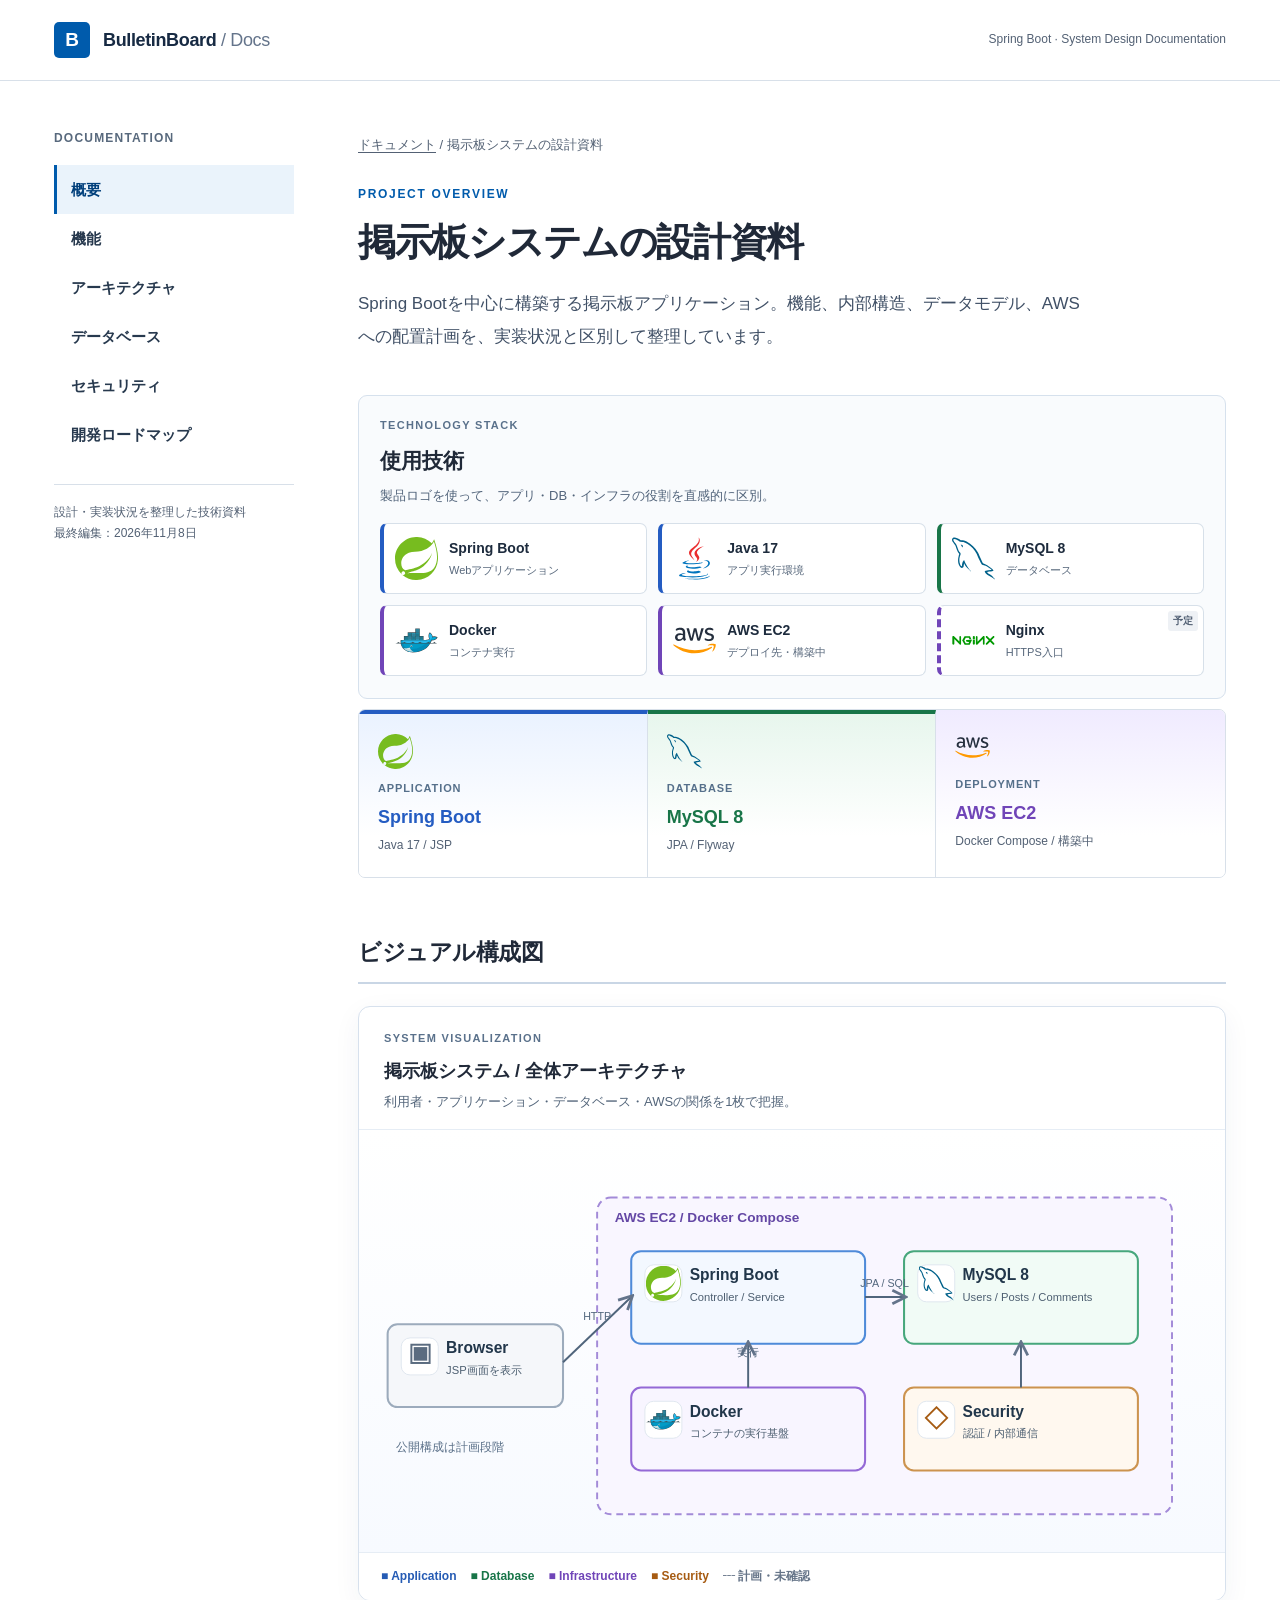
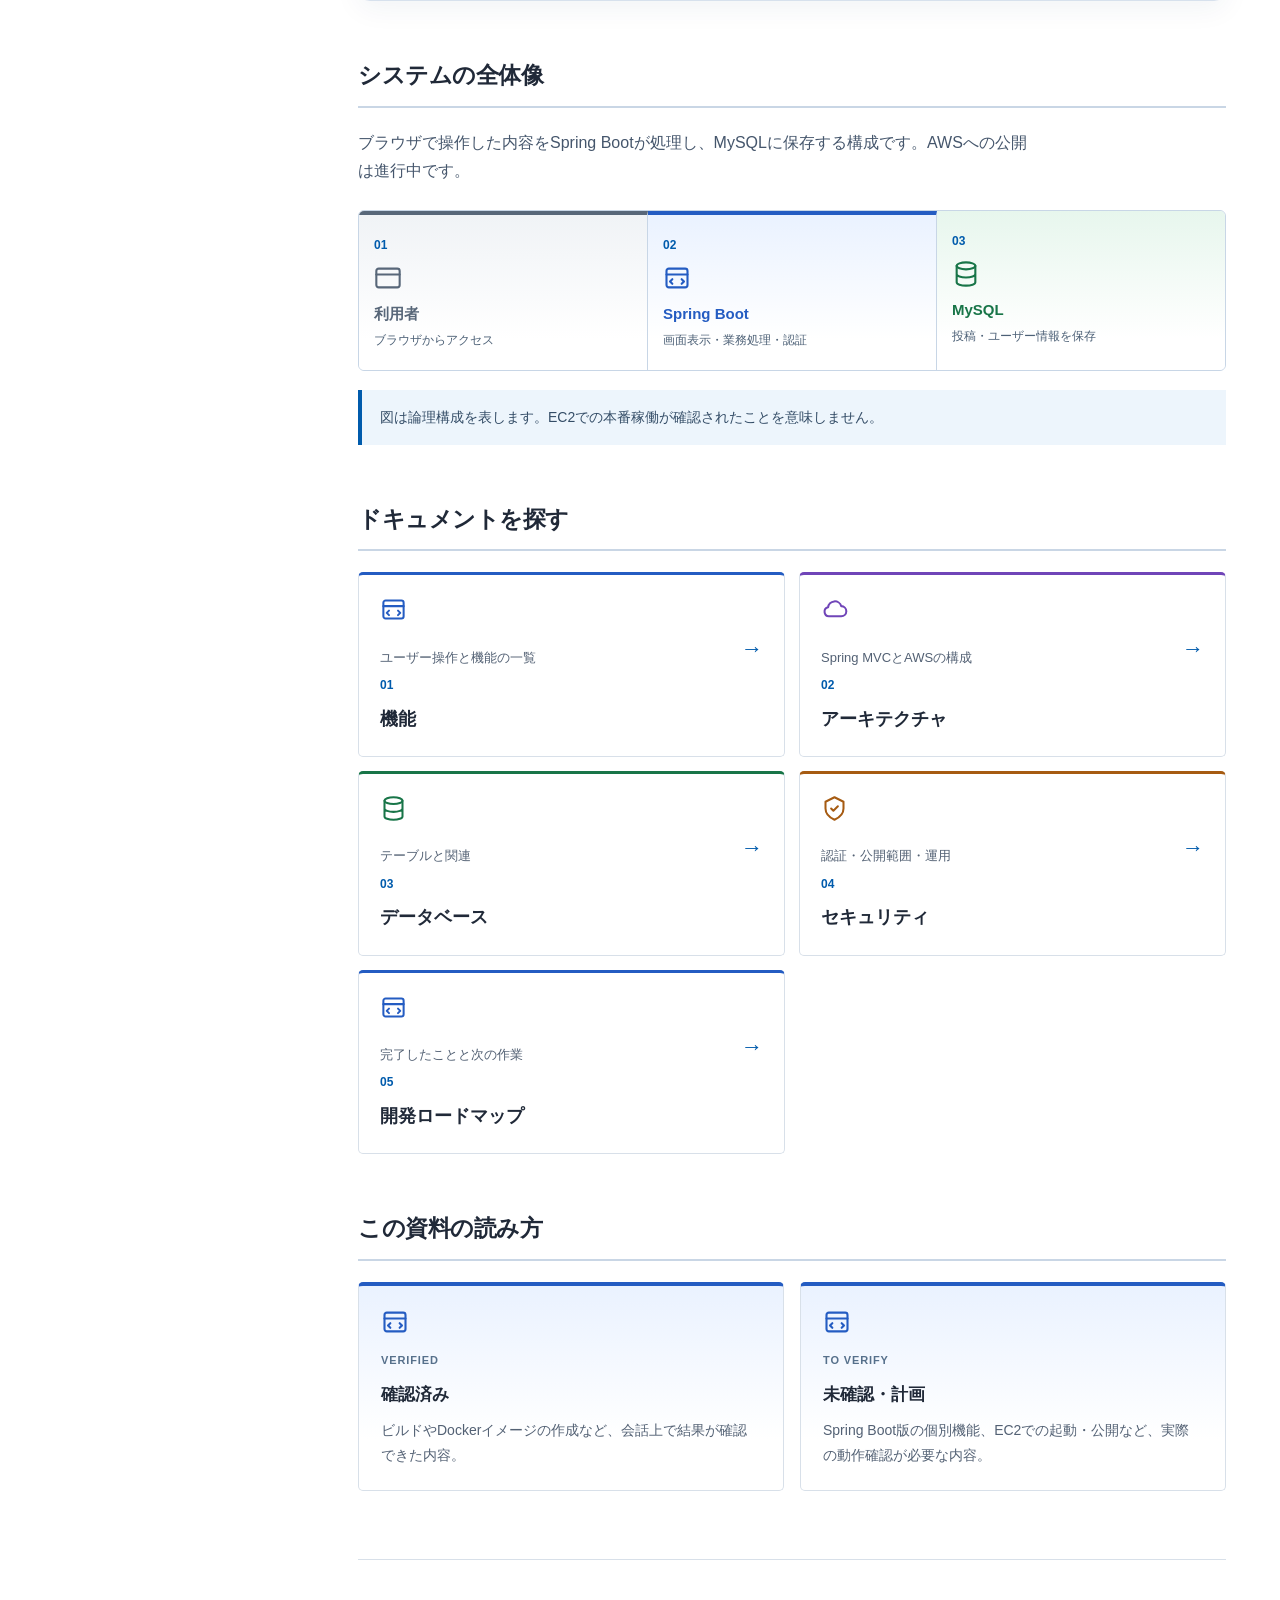
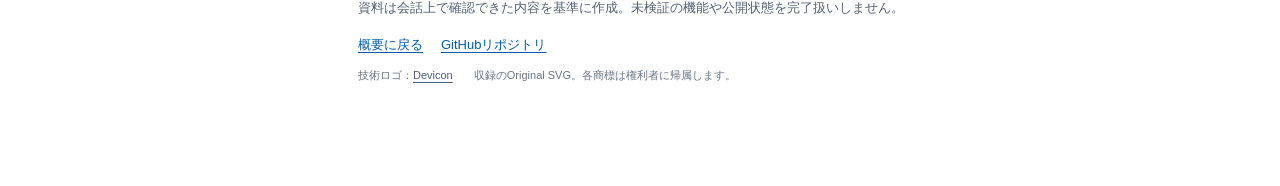
==== commit 2c557d37: "design: show original brand logos also in summary and component cards" ====
--- a/index.html
+++ b/index.html
@@ -1 +1 @@
-<!doctype html><html lang="ja"><head><meta charset="utf-8"><meta name="viewport" content="width=device-width,initial-scale=1"><meta name="description" content="Spring Bootを中心に構築する掲示板アプリケーション。機能、内部構造、データモデル、AWSへの配置計画を、実装状況と区別して整理しています。"><title>掲示板システムの設計資料 | BulletinBoard Docs</title><link rel="stylesheet" href="style.css?v=7"></head><body><a class="skip" href="#main">本文へスキップ</a><header class="site-header"><div class="header-inner"><a class="site-logo" href="index.html"><span class="logo-mark" aria-hidden="true">B</span><span>BulletinBoard <span style="font-weight:400;color:#64748b">/ Docs</span></span></a><span class="header-meta">Spring Boot · System Design Documentation</span></div></header><div class="site-layout"><nav class="side-nav" aria-label="ドキュメントナビゲーション"><div class="side-heading">DOCUMENTATION</div><a href="index.html" aria-current="page">概要</a><a href="features.html">機能</a><a href="architecture.html">アーキテクチャ</a><a href="database.html">データベース</a><a href="security.html">セキュリティ</a><a href="roadmap.html">開発ロードマップ</a><div class="side-bottom">設計・実装状況を整理した技術資料<br>最終編集：2026年11月8日</div></nav><main class="content" id="main"><div class="breadcrumb"><a href="index.html">ドキュメント</a> / 掲示板システムの設計資料</div><div class="eyebrow">PROJECT OVERVIEW</div><h1>掲示板システムの設計資料</h1><p class="lead">Spring Bootを中心に構築する掲示板アプリケーション。機能、内部構造、データモデル、AWSへの配置計画を、実装状況と区別して整理しています。</p><section class="brand-stack" aria-labelledby="stack-title"><div class="brand-stack-heading"><span class="diagram-kicker">TECHNOLOGY STACK</span><h2 id="stack-title">使用技術</h2><p>製品ロゴを使って、アプリ・DB・インフラの役割を直感的に区別。</p></div><div class="brand-stack-grid"><div class="stack-brand tech-app"><img class="brand-logo" src="assets/logos/spring.svg" alt="" width="48" height="48" loading="lazy"><div class="stack-label"><strong>Spring Boot</strong><small>Webアプリケーション</small></div></div><div class="stack-brand tech-app"><img class="brand-logo" src="assets/logos/java.svg" alt="" width="48" height="48" loading="lazy"><div class="stack-label"><strong>Java 17</strong><small>アプリ実行環境</small></div></div><div class="stack-brand tech-db"><img class="brand-logo" src="assets/logos/mysql.svg" alt="" width="48" height="48" loading="lazy"><div class="stack-label"><strong>MySQL 8</strong><small>データベース</small></div></div><div class="stack-brand tech-infra"><img class="brand-logo" src="assets/logos/docker.svg" alt="" width="48" height="48" loading="lazy"><div class="stack-label"><strong>Docker</strong><small>コンテナ実行</small></div></div><div class="stack-brand tech-infra"><img class="brand-logo" src="assets/logos/aws.svg" alt="" width="48" height="48" loading="lazy"><div class="stack-label"><strong>AWS EC2</strong><small>デプロイ先・構築中</small></div></div><div class="stack-brand tech-infra stack-planned"><img class="brand-logo" src="assets/logos/nginx.svg" alt="" width="48" height="48" loading="lazy"><div class="stack-label"><strong>Nginx</strong><small>HTTPS入口</small></div><span class="stack-plan-badge">予定</span></div></div></section><div class="hero-stats"><div class="tech-app"><svg class="tech-icon" viewBox="0 0 24 24" aria-hidden="true" fill="none" stroke="currentColor" stroke-width="1.8" stroke-linecap="round" stroke-linejoin="round"><rect x="3" y="4" width="18" height="16" rx="2"/><path d="M3 9h18M8 13l-2 2 2 2m8-4 2 2-2 2"/></svg><span>APPLICATION</span><strong>Spring Boot</strong><small>Java 17 / JSP</small></div><div class="tech-db"><svg class="tech-icon" viewBox="0 0 24 24" aria-hidden="true" fill="none" stroke="currentColor" stroke-width="1.8" stroke-linecap="round" stroke-linejoin="round"><ellipse cx="12" cy="5" rx="8" ry="3"/><path d="M4 5v14c0 1.7 3.6 3 8 3s8-1.3 8-3V5M4 12c0 1.7 3.6 3 8 3s8-1.3 8-3"/></svg><span>DATABASE</span><strong>MySQL 8</strong><small>JPA / Flyway</small></div><div class="tech-infra"><svg class="tech-icon" viewBox="0 0 24 24" aria-hidden="true" fill="none" stroke="currentColor" stroke-width="1.8" stroke-linecap="round" stroke-linejoin="round"><path d="M7 18a4 4 0 0 1-.7-7.9A6 6 0 0 1 18 9a4.5 4.5 0 0 1 0 9H7Z"/></svg><span>DEPLOYMENT</span><strong>AWS EC2</strong><small>Docker Compose / 構築中</small></div></div><section class="section visual-priority"><h2>ビジュアル構成図</h2><div class="diagram-board"><div class="diagram-board-heading"><span class="diagram-kicker">SYSTEM VISUALIZATION</span><strong>掲示板システム / 全体アーキテクチャ</strong><p>利用者・アプリケーション・データベース・AWSの関係を1枚で把握。</p></div><div class="diagram-scroll"><svg class="architecture-svg" viewBox="0 0 860 410" role="img" aria-label="掲示板システム / 全体アーキテクチャ。利用者・アプリケーション・データベース・AWSの関係を1枚で把握。" xmlns="http://www.w3.org/2000/svg"><defs><marker id="arr" markerWidth="9" markerHeight="9" refX="7" refY="4.5" orient="auto"><path d="M1 1L8 4.5L1 8" fill="none" stroke="#64748b" stroke-width="1.4"/></marker></defs><g class="svg-frame infra"><rect x="230" y="55" width="590" height="325" rx="14"/><text x="248" y="80">AWS EC2 / Docker Compose</text></g><g class="svg-node browser"><rect x="15" y="185" width="180" height="85" rx="10"/><rect class="svg-icon-bg" x="29" y="199" width="38" height="38" rx="9"/><text class="svg-symbol" x="48" y="225" text-anchor="middle">▣</text><text class="svg-title" x="75" y="215">Browser</text><text class="svg-sub" x="75" y="236">JSP画面を表示</text></g><g class="svg-node app"><rect x="265" y="110" width="240" height="95" rx="10"/><rect class="svg-icon-bg" x="279" y="124" width="38" height="38" rx="9"/><image class="brand-image" href="assets/logos/spring.svg" x="280" y="125" width="36" height="36" preserveAspectRatio="xMidYMid meet"/><text class="svg-title" x="325" y="140">Spring Boot</text><text class="svg-sub" x="325" y="161">Controller / Service</text></g><g class="svg-node db"><rect x="545" y="110" width="240" height="95" rx="10"/><rect class="svg-icon-bg" x="559" y="124" width="38" height="38" rx="9"/><image class="brand-image" href="assets/logos/mysql.svg" x="560" y="125" width="36" height="36" preserveAspectRatio="xMidYMid meet"/><text class="svg-title" x="605" y="140">MySQL 8</text><text class="svg-sub" x="605" y="161">Users / Posts / Comments</text></g><g class="svg-node infra"><rect x="265" y="250" width="240" height="85" rx="10"/><rect class="svg-icon-bg" x="279" y="264" width="38" height="38" rx="9"/><image class="brand-image" href="assets/logos/docker.svg" x="280" y="265" width="36" height="36" preserveAspectRatio="xMidYMid meet"/><text class="svg-title" x="325" y="280">Docker</text><text class="svg-sub" x="325" y="301">コンテナの実行基盤</text></g><g class="svg-node security"><rect x="545" y="250" width="240" height="85" rx="10"/><rect class="svg-icon-bg" x="559" y="264" width="38" height="38" rx="9"/><text class="svg-symbol" x="578" y="290" text-anchor="middle">◇</text><text class="svg-title" x="605" y="280">Security</text><text class="svg-sub" x="605" y="301">認証 / 内部通信</text></g><g class="svg-edge"><path d="M195 224 L265 157"  marker-end="url(#arr)"/><text x="230" y="180.5" text-anchor="middle">HTTP</text></g><g class="svg-edge"><path d="M505 157 L545 157"  marker-end="url(#arr)"/><text x="525" y="147" text-anchor="middle">JPA / SQL</text></g><g class="svg-edge"><path d="M385 250 L385 205"  marker-end="url(#arr)"/><text x="385" y="217.5" text-anchor="middle">実行</text></g><g class="svg-edge"><path d="M665 250 L665 205"  marker-end="url(#arr)"/></g><text class="svg-note" x="24" y="315">公開構成は計画段階</text></svg></div><div class="diagram-key"><span class="key-app">■ Application</span><span class="key-db">■ Database</span><span class="key-infra">■ Infrastructure</span><span class="key-security">■ Security</span><span class="key-plan">┄ 計画・未確認</span></div></div></section><section class="section"><h2>システムの全体像</h2><p class="section-intro">ブラウザで操作した内容をSpring Bootが処理し、MySQLに保存する構成です。AWSへの公開は進行中です。</p><div class="process" role="list"><div class="process-item tech-browser" role="listitem"><span class="num">01</span><svg class="tech-icon" viewBox="0 0 24 24" aria-hidden="true" fill="none" stroke="currentColor" stroke-width="1.8" stroke-linecap="round" stroke-linejoin="round"><rect x="2" y="4" width="20" height="16" rx="2"/><path d="M2 9h20"/></svg><strong>利用者</strong><span>ブラウザからアクセス</span></div><div class="process-item tech-app" role="listitem"><span class="num">02</span><svg class="tech-icon" viewBox="0 0 24 24" aria-hidden="true" fill="none" stroke="currentColor" stroke-width="1.8" stroke-linecap="round" stroke-linejoin="round"><rect x="3" y="4" width="18" height="16" rx="2"/><path d="M3 9h18M8 13l-2 2 2 2m8-4 2 2-2 2"/></svg><strong>Spring Boot</strong><span>画面表示・業務処理・認証</span></div><div class="process-item tech-db" role="listitem"><span class="num">03</span><svg class="tech-icon" viewBox="0 0 24 24" aria-hidden="true" fill="none" stroke="currentColor" stroke-width="1.8" stroke-linecap="round" stroke-linejoin="round"><ellipse cx="12" cy="5" rx="8" ry="3"/><path d="M4 5v14c0 1.7 3.6 3 8 3s8-1.3 8-3V5M4 12c0 1.7 3.6 3 8 3s8-1.3 8-3"/></svg><strong>MySQL</strong><span>投稿・ユーザー情報を保存</span></div></div><div class="callout">図は論理構成を表します。EC2での本番稼働が確認されたことを意味しません。</div></section><section class="section"><h2>ドキュメントを探す</h2><div class="link-grid"><a class="link-tile tech-app" href="features.html"><svg class="tech-icon" viewBox="0 0 24 24" aria-hidden="true" fill="none" stroke="currentColor" stroke-width="1.8" stroke-linecap="round" stroke-linejoin="round"><rect x="3" y="4" width="18" height="16" rx="2"/><path d="M3 9h18M8 13l-2 2 2 2m8-4 2 2-2 2"/></svg><span class="tile-index">01</span><strong>機能</strong><span>ユーザー操作と機能の一覧</span><span class="tile-arrow">→</span></a><a class="link-tile tech-infra" href="architecture.html"><svg class="tech-icon" viewBox="0 0 24 24" aria-hidden="true" fill="none" stroke="currentColor" stroke-width="1.8" stroke-linecap="round" stroke-linejoin="round"><path d="M7 18a4 4 0 0 1-.7-7.9A6 6 0 0 1 18 9a4.5 4.5 0 0 1 0 9H7Z"/></svg><span class="tile-index">02</span><strong>アーキテクチャ</strong><span>Spring MVCとAWSの構成</span><span class="tile-arrow">→</span></a><a class="link-tile tech-db" href="database.html"><svg class="tech-icon" viewBox="0 0 24 24" aria-hidden="true" fill="none" stroke="currentColor" stroke-width="1.8" stroke-linecap="round" stroke-linejoin="round"><ellipse cx="12" cy="5" rx="8" ry="3"/><path d="M4 5v14c0 1.7 3.6 3 8 3s8-1.3 8-3V5M4 12c0 1.7 3.6 3 8 3s8-1.3 8-3"/></svg><span class="tile-index">03</span><strong>データベース</strong><span>テーブルと関連</span><span class="tile-arrow">→</span></a><a class="link-tile tech-security" href="security.html"><svg class="tech-icon" viewBox="0 0 24 24" aria-hidden="true" fill="none" stroke="currentColor" stroke-width="1.8" stroke-linecap="round" stroke-linejoin="round"><path d="M12 2 4 6v6c0 5 3.5 8 8 10 4.5-2 8-5 8-10V6l-8-4Z"/><path d="m9 12 2 2 4-4"/></svg><span class="tile-index">04</span><strong>セキュリティ</strong><span>認証・公開範囲・運用</span><span class="tile-arrow">→</span></a><a class="link-tile tech-app" href="roadmap.html"><svg class="tech-icon" viewBox="0 0 24 24" aria-hidden="true" fill="none" stroke="currentColor" stroke-width="1.8" stroke-linecap="round" stroke-linejoin="round"><rect x="3" y="4" width="18" height="16" rx="2"/><path d="M3 9h18M8 13l-2 2 2 2m8-4 2 2-2 2"/></svg><span class="tile-index">05</span><strong>開発ロードマップ</strong><span>完了したことと次の作業</span><span class="tile-arrow">→</span></a></div></section><section class="section"><h2>この資料の読み方</h2><div class="split"><div class="info-card tech-app"><svg class="tech-icon" viewBox="0 0 24 24" aria-hidden="true" fill="none" stroke="currentColor" stroke-width="1.8" stroke-linecap="round" stroke-linejoin="round"><rect x="3" y="4" width="18" height="16" rx="2"/><path d="M3 9h18M8 13l-2 2 2 2m8-4 2 2-2 2"/></svg><span class="kicker">VERIFIED</span><h3>確認済み</h3><p>ビルドやDockerイメージの作成など、会話上で結果が確認できた内容。</p></div><div class="info-card tech-app"><svg class="tech-icon" viewBox="0 0 24 24" aria-hidden="true" fill="none" stroke="currentColor" stroke-width="1.8" stroke-linecap="round" stroke-linejoin="round"><rect x="3" y="4" width="18" height="16" rx="2"/><path d="M3 9h18M8 13l-2 2 2 2m8-4 2 2-2 2"/></svg><span class="kicker">TO VERIFY</span><h3>未確認・計画</h3><p>Spring Boot版の個別機能、EC2での起動・公開など、実際の動作確認が必要な内容。</p></div></div></section><footer class="site-footer"><p>資料は会話上で確認できた内容を基準に作成。未検証の機能や公開状態を完了扱いしません。</p><a href="index.html">概要に戻る</a><a href="https://github.com/hiroki0909/bulletinboard-docs">GitHubリポジトリ</a><span class="brand-credit">技術ロゴ：<a href="https://github.com/devicons/devicon" target="_blank" rel="noopener noreferrer">Devicon</a> 収録のOriginal SVG。各商標は権利者に帰属します。</span></footer></main></div></body></html>+<!doctype html><html lang="ja"><head><meta charset="utf-8"><meta name="viewport" content="width=device-width,initial-scale=1"><meta name="description" content="Spring Bootを中心に構築する掲示板アプリケーション。機能、内部構造、データモデル、AWSへの配置計画を、実装状況と区別して整理しています。"><title>掲示板システムの設計資料 | BulletinBoard Docs</title><link rel="stylesheet" href="style.css?v=7"></head><body><a class="skip" href="#main">本文へスキップ</a><header class="site-header"><div class="header-inner"><a class="site-logo" href="index.html"><span class="logo-mark" aria-hidden="true">B</span><span>BulletinBoard <span style="font-weight:400;color:#64748b">/ Docs</span></span></a><span class="header-meta">Spring Boot · System Design Documentation</span></div></header><div class="site-layout"><nav class="side-nav" aria-label="ドキュメントナビゲーション"><div class="side-heading">DOCUMENTATION</div><a href="index.html" aria-current="page">概要</a><a href="features.html">機能</a><a href="architecture.html">アーキテクチャ</a><a href="database.html">データベース</a><a href="security.html">セキュリティ</a><a href="roadmap.html">開発ロードマップ</a><div class="side-bottom">設計・実装状況を整理した技術資料<br>最終編集：2026年11月8日</div></nav><main class="content" id="main"><div class="breadcrumb"><a href="index.html">ドキュメント</a> / 掲示板システムの設計資料</div><div class="eyebrow">PROJECT OVERVIEW</div><h1>掲示板システムの設計資料</h1><p class="lead">Spring Bootを中心に構築する掲示板アプリケーション。機能、内部構造、データモデル、AWSへの配置計画を、実装状況と区別して整理しています。</p><section class="brand-stack" aria-labelledby="stack-title"><div class="brand-stack-heading"><span class="diagram-kicker">TECHNOLOGY STACK</span><h2 id="stack-title">使用技術</h2><p>製品ロゴを使って、アプリ・DB・インフラの役割を直感的に区別。</p></div><div class="brand-stack-grid"><div class="stack-brand tech-app"><img class="brand-logo" src="assets/logos/spring.svg" alt="" width="48" height="48" loading="lazy"><div class="stack-label"><strong>Spring Boot</strong><small>Webアプリケーション</small></div></div><div class="stack-brand tech-app"><img class="brand-logo" src="assets/logos/java.svg" alt="" width="48" height="48" loading="lazy"><div class="stack-label"><strong>Java 17</strong><small>アプリ実行環境</small></div></div><div class="stack-brand tech-db"><img class="brand-logo" src="assets/logos/mysql.svg" alt="" width="48" height="48" loading="lazy"><div class="stack-label"><strong>MySQL 8</strong><small>データベース</small></div></div><div class="stack-brand tech-infra"><img class="brand-logo" src="assets/logos/docker.svg" alt="" width="48" height="48" loading="lazy"><div class="stack-label"><strong>Docker</strong><small>コンテナ実行</small></div></div><div class="stack-brand tech-infra"><img class="brand-logo" src="assets/logos/aws.svg" alt="" width="48" height="48" loading="lazy"><div class="stack-label"><strong>AWS EC2</strong><small>デプロイ先・構築中</small></div></div><div class="stack-brand tech-infra stack-planned"><img class="brand-logo" src="assets/logos/nginx.svg" alt="" width="48" height="48" loading="lazy"><div class="stack-label"><strong>Nginx</strong><small>HTTPS入口</small></div><span class="stack-plan-badge">予定</span></div></div></section><div class="hero-stats"><div class="tech-app"><img src="assets/logos/spring.svg" class="tech-photo" width="35" height="35" alt="" loading="lazy"><span>APPLICATION</span><strong>Spring Boot</strong><small>Java 17 / JSP</small></div><div class="tech-db"><img src="assets/logos/mysql.svg" class="tech-photo" width="35" height="35" alt="" loading="lazy"><span>DATABASE</span><strong>MySQL 8</strong><small>JPA / Flyway</small></div><div class="tech-infra"><img src="assets/logos/aws.svg" class="tech-photo" width="35" height="35" alt="" loading="lazy"><span>DEPLOYMENT</span><strong>AWS EC2</strong><small>Docker Compose / 構築中</small></div></div><section class="section visual-priority"><h2>ビジュアル構成図</h2><div class="diagram-board"><div class="diagram-board-heading"><span class="diagram-kicker">SYSTEM VISUALIZATION</span><strong>掲示板システム / 全体アーキテクチャ</strong><p>利用者・アプリケーション・データベース・AWSの関係を1枚で把握。</p></div><div class="diagram-scroll"><svg class="architecture-svg" viewBox="0 0 860 410" role="img" aria-label="掲示板システム / 全体アーキテクチャ。利用者・アプリケーション・データベース・AWSの関係を1枚で把握。" xmlns="http://www.w3.org/2000/svg"><defs><marker id="arr" markerWidth="9" markerHeight="9" refX="7" refY="4.5" orient="auto"><path d="M1 1L8 4.5L1 8" fill="none" stroke="#64748b" stroke-width="1.4"/></marker></defs><g class="svg-frame infra"><rect x="230" y="55" width="590" height="325" rx="14"/><text x="248" y="80">AWS EC2 / Docker Compose</text></g><g class="svg-node browser"><rect x="15" y="185" width="180" height="85" rx="10"/><rect class="svg-icon-bg" x="29" y="199" width="38" height="38" rx="9"/><text class="svg-symbol" x="48" y="225" text-anchor="middle">▣</text><text class="svg-title" x="75" y="215">Browser</text><text class="svg-sub" x="75" y="236">JSP画面を表示</text></g><g class="svg-node app"><rect x="265" y="110" width="240" height="95" rx="10"/><rect class="svg-icon-bg" x="279" y="124" width="38" height="38" rx="9"/><image class="brand-image" href="assets/logos/spring.svg" x="280" y="125" width="36" height="36" preserveAspectRatio="xMidYMid meet"/><text class="svg-title" x="325" y="140">Spring Boot</text><text class="svg-sub" x="325" y="161">Controller / Service</text></g><g class="svg-node db"><rect x="545" y="110" width="240" height="95" rx="10"/><rect class="svg-icon-bg" x="559" y="124" width="38" height="38" rx="9"/><image class="brand-image" href="assets/logos/mysql.svg" x="560" y="125" width="36" height="36" preserveAspectRatio="xMidYMid meet"/><text class="svg-title" x="605" y="140">MySQL 8</text><text class="svg-sub" x="605" y="161">Users / Posts / Comments</text></g><g class="svg-node infra"><rect x="265" y="250" width="240" height="85" rx="10"/><rect class="svg-icon-bg" x="279" y="264" width="38" height="38" rx="9"/><image class="brand-image" href="assets/logos/docker.svg" x="280" y="265" width="36" height="36" preserveAspectRatio="xMidYMid meet"/><text class="svg-title" x="325" y="280">Docker</text><text class="svg-sub" x="325" y="301">コンテナの実行基盤</text></g><g class="svg-node security"><rect x="545" y="250" width="240" height="85" rx="10"/><rect class="svg-icon-bg" x="559" y="264" width="38" height="38" rx="9"/><text class="svg-symbol" x="578" y="290" text-anchor="middle">◇</text><text class="svg-title" x="605" y="280">Security</text><text class="svg-sub" x="605" y="301">認証 / 内部通信</text></g><g class="svg-edge"><path d="M195 224 L265 157"  marker-end="url(#arr)"/><text x="230" y="180.5" text-anchor="middle">HTTP</text></g><g class="svg-edge"><path d="M505 157 L545 157"  marker-end="url(#arr)"/><text x="525" y="147" text-anchor="middle">JPA / SQL</text></g><g class="svg-edge"><path d="M385 250 L385 205"  marker-end="url(#arr)"/><text x="385" y="217.5" text-anchor="middle">実行</text></g><g class="svg-edge"><path d="M665 250 L665 205"  marker-end="url(#arr)"/></g><text class="svg-note" x="24" y="315">公開構成は計画段階</text></svg></div><div class="diagram-key"><span class="key-app">■ Application</span><span class="key-db">■ Database</span><span class="key-infra">■ Infrastructure</span><span class="key-security">■ Security</span><span class="key-plan">┄ 計画・未確認</span></div></div></section><section class="section"><h2>システムの全体像</h2><p class="section-intro">ブラウザで操作した内容をSpring Bootが処理し、MySQLに保存する構成です。AWSへの公開は進行中です。</p><div class="process" role="list"><div class="process-item tech-browser" role="listitem"><span class="num">01</span><svg class="tech-icon" viewBox="0 0 24 24" aria-hidden="true" fill="none" stroke="currentColor" stroke-width="1.8" stroke-linecap="round" stroke-linejoin="round"><rect x="2" y="4" width="20" height="16" rx="2"/><path d="M2 9h20"/></svg><strong>利用者</strong><span>ブラウザからアクセス</span></div><div class="process-item tech-app" role="listitem"><span class="num">02</span><svg class="tech-icon" viewBox="0 0 24 24" aria-hidden="true" fill="none" stroke="currentColor" stroke-width="1.8" stroke-linecap="round" stroke-linejoin="round"><rect x="3" y="4" width="18" height="16" rx="2"/><path d="M3 9h18M8 13l-2 2 2 2m8-4 2 2-2 2"/></svg><strong>Spring Boot</strong><span>画面表示・業務処理・認証</span></div><div class="process-item tech-db" role="listitem"><span class="num">03</span><svg class="tech-icon" viewBox="0 0 24 24" aria-hidden="true" fill="none" stroke="currentColor" stroke-width="1.8" stroke-linecap="round" stroke-linejoin="round"><ellipse cx="12" cy="5" rx="8" ry="3"/><path d="M4 5v14c0 1.7 3.6 3 8 3s8-1.3 8-3V5M4 12c0 1.7 3.6 3 8 3s8-1.3 8-3"/></svg><strong>MySQL</strong><span>投稿・ユーザー情報を保存</span></div></div><div class="callout">図は論理構成を表します。EC2での本番稼働が確認されたことを意味しません。</div></section><section class="section"><h2>ドキュメントを探す</h2><div class="link-grid"><a class="link-tile tech-app" href="features.html"><svg class="tech-icon" viewBox="0 0 24 24" aria-hidden="true" fill="none" stroke="currentColor" stroke-width="1.8" stroke-linecap="round" stroke-linejoin="round"><rect x="3" y="4" width="18" height="16" rx="2"/><path d="M3 9h18M8 13l-2 2 2 2m8-4 2 2-2 2"/></svg><span class="tile-index">01</span><strong>機能</strong><span>ユーザー操作と機能の一覧</span><span class="tile-arrow">→</span></a><a class="link-tile tech-infra" href="architecture.html"><svg class="tech-icon" viewBox="0 0 24 24" aria-hidden="true" fill="none" stroke="currentColor" stroke-width="1.8" stroke-linecap="round" stroke-linejoin="round"><path d="M7 18a4 4 0 0 1-.7-7.9A6 6 0 0 1 18 9a4.5 4.5 0 0 1 0 9H7Z"/></svg><span class="tile-index">02</span><strong>アーキテクチャ</strong><span>Spring MVCとAWSの構成</span><span class="tile-arrow">→</span></a><a class="link-tile tech-db" href="database.html"><svg class="tech-icon" viewBox="0 0 24 24" aria-hidden="true" fill="none" stroke="currentColor" stroke-width="1.8" stroke-linecap="round" stroke-linejoin="round"><ellipse cx="12" cy="5" rx="8" ry="3"/><path d="M4 5v14c0 1.7 3.6 3 8 3s8-1.3 8-3V5M4 12c0 1.7 3.6 3 8 3s8-1.3 8-3"/></svg><span class="tile-index">03</span><strong>データベース</strong><span>テーブルと関連</span><span class="tile-arrow">→</span></a><a class="link-tile tech-security" href="security.html"><svg class="tech-icon" viewBox="0 0 24 24" aria-hidden="true" fill="none" stroke="currentColor" stroke-width="1.8" stroke-linecap="round" stroke-linejoin="round"><path d="M12 2 4 6v6c0 5 3.5 8 8 10 4.5-2 8-5 8-10V6l-8-4Z"/><path d="m9 12 2 2 4-4"/></svg><span class="tile-index">04</span><strong>セキュリティ</strong><span>認証・公開範囲・運用</span><span class="tile-arrow">→</span></a><a class="link-tile tech-app" href="roadmap.html"><svg class="tech-icon" viewBox="0 0 24 24" aria-hidden="true" fill="none" stroke="currentColor" stroke-width="1.8" stroke-linecap="round" stroke-linejoin="round"><rect x="3" y="4" width="18" height="16" rx="2"/><path d="M3 9h18M8 13l-2 2 2 2m8-4 2 2-2 2"/></svg><span class="tile-index">05</span><strong>開発ロードマップ</strong><span>完了したことと次の作業</span><span class="tile-arrow">→</span></a></div></section><section class="section"><h2>この資料の読み方</h2><div class="split"><div class="info-card tech-app"><svg class="tech-icon" viewBox="0 0 24 24" aria-hidden="true" fill="none" stroke="currentColor" stroke-width="1.8" stroke-linecap="round" stroke-linejoin="round"><rect x="3" y="4" width="18" height="16" rx="2"/><path d="M3 9h18M8 13l-2 2 2 2m8-4 2 2-2 2"/></svg><span class="kicker">VERIFIED</span><h3>確認済み</h3><p>ビルドやDockerイメージの作成など、会話上で結果が確認できた内容。</p></div><div class="info-card tech-app"><svg class="tech-icon" viewBox="0 0 24 24" aria-hidden="true" fill="none" stroke="currentColor" stroke-width="1.8" stroke-linecap="round" stroke-linejoin="round"><rect x="3" y="4" width="18" height="16" rx="2"/><path d="M3 9h18M8 13l-2 2 2 2m8-4 2 2-2 2"/></svg><span class="kicker">TO VERIFY</span><h3>未確認・計画</h3><p>Spring Boot版の個別機能、EC2での起動・公開など、実際の動作確認が必要な内容。</p></div></div></section><footer class="site-footer"><p>資料は会話上で確認できた内容を基準に作成。未検証の機能や公開状態を完了扱いしません。</p><a href="index.html">概要に戻る</a><a href="https://github.com/hiroki0909/bulletinboard-docs">GitHubリポジトリ</a><span class="brand-credit">技術ロゴ：<a href="https://github.com/devicons/devicon" target="_blank" rel="noopener noreferrer">Devicon</a> 収録のOriginal SVG。各商標は権利者に帰属します。</span></footer></main></div></body></html>
--- a/style.css
+++ b/style.css
@@ -42,61 +42,6 @@
 .key-app{color:#245cc2}.key-db{color:#187548}.key-infra{color:#7045b8}.key-security{color:#a65b12}.key-plan{color:#657488}
 @media(max-width:720px){.diagram-board-heading{padding:16px}.diagram-scroll{padding:8px}.architecture-svg{min-width:610px}.diagram-key{gap:9px;padding:12px;font-size:11px}}
 
-/* v6 — high-chroma semantic accents; white canvas and text contrast retained */
-:root {
-  --app:#185BDF; --app-bg:#EAF1FF;
-  --db:#087A50; --db-bg:#E7F7F0;
-  --infra:#6937C7; --infra-bg:#F0EAFF;
-  --security:#A14D08; --security-bg:#FFF0DF;
-}
-.tech-legend .legend-item {
-  background:var(--tech);
-  color:#fff;
-  border:1px solid var(--tech);
-  box-shadow:0 2px 7px rgba(25,45,75,.11);
-  letter-spacing:.01em;
-}
-.tech-legend .tech-icon{color:#fff;stroke:currentColor}
-.hero-stats>div {border-top-width:6px;background:linear-gradient(180deg,var(--tech-bg,#fff),#fff 87%)}
-.hero-stats strong{font-size:20px;color:var(--tech)}
-.hero-stats .tech-icon{width:34px;height:34px;flex-basis:34px}
-.process-item {border-top-width:6px;background:linear-gradient(180deg,var(--tech-bg,#fff),#fff 85%)}
-.process-item .tech-icon{width:34px;height:34px;flex-basis:34px}
-.process-item strong{font-size:16px}
-.infra-services>div,.zone,.info-card,.link-tile {border-top-width:5px}
-.infra-services>div{background:linear-gradient(180deg,var(--tech-bg,#fff),#fff 95%)}
-.infra-services .tech-icon,.zone .tech-icon{width:33px;height:33px;flex-basis:33px}
-.feature-row .tech-icon{width:31px;height:31px;flex-basis:31px}
-.entity-title{background:var(--db);color:#fff}
-.entity-title .tech-icon{color:#fff}
-.entity-title small{color:#f4fff9}
-.logo-mark{background:#185BDF}
-.side-nav a[aria-current="page"]{border-color:#185BDF;background:#eaf1ff;color:#124aab}
-.diagram-board{border-color:#c8d4e2;box-shadow:0 9px 25px rgba(25,51,82,.07)}
-.diagram-board-heading {background:#fff}
-.diagram-scroll {background:linear-gradient(180deg,#fff,#f6f9fd)}
-.svg-node rect:first-child{stroke-width:2}
-.svg-node.app rect:first-child{fill:#185BDF;stroke:#124AAF}
-.svg-node.db rect:first-child{fill:#087A50;stroke:#07603F}
-.svg-node.infra rect:first-child{fill:#6937C7;stroke:#4E259E}
-.svg-node.security rect:first-child{fill:#A14D08;stroke:#7F3D06}
-.svg-node.browser rect:first-child{fill:#EDF2F7;stroke:#94A3B8}
-.svg-node:not(.browser) .svg-icon-bg{fill:rgba(255,255,255,.18)!important;stroke:none!important}
-.svg-node:not(.browser) .svg-symbol,
-.svg-node:not(.browser) .svg-title,
-.svg-node:not(.browser) .svg-sub{fill:#fff}
-.svg-node.browser .svg-symbol{fill:#34465B}
-.svg-node.browser .svg-title{fill:#223146}
-.svg-node.browser .svg-sub{fill:#526176}
-.svg-frame rect {fill:#F3EEFF;stroke:#6937C7;stroke-width:2.6}
-.svg-frame text{fill:#562DA9;font-size:15px}
-.svg-frame.docker rect{fill:#fff;stroke:#8D6ACD;stroke-width:2}
-.svg-edge path{stroke:#46566C;stroke-width:2.3}
-.svg-edge text,.svg-note{fill:#3A4D65;font-weight:600}
-.diagram-key span{display:inline-flex;align-items:center;border-radius:4px;padding:3px 8px;background:#F6F8FB}
-.diagram-key .key-app{background:var(--app-bg);color:#164FBD}
-.diagram-key .key-db{background:var(--db-bg);color:#075B3C}
-.diagram-key .key-infra{background:var(--infra-bg);color:#592CAF}
-.diagram-key .key-security{background:var(--security-bg);color:#834006}
-.diagram-key .key-plan{background:#EFF2F6;color:#475569}
-@media (prefers-reduced-motion:reduce) { html{scroll-behavior:auto} }
+
+/* v7 — familiar technology marks, restrained diagram colors and strong outlines */
+.brand-stack{border:1px solid #d6e1ed;border-radius:9px;background:#f9fbfd;padding:20px 21px 22px;margin:24px 0 10px}.brand-stack-heading{margin-bottom:16px}.brand-stack-heading h2{font-size:21px;border:0;padding:0;margin:4px 0}.brand-stack-heading p{color:#52647b;font-size:13px;margin:0}.brand-stack-grid{display:grid;grid-template-columns:repeat(3,minmax(0,1fr));gap:11px}.stack-brand{display:flex;align-items:center;gap:11px;border:1px solid #d7e0e9;border-left:4px solid var(--tech,#aab8c8);background:#fff;border-radius:7px;padding:13px 11px;min-width:0;position:relative}.stack-brand.stack-planned{border-left-style:dashed}.brand-logo{width:43px;height:43px;flex:0 0 43px;object-fit:contain}.stack-label{min-width:0;line-height:1.45}.stack-label strong{display:block;font-size:14px;color:#1d2b3d}.stack-label small{display:block;color:#58687c;font-size:11px;line-height:1.55;margin-top:3px}.stack-plan-badge{position:absolute;top:5px;right:5px;background:#eef1f5;color:#526074;font-size:10px;font-weight:700;padding:1px 5px;border-radius:3px}.tech-photo{object-fit:contain;width:35px;height:35px;flex:0 0 35px;display:block}.hero-stats .tech-photo{margin-bottom:5px}.infra-services .tech-photo{margin:2px 0 5px;width:33px;height:33px}.svg-node rect:first-child{stroke-width:2.1}.svg-node.app rect:first-child{fill:#f3f8ff;stroke:#4f8bd9}.svg-node.db rect:first-child{fill:#f1fbf6;stroke:#47a77c}.svg-node.infra rect:first-child{fill:#f8f5ff;stroke:#9469d6}.svg-node.security rect:first-child{fill:#fff8ef;stroke:#cc934f}.svg-node.browser rect:first-child{fill:#f5f7fa;stroke:#9cabbc}.svg-icon-bg{fill:#fff;stroke:#e0e7ef!important;stroke-width:1!important}.svg-title{fill:#21364a}.svg-sub{fill:#4d5f71}.svg-edge path{stroke:#50657c;stroke-width:2}.svg-frame rect{fill:#f9f6ff;stroke:#a38bd8;stroke-width:2;stroke-dasharray:7 5}.svg-frame text{fill:#6447a5}.svg-node .brand-image{image-rendering:auto}.brand-credit{display:block;margin-top:10px;font-size:11px;color:#697689}.brand-credit a{color:#465f7f}.tech-legend .legend-item{border:1px solid #d2dce7}.diagram-board-heading strong{font-size:18px}.diagram-board-heading p{line-height:1.7}.diagram-key{background:#fff}.key-app{color:#255bb4}.key-db{color:#187548}.key-infra{color:#7045b8}.key-security{color:#a65b12}@media(max-width:1050px){.brand-stack-grid{grid-template-columns:repeat(2,minmax(0,1fr))}}@media(max-width:720px){.brand-stack{padding:15px}.brand-stack-grid{grid-template-columns:repeat(2,minmax(0,1fr))}.stack-brand{padding:10px 8px;gap:8px}.brand-logo{width:34px;height:34px;flex-basis:34px}.stack-label strong{font-size:12px}.stack-label small{font-size:10px}}@media(max-width:370px){.brand-stack-grid{grid-template-columns:1fr}}
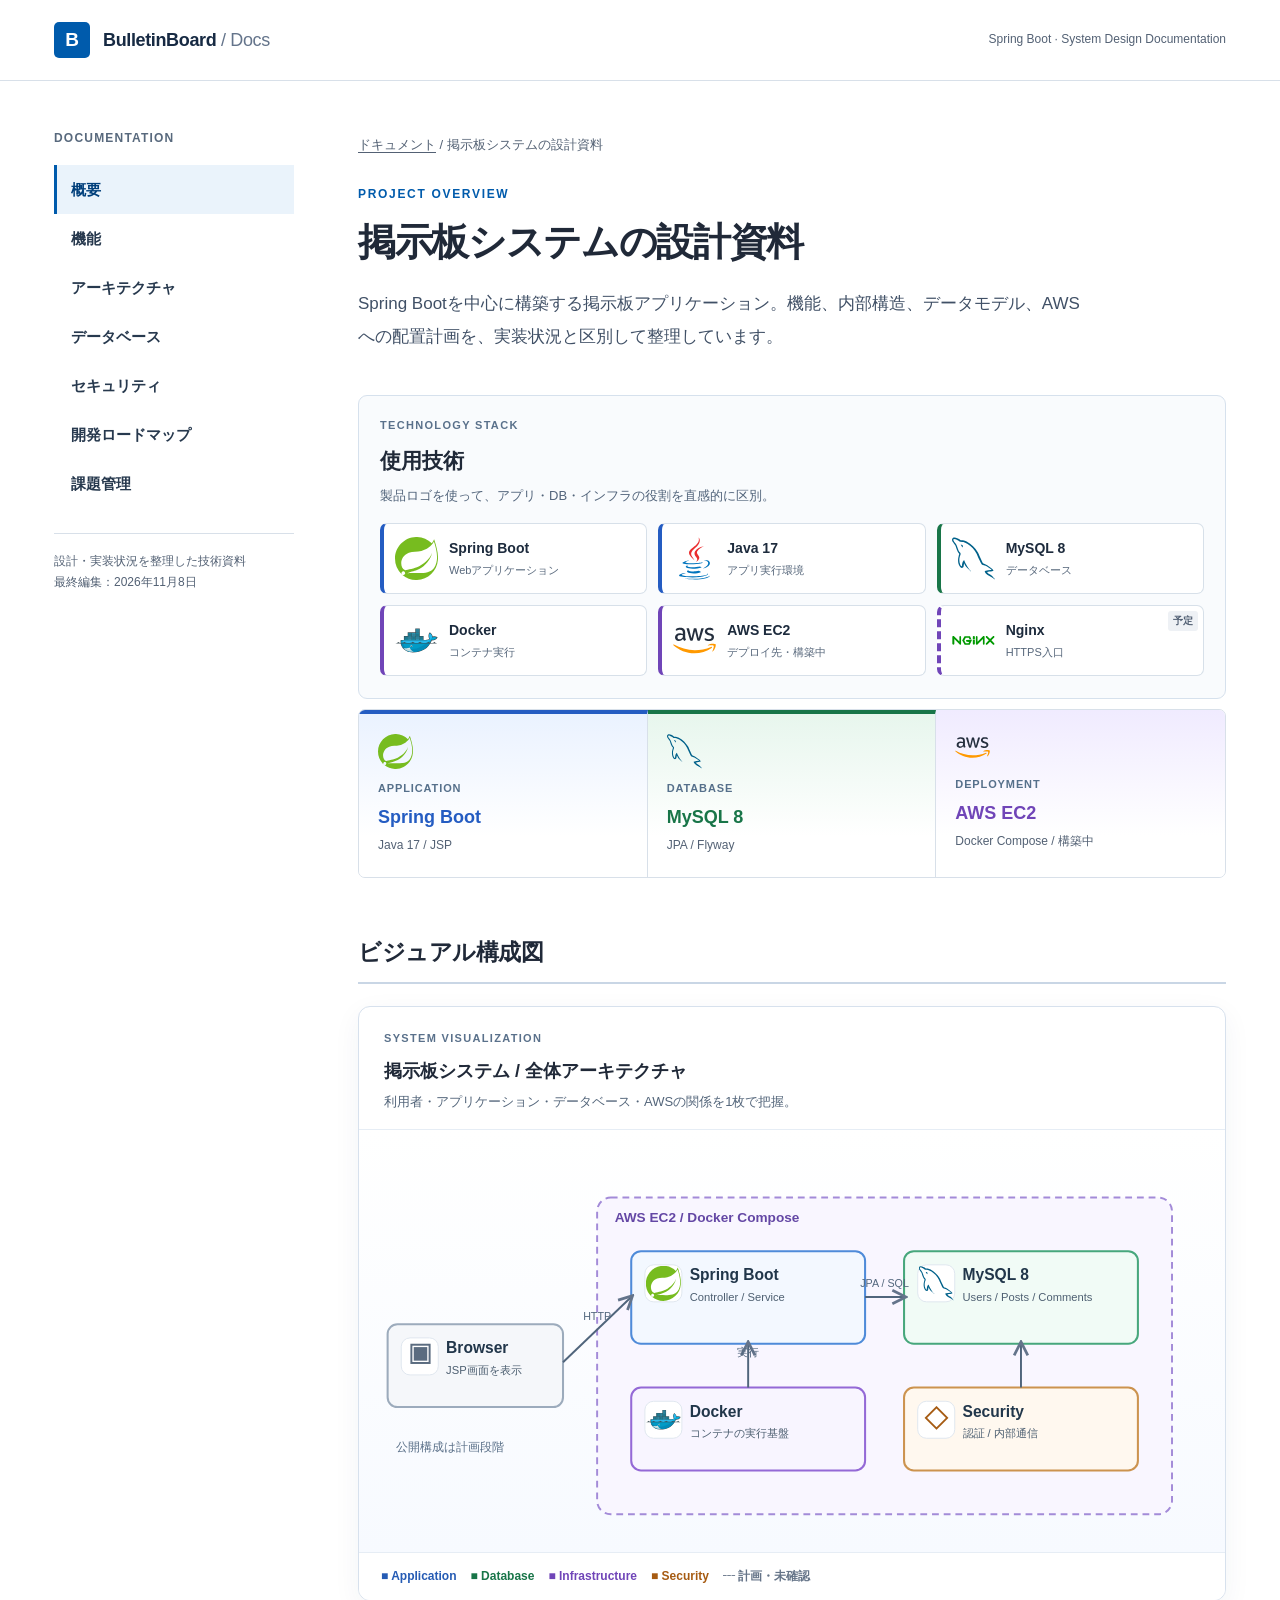
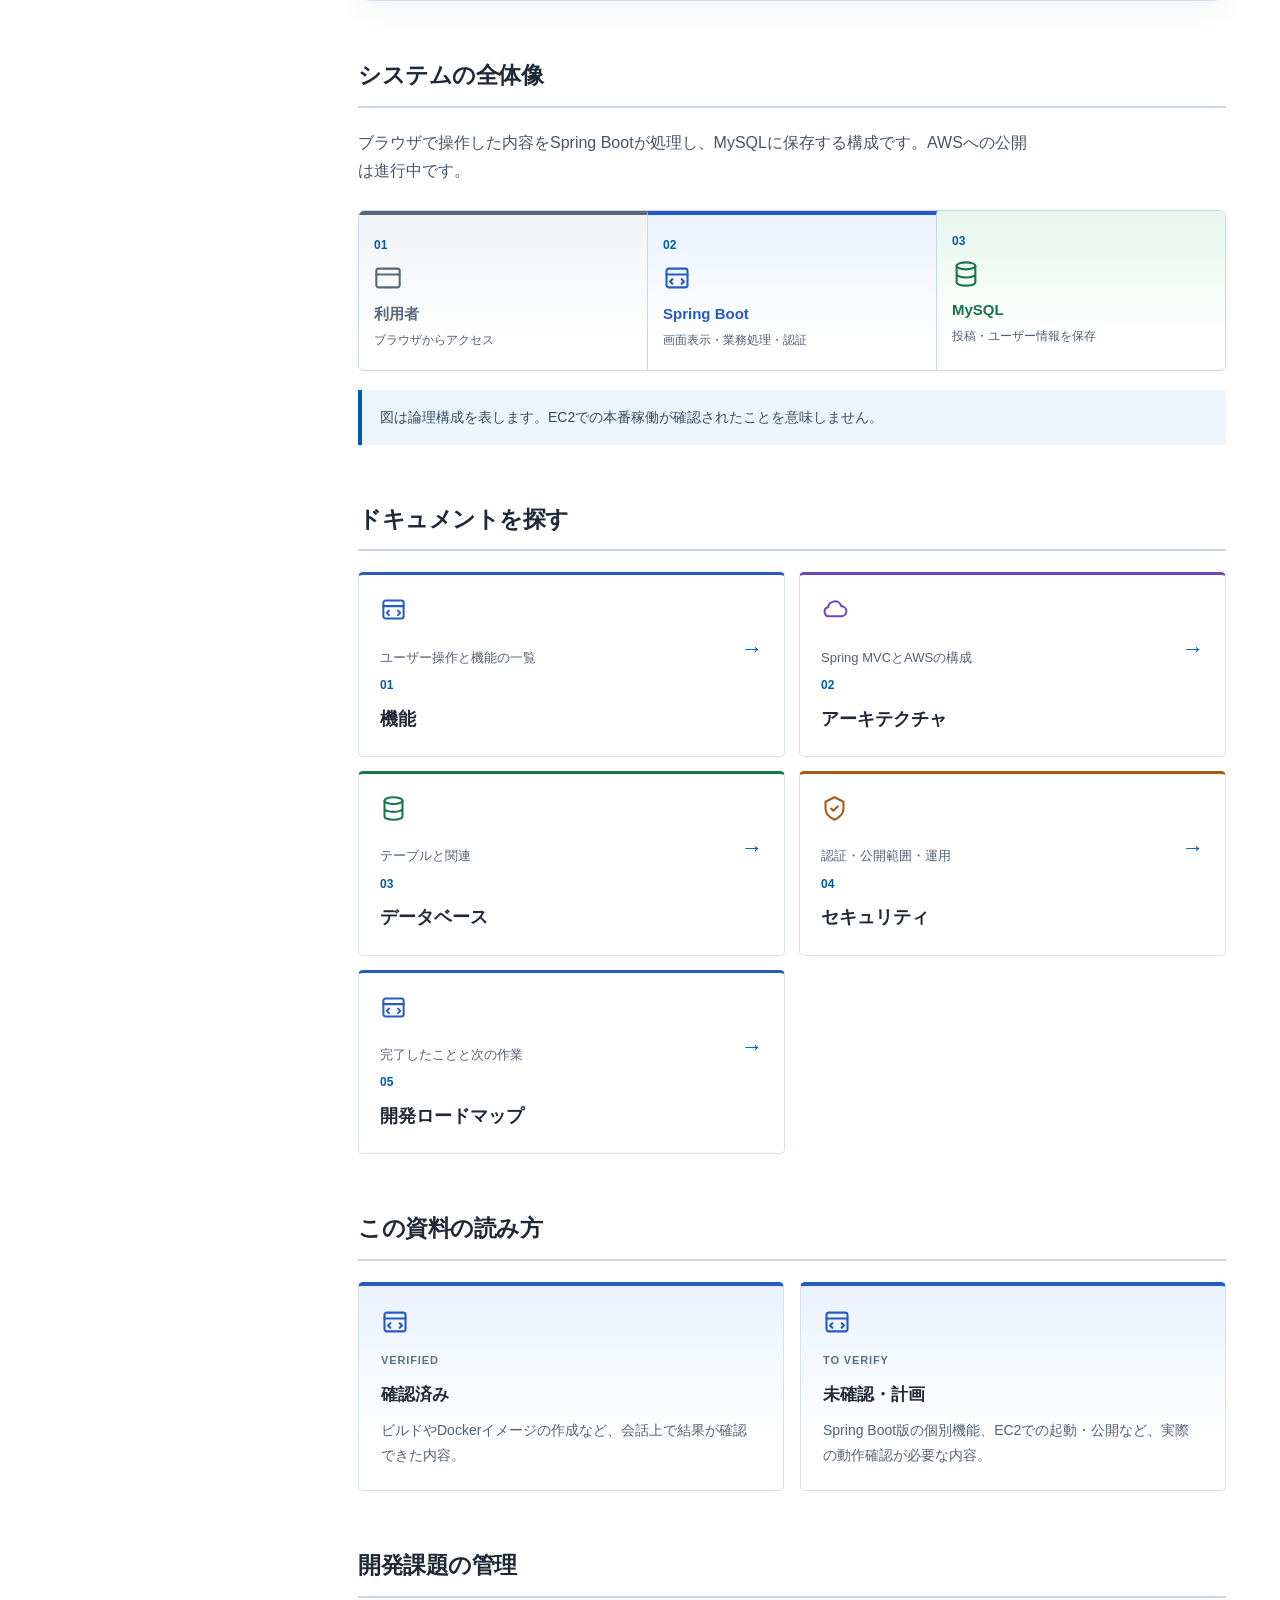
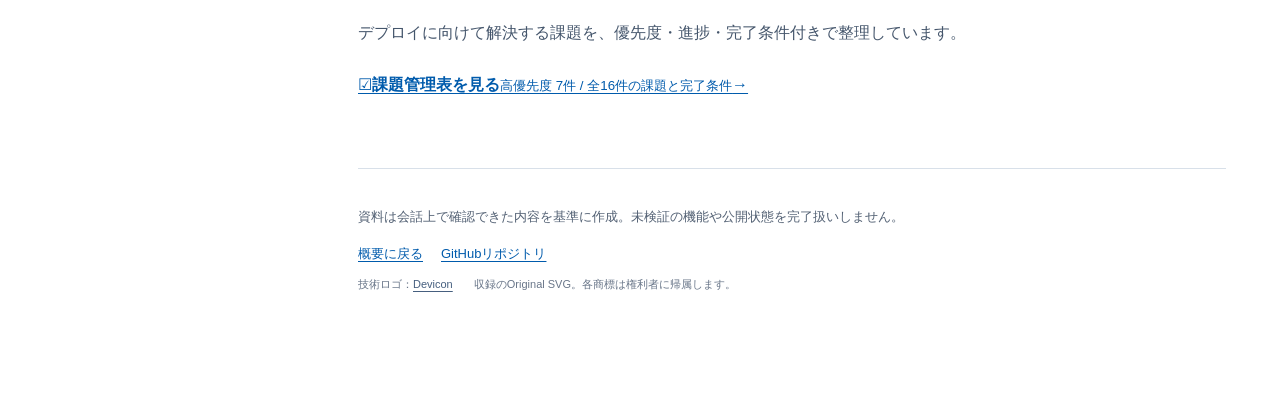
==== commit 72505fec: "docs: link issue register from all documentation pages" ====
--- a/index.html
+++ b/index.html
@@ -1 +1 @@
-<!doctype html><html lang="ja"><head><meta charset="utf-8"><meta name="viewport" content="width=device-width,initial-scale=1"><meta name="description" content="Spring Bootを中心に構築する掲示板アプリケーション。機能、内部構造、データモデル、AWSへの配置計画を、実装状況と区別して整理しています。"><title>掲示板システムの設計資料 | BulletinBoard Docs</title><link rel="stylesheet" href="style.css?v=7"></head><body><a class="skip" href="#main">本文へスキップ</a><header class="site-header"><div class="header-inner"><a class="site-logo" href="index.html"><span class="logo-mark" aria-hidden="true">B</span><span>BulletinBoard <span style="font-weight:400;color:#64748b">/ Docs</span></span></a><span class="header-meta">Spring Boot · System Design Documentation</span></div></header><div class="site-layout"><nav class="side-nav" aria-label="ドキュメントナビゲーション"><div class="side-heading">DOCUMENTATION</div><a href="index.html" aria-current="page">概要</a><a href="features.html">機能</a><a href="architecture.html">アーキテクチャ</a><a href="database.html">データベース</a><a href="security.html">セキュリティ</a><a href="roadmap.html">開発ロードマップ</a><div class="side-bottom">設計・実装状況を整理した技術資料<br>最終編集：2026年11月8日</div></nav><main class="content" id="main"><div class="breadcrumb"><a href="index.html">ドキュメント</a> / 掲示板システムの設計資料</div><div class="eyebrow">PROJECT OVERVIEW</div><h1>掲示板システムの設計資料</h1><p class="lead">Spring Bootを中心に構築する掲示板アプリケーション。機能、内部構造、データモデル、AWSへの配置計画を、実装状況と区別して整理しています。</p><section class="brand-stack" aria-labelledby="stack-title"><div class="brand-stack-heading"><span class="diagram-kicker">TECHNOLOGY STACK</span><h2 id="stack-title">使用技術</h2><p>製品ロゴを使って、アプリ・DB・インフラの役割を直感的に区別。</p></div><div class="brand-stack-grid"><div class="stack-brand tech-app"><img class="brand-logo" src="assets/logos/spring.svg" alt="" width="48" height="48" loading="lazy"><div class="stack-label"><strong>Spring Boot</strong><small>Webアプリケーション</small></div></div><div class="stack-brand tech-app"><img class="brand-logo" src="assets/logos/java.svg" alt="" width="48" height="48" loading="lazy"><div class="stack-label"><strong>Java 17</strong><small>アプリ実行環境</small></div></div><div class="stack-brand tech-db"><img class="brand-logo" src="assets/logos/mysql.svg" alt="" width="48" height="48" loading="lazy"><div class="stack-label"><strong>MySQL 8</strong><small>データベース</small></div></div><div class="stack-brand tech-infra"><img class="brand-logo" src="assets/logos/docker.svg" alt="" width="48" height="48" loading="lazy"><div class="stack-label"><strong>Docker</strong><small>コンテナ実行</small></div></div><div class="stack-brand tech-infra"><img class="brand-logo" src="assets/logos/aws.svg" alt="" width="48" height="48" loading="lazy"><div class="stack-label"><strong>AWS EC2</strong><small>デプロイ先・構築中</small></div></div><div class="stack-brand tech-infra stack-planned"><img class="brand-logo" src="assets/logos/nginx.svg" alt="" width="48" height="48" loading="lazy"><div class="stack-label"><strong>Nginx</strong><small>HTTPS入口</small></div><span class="stack-plan-badge">予定</span></div></div></section><div class="hero-stats"><div class="tech-app"><img src="assets/logos/spring.svg" class="tech-photo" width="35" height="35" alt="" loading="lazy"><span>APPLICATION</span><strong>Spring Boot</strong><small>Java 17 / JSP</small></div><div class="tech-db"><img src="assets/logos/mysql.svg" class="tech-photo" width="35" height="35" alt="" loading="lazy"><span>DATABASE</span><strong>MySQL 8</strong><small>JPA / Flyway</small></div><div class="tech-infra"><img src="assets/logos/aws.svg" class="tech-photo" width="35" height="35" alt="" loading="lazy"><span>DEPLOYMENT</span><strong>AWS EC2</strong><small>Docker Compose / 構築中</small></div></div><section class="section visual-priority"><h2>ビジュアル構成図</h2><div class="diagram-board"><div class="diagram-board-heading"><span class="diagram-kicker">SYSTEM VISUALIZATION</span><strong>掲示板システム / 全体アーキテクチャ</strong><p>利用者・アプリケーション・データベース・AWSの関係を1枚で把握。</p></div><div class="diagram-scroll"><svg class="architecture-svg" viewBox="0 0 860 410" role="img" aria-label="掲示板システム / 全体アーキテクチャ。利用者・アプリケーション・データベース・AWSの関係を1枚で把握。" xmlns="http://www.w3.org/2000/svg"><defs><marker id="arr" markerWidth="9" markerHeight="9" refX="7" refY="4.5" orient="auto"><path d="M1 1L8 4.5L1 8" fill="none" stroke="#64748b" stroke-width="1.4"/></marker></defs><g class="svg-frame infra"><rect x="230" y="55" width="590" height="325" rx="14"/><text x="248" y="80">AWS EC2 / Docker Compose</text></g><g class="svg-node browser"><rect x="15" y="185" width="180" height="85" rx="10"/><rect class="svg-icon-bg" x="29" y="199" width="38" height="38" rx="9"/><text class="svg-symbol" x="48" y="225" text-anchor="middle">▣</text><text class="svg-title" x="75" y="215">Browser</text><text class="svg-sub" x="75" y="236">JSP画面を表示</text></g><g class="svg-node app"><rect x="265" y="110" width="240" height="95" rx="10"/><rect class="svg-icon-bg" x="279" y="124" width="38" height="38" rx="9"/><image class="brand-image" href="assets/logos/spring.svg" x="280" y="125" width="36" height="36" preserveAspectRatio="xMidYMid meet"/><text class="svg-title" x="325" y="140">Spring Boot</text><text class="svg-sub" x="325" y="161">Controller / Service</text></g><g class="svg-node db"><rect x="545" y="110" width="240" height="95" rx="10"/><rect class="svg-icon-bg" x="559" y="124" width="38" height="38" rx="9"/><image class="brand-image" href="assets/logos/mysql.svg" x="560" y="125" width="36" height="36" preserveAspectRatio="xMidYMid meet"/><text class="svg-title" x="605" y="140">MySQL 8</text><text class="svg-sub" x="605" y="161">Users / Posts / Comments</text></g><g class="svg-node infra"><rect x="265" y="250" width="240" height="85" rx="10"/><rect class="svg-icon-bg" x="279" y="264" width="38" height="38" rx="9"/><image class="brand-image" href="assets/logos/docker.svg" x="280" y="265" width="36" height="36" preserveAspectRatio="xMidYMid meet"/><text class="svg-title" x="325" y="280">Docker</text><text class="svg-sub" x="325" y="301">コンテナの実行基盤</text></g><g class="svg-node security"><rect x="545" y="250" width="240" height="85" rx="10"/><rect class="svg-icon-bg" x="559" y="264" width="38" height="38" rx="9"/><text class="svg-symbol" x="578" y="290" text-anchor="middle">◇</text><text class="svg-title" x="605" y="280">Security</text><text class="svg-sub" x="605" y="301">認証 / 内部通信</text></g><g class="svg-edge"><path d="M195 224 L265 157"  marker-end="url(#arr)"/><text x="230" y="180.5" text-anchor="middle">HTTP</text></g><g class="svg-edge"><path d="M505 157 L545 157"  marker-end="url(#arr)"/><text x="525" y="147" text-anchor="middle">JPA / SQL</text></g><g class="svg-edge"><path d="M385 250 L385 205"  marker-end="url(#arr)"/><text x="385" y="217.5" text-anchor="middle">実行</text></g><g class="svg-edge"><path d="M665 250 L665 205"  marker-end="url(#arr)"/></g><text class="svg-note" x="24" y="315">公開構成は計画段階</text></svg></div><div class="diagram-key"><span class="key-app">■ Application</span><span class="key-db">■ Database</span><span class="key-infra">■ Infrastructure</span><span class="key-security">■ Security</span><span class="key-plan">┄ 計画・未確認</span></div></div></section><section class="section"><h2>システムの全体像</h2><p class="section-intro">ブラウザで操作した内容をSpring Bootが処理し、MySQLに保存する構成です。AWSへの公開は進行中です。</p><div class="process" role="list"><div class="process-item tech-browser" role="listitem"><span class="num">01</span><svg class="tech-icon" viewBox="0 0 24 24" aria-hidden="true" fill="none" stroke="currentColor" stroke-width="1.8" stroke-linecap="round" stroke-linejoin="round"><rect x="2" y="4" width="20" height="16" rx="2"/><path d="M2 9h20"/></svg><strong>利用者</strong><span>ブラウザからアクセス</span></div><div class="process-item tech-app" role="listitem"><span class="num">02</span><svg class="tech-icon" viewBox="0 0 24 24" aria-hidden="true" fill="none" stroke="currentColor" stroke-width="1.8" stroke-linecap="round" stroke-linejoin="round"><rect x="3" y="4" width="18" height="16" rx="2"/><path d="M3 9h18M8 13l-2 2 2 2m8-4 2 2-2 2"/></svg><strong>Spring Boot</strong><span>画面表示・業務処理・認証</span></div><div class="process-item tech-db" role="listitem"><span class="num">03</span><svg class="tech-icon" viewBox="0 0 24 24" aria-hidden="true" fill="none" stroke="currentColor" stroke-width="1.8" stroke-linecap="round" stroke-linejoin="round"><ellipse cx="12" cy="5" rx="8" ry="3"/><path d="M4 5v14c0 1.7 3.6 3 8 3s8-1.3 8-3V5M4 12c0 1.7 3.6 3 8 3s8-1.3 8-3"/></svg><strong>MySQL</strong><span>投稿・ユーザー情報を保存</span></div></div><div class="callout">図は論理構成を表します。EC2での本番稼働が確認されたことを意味しません。</div></section><section class="section"><h2>ドキュメントを探す</h2><div class="link-grid"><a class="link-tile tech-app" href="features.html"><svg class="tech-icon" viewBox="0 0 24 24" aria-hidden="true" fill="none" stroke="currentColor" stroke-width="1.8" stroke-linecap="round" stroke-linejoin="round"><rect x="3" y="4" width="18" height="16" rx="2"/><path d="M3 9h18M8 13l-2 2 2 2m8-4 2 2-2 2"/></svg><span class="tile-index">01</span><strong>機能</strong><span>ユーザー操作と機能の一覧</span><span class="tile-arrow">→</span></a><a class="link-tile tech-infra" href="architecture.html"><svg class="tech-icon" viewBox="0 0 24 24" aria-hidden="true" fill="none" stroke="currentColor" stroke-width="1.8" stroke-linecap="round" stroke-linejoin="round"><path d="M7 18a4 4 0 0 1-.7-7.9A6 6 0 0 1 18 9a4.5 4.5 0 0 1 0 9H7Z"/></svg><span class="tile-index">02</span><strong>アーキテクチャ</strong><span>Spring MVCとAWSの構成</span><span class="tile-arrow">→</span></a><a class="link-tile tech-db" href="database.html"><svg class="tech-icon" viewBox="0 0 24 24" aria-hidden="true" fill="none" stroke="currentColor" stroke-width="1.8" stroke-linecap="round" stroke-linejoin="round"><ellipse cx="12" cy="5" rx="8" ry="3"/><path d="M4 5v14c0 1.7 3.6 3 8 3s8-1.3 8-3V5M4 12c0 1.7 3.6 3 8 3s8-1.3 8-3"/></svg><span class="tile-index">03</span><strong>データベース</strong><span>テーブルと関連</span><span class="tile-arrow">→</span></a><a class="link-tile tech-security" href="security.html"><svg class="tech-icon" viewBox="0 0 24 24" aria-hidden="true" fill="none" stroke="currentColor" stroke-width="1.8" stroke-linecap="round" stroke-linejoin="round"><path d="M12 2 4 6v6c0 5 3.5 8 8 10 4.5-2 8-5 8-10V6l-8-4Z"/><path d="m9 12 2 2 4-4"/></svg><span class="tile-index">04</span><strong>セキュリティ</strong><span>認証・公開範囲・運用</span><span class="tile-arrow">→</span></a><a class="link-tile tech-app" href="roadmap.html"><svg class="tech-icon" viewBox="0 0 24 24" aria-hidden="true" fill="none" stroke="currentColor" stroke-width="1.8" stroke-linecap="round" stroke-linejoin="round"><rect x="3" y="4" width="18" height="16" rx="2"/><path d="M3 9h18M8 13l-2 2 2 2m8-4 2 2-2 2"/></svg><span class="tile-index">05</span><strong>開発ロードマップ</strong><span>完了したことと次の作業</span><span class="tile-arrow">→</span></a></div></section><section class="section"><h2>この資料の読み方</h2><div class="split"><div class="info-card tech-app"><svg class="tech-icon" viewBox="0 0 24 24" aria-hidden="true" fill="none" stroke="currentColor" stroke-width="1.8" stroke-linecap="round" stroke-linejoin="round"><rect x="3" y="4" width="18" height="16" rx="2"/><path d="M3 9h18M8 13l-2 2 2 2m8-4 2 2-2 2"/></svg><span class="kicker">VERIFIED</span><h3>確認済み</h3><p>ビルドやDockerイメージの作成など、会話上で結果が確認できた内容。</p></div><div class="info-card tech-app"><svg class="tech-icon" viewBox="0 0 24 24" aria-hidden="true" fill="none" stroke="currentColor" stroke-width="1.8" stroke-linecap="round" stroke-linejoin="round"><rect x="3" y="4" width="18" height="16" rx="2"/><path d="M3 9h18M8 13l-2 2 2 2m8-4 2 2-2 2"/></svg><span class="kicker">TO VERIFY</span><h3>未確認・計画</h3><p>Spring Boot版の個別機能、EC2での起動・公開など、実際の動作確認が必要な内容。</p></div></div></section><footer class="site-footer"><p>資料は会話上で確認できた内容を基準に作成。未検証の機能や公開状態を完了扱いしません。</p><a href="index.html">概要に戻る</a><a href="https://github.com/hiroki0909/bulletinboard-docs">GitHubリポジトリ</a><span class="brand-credit">技術ロゴ：<a href="https://github.com/devicons/devicon" target="_blank" rel="noopener noreferrer">Devicon</a> 収録のOriginal SVG。各商標は権利者に帰属します。</span></footer></main></div></body></html>+<!doctype html><html lang="ja"><head><meta charset="utf-8"><meta name="viewport" content="width=device-width,initial-scale=1"><meta name="description" content="Spring Bootを中心に構築する掲示板アプリケーション。機能、内部構造、データモデル、AWSへの配置計画を、実装状況と区別して整理しています。"><title>掲示板システムの設計資料 | BulletinBoard Docs</title><link rel="stylesheet" href="style.css?v=8"></head><body><a class="skip" href="#main">本文へスキップ</a><header class="site-header"><div class="header-inner"><a class="site-logo" href="index.html"><span class="logo-mark" aria-hidden="true">B</span><span>BulletinBoard <span style="font-weight:400;color:#64748b">/ Docs</span></span></a><span class="header-meta">Spring Boot · System Design Documentation</span></div></header><div class="site-layout"><nav class="side-nav" aria-label="ドキュメントナビゲーション"><div class="side-heading">DOCUMENTATION</div><a href="index.html" aria-current="page">概要</a><a href="features.html">機能</a><a href="architecture.html">アーキテクチャ</a><a href="database.html">データベース</a><a href="security.html">セキュリティ</a><a href="roadmap.html">開発ロードマップ</a><a href="issues.html">課題管理</a><div class="side-bottom">設計・実装状況を整理した技術資料<br>最終編集：2026年11月8日</div></nav><main class="content" id="main"><div class="breadcrumb"><a href="index.html">ドキュメント</a> / 掲示板システムの設計資料</div><div class="eyebrow">PROJECT OVERVIEW</div><h1>掲示板システムの設計資料</h1><p class="lead">Spring Bootを中心に構築する掲示板アプリケーション。機能、内部構造、データモデル、AWSへの配置計画を、実装状況と区別して整理しています。</p><section class="brand-stack" aria-labelledby="stack-title"><div class="brand-stack-heading"><span class="diagram-kicker">TECHNOLOGY STACK</span><h2 id="stack-title">使用技術</h2><p>製品ロゴを使って、アプリ・DB・インフラの役割を直感的に区別。</p></div><div class="brand-stack-grid"><div class="stack-brand tech-app"><img class="brand-logo" src="assets/logos/spring.svg" alt="" width="48" height="48" loading="lazy"><div class="stack-label"><strong>Spring Boot</strong><small>Webアプリケーション</small></div></div><div class="stack-brand tech-app"><img class="brand-logo" src="assets/logos/java.svg" alt="" width="48" height="48" loading="lazy"><div class="stack-label"><strong>Java 17</strong><small>アプリ実行環境</small></div></div><div class="stack-brand tech-db"><img class="brand-logo" src="assets/logos/mysql.svg" alt="" width="48" height="48" loading="lazy"><div class="stack-label"><strong>MySQL 8</strong><small>データベース</small></div></div><div class="stack-brand tech-infra"><img class="brand-logo" src="assets/logos/docker.svg" alt="" width="48" height="48" loading="lazy"><div class="stack-label"><strong>Docker</strong><small>コンテナ実行</small></div></div><div class="stack-brand tech-infra"><img class="brand-logo" src="assets/logos/aws.svg" alt="" width="48" height="48" loading="lazy"><div class="stack-label"><strong>AWS EC2</strong><small>デプロイ先・構築中</small></div></div><div class="stack-brand tech-infra stack-planned"><img class="brand-logo" src="assets/logos/nginx.svg" alt="" width="48" height="48" loading="lazy"><div class="stack-label"><strong>Nginx</strong><small>HTTPS入口</small></div><span class="stack-plan-badge">予定</span></div></div></section><div class="hero-stats"><div class="tech-app"><img src="assets/logos/spring.svg" class="tech-photo" width="35" height="35" alt="" loading="lazy"><span>APPLICATION</span><strong>Spring Boot</strong><small>Java 17 / JSP</small></div><div class="tech-db"><img src="assets/logos/mysql.svg" class="tech-photo" width="35" height="35" alt="" loading="lazy"><span>DATABASE</span><strong>MySQL 8</strong><small>JPA / Flyway</small></div><div class="tech-infra"><img src="assets/logos/aws.svg" class="tech-photo" width="35" height="35" alt="" loading="lazy"><span>DEPLOYMENT</span><strong>AWS EC2</strong><small>Docker Compose / 構築中</small></div></div><section class="section visual-priority"><h2>ビジュアル構成図</h2><div class="diagram-board"><div class="diagram-board-heading"><span class="diagram-kicker">SYSTEM VISUALIZATION</span><strong>掲示板システム / 全体アーキテクチャ</strong><p>利用者・アプリケーション・データベース・AWSの関係を1枚で把握。</p></div><div class="diagram-scroll"><svg class="architecture-svg" viewBox="0 0 860 410" role="img" aria-label="掲示板システム / 全体アーキテクチャ。利用者・アプリケーション・データベース・AWSの関係を1枚で把握。" xmlns="http://www.w3.org/2000/svg"><defs><marker id="arr" markerWidth="9" markerHeight="9" refX="7" refY="4.5" orient="auto"><path d="M1 1L8 4.5L1 8" fill="none" stroke="#64748b" stroke-width="1.4"/></marker></defs><g class="svg-frame infra"><rect x="230" y="55" width="590" height="325" rx="14"/><text x="248" y="80">AWS EC2 / Docker Compose</text></g><g class="svg-node browser"><rect x="15" y="185" width="180" height="85" rx="10"/><rect class="svg-icon-bg" x="29" y="199" width="38" height="38" rx="9"/><text class="svg-symbol" x="48" y="225" text-anchor="middle">▣</text><text class="svg-title" x="75" y="215">Browser</text><text class="svg-sub" x="75" y="236">JSP画面を表示</text></g><g class="svg-node app"><rect x="265" y="110" width="240" height="95" rx="10"/><rect class="svg-icon-bg" x="279" y="124" width="38" height="38" rx="9"/><image class="brand-image" href="assets/logos/spring.svg" x="280" y="125" width="36" height="36" preserveAspectRatio="xMidYMid meet"/><text class="svg-title" x="325" y="140">Spring Boot</text><text class="svg-sub" x="325" y="161">Controller / Service</text></g><g class="svg-node db"><rect x="545" y="110" width="240" height="95" rx="10"/><rect class="svg-icon-bg" x="559" y="124" width="38" height="38" rx="9"/><image class="brand-image" href="assets/logos/mysql.svg" x="560" y="125" width="36" height="36" preserveAspectRatio="xMidYMid meet"/><text class="svg-title" x="605" y="140">MySQL 8</text><text class="svg-sub" x="605" y="161">Users / Posts / Comments</text></g><g class="svg-node infra"><rect x="265" y="250" width="240" height="85" rx="10"/><rect class="svg-icon-bg" x="279" y="264" width="38" height="38" rx="9"/><image class="brand-image" href="assets/logos/docker.svg" x="280" y="265" width="36" height="36" preserveAspectRatio="xMidYMid meet"/><text class="svg-title" x="325" y="280">Docker</text><text class="svg-sub" x="325" y="301">コンテナの実行基盤</text></g><g class="svg-node security"><rect x="545" y="250" width="240" height="85" rx="10"/><rect class="svg-icon-bg" x="559" y="264" width="38" height="38" rx="9"/><text class="svg-symbol" x="578" y="290" text-anchor="middle">◇</text><text class="svg-title" x="605" y="280">Security</text><text class="svg-sub" x="605" y="301">認証 / 内部通信</text></g><g class="svg-edge"><path d="M195 224 L265 157"  marker-end="url(#arr)"/><text x="230" y="180.5" text-anchor="middle">HTTP</text></g><g class="svg-edge"><path d="M505 157 L545 157"  marker-end="url(#arr)"/><text x="525" y="147" text-anchor="middle">JPA / SQL</text></g><g class="svg-edge"><path d="M385 250 L385 205"  marker-end="url(#arr)"/><text x="385" y="217.5" text-anchor="middle">実行</text></g><g class="svg-edge"><path d="M665 250 L665 205"  marker-end="url(#arr)"/></g><text class="svg-note" x="24" y="315">公開構成は計画段階</text></svg></div><div class="diagram-key"><span class="key-app">■ Application</span><span class="key-db">■ Database</span><span class="key-infra">■ Infrastructure</span><span class="key-security">■ Security</span><span class="key-plan">┄ 計画・未確認</span></div></div></section><section class="section"><h2>システムの全体像</h2><p class="section-intro">ブラウザで操作した内容をSpring Bootが処理し、MySQLに保存する構成です。AWSへの公開は進行中です。</p><div class="process" role="list"><div class="process-item tech-browser" role="listitem"><span class="num">01</span><svg class="tech-icon" viewBox="0 0 24 24" aria-hidden="true" fill="none" stroke="currentColor" stroke-width="1.8" stroke-linecap="round" stroke-linejoin="round"><rect x="2" y="4" width="20" height="16" rx="2"/><path d="M2 9h20"/></svg><strong>利用者</strong><span>ブラウザからアクセス</span></div><div class="process-item tech-app" role="listitem"><span class="num">02</span><svg class="tech-icon" viewBox="0 0 24 24" aria-hidden="true" fill="none" stroke="currentColor" stroke-width="1.8" stroke-linecap="round" stroke-linejoin="round"><rect x="3" y="4" width="18" height="16" rx="2"/><path d="M3 9h18M8 13l-2 2 2 2m8-4 2 2-2 2"/></svg><strong>Spring Boot</strong><span>画面表示・業務処理・認証</span></div><div class="process-item tech-db" role="listitem"><span class="num">03</span><svg class="tech-icon" viewBox="0 0 24 24" aria-hidden="true" fill="none" stroke="currentColor" stroke-width="1.8" stroke-linecap="round" stroke-linejoin="round"><ellipse cx="12" cy="5" rx="8" ry="3"/><path d="M4 5v14c0 1.7 3.6 3 8 3s8-1.3 8-3V5M4 12c0 1.7 3.6 3 8 3s8-1.3 8-3"/></svg><strong>MySQL</strong><span>投稿・ユーザー情報を保存</span></div></div><div class="callout">図は論理構成を表します。EC2での本番稼働が確認されたことを意味しません。</div></section><section class="section"><h2>ドキュメントを探す</h2><div class="link-grid"><a class="link-tile tech-app" href="features.html"><svg class="tech-icon" viewBox="0 0 24 24" aria-hidden="true" fill="none" stroke="currentColor" stroke-width="1.8" stroke-linecap="round" stroke-linejoin="round"><rect x="3" y="4" width="18" height="16" rx="2"/><path d="M3 9h18M8 13l-2 2 2 2m8-4 2 2-2 2"/></svg><span class="tile-index">01</span><strong>機能</strong><span>ユーザー操作と機能の一覧</span><span class="tile-arrow">→</span></a><a class="link-tile tech-infra" href="architecture.html"><svg class="tech-icon" viewBox="0 0 24 24" aria-hidden="true" fill="none" stroke="currentColor" stroke-width="1.8" stroke-linecap="round" stroke-linejoin="round"><path d="M7 18a4 4 0 0 1-.7-7.9A6 6 0 0 1 18 9a4.5 4.5 0 0 1 0 9H7Z"/></svg><span class="tile-index">02</span><strong>アーキテクチャ</strong><span>Spring MVCとAWSの構成</span><span class="tile-arrow">→</span></a><a class="link-tile tech-db" href="database.html"><svg class="tech-icon" viewBox="0 0 24 24" aria-hidden="true" fill="none" stroke="currentColor" stroke-width="1.8" stroke-linecap="round" stroke-linejoin="round"><ellipse cx="12" cy="5" rx="8" ry="3"/><path d="M4 5v14c0 1.7 3.6 3 8 3s8-1.3 8-3V5M4 12c0 1.7 3.6 3 8 3s8-1.3 8-3"/></svg><span class="tile-index">03</span><strong>データベース</strong><span>テーブルと関連</span><span class="tile-arrow">→</span></a><a class="link-tile tech-security" href="security.html"><svg class="tech-icon" viewBox="0 0 24 24" aria-hidden="true" fill="none" stroke="currentColor" stroke-width="1.8" stroke-linecap="round" stroke-linejoin="round"><path d="M12 2 4 6v6c0 5 3.5 8 8 10 4.5-2 8-5 8-10V6l-8-4Z"/><path d="m9 12 2 2 4-4"/></svg><span class="tile-index">04</span><strong>セキュリティ</strong><span>認証・公開範囲・運用</span><span class="tile-arrow">→</span></a><a class="link-tile tech-app" href="roadmap.html"><svg class="tech-icon" viewBox="0 0 24 24" aria-hidden="true" fill="none" stroke="currentColor" stroke-width="1.8" stroke-linecap="round" stroke-linejoin="round"><rect x="3" y="4" width="18" height="16" rx="2"/><path d="M3 9h18M8 13l-2 2 2 2m8-4 2 2-2 2"/></svg><span class="tile-index">05</span><strong>開発ロードマップ</strong><span>完了したことと次の作業</span><span class="tile-arrow">→</span></a></div></section><section class="section"><h2>この資料の読み方</h2><div class="split"><div class="info-card tech-app"><svg class="tech-icon" viewBox="0 0 24 24" aria-hidden="true" fill="none" stroke="currentColor" stroke-width="1.8" stroke-linecap="round" stroke-linejoin="round"><rect x="3" y="4" width="18" height="16" rx="2"/><path d="M3 9h18M8 13l-2 2 2 2m8-4 2 2-2 2"/></svg><span class="kicker">VERIFIED</span><h3>確認済み</h3><p>ビルドやDockerイメージの作成など、会話上で結果が確認できた内容。</p></div><div class="info-card tech-app"><svg class="tech-icon" viewBox="0 0 24 24" aria-hidden="true" fill="none" stroke="currentColor" stroke-width="1.8" stroke-linecap="round" stroke-linejoin="round"><rect x="3" y="4" width="18" height="16" rx="2"/><path d="M3 9h18M8 13l-2 2 2 2m8-4 2 2-2 2"/></svg><span class="kicker">TO VERIFY</span><h3>未確認・計画</h3><p>Spring Boot版の個別機能、EC2での起動・公開など、実際の動作確認が必要な内容。</p></div></div></section><section class="section"><h2>開発課題の管理</h2><p class="section-intro">デプロイに向けて解決する課題を、優先度・進捗・完了条件付きで整理しています。</p><a class="issue-link-card" href="issues.html"><span class="issue-link-icon" aria-hidden="true">☑</span><span><strong>課題管理表を見る</strong><small>高優先度 7件 / 全16件の課題と完了条件</small></span><span aria-hidden="true">→</span></a></section><footer class="site-footer"><p>資料は会話上で確認できた内容を基準に作成。未検証の機能や公開状態を完了扱いしません。</p><a href="index.html">概要に戻る</a><a href="https://github.com/hiroki0909/bulletinboard-docs">GitHubリポジトリ</a><span class="brand-credit">技術ロゴ：<a href="https://github.com/devicons/devicon" target="_blank" rel="noopener noreferrer">Devicon</a> 収録のOriginal SVG。各商標は権利者に帰属します。</span></footer></main></div></body></html>
